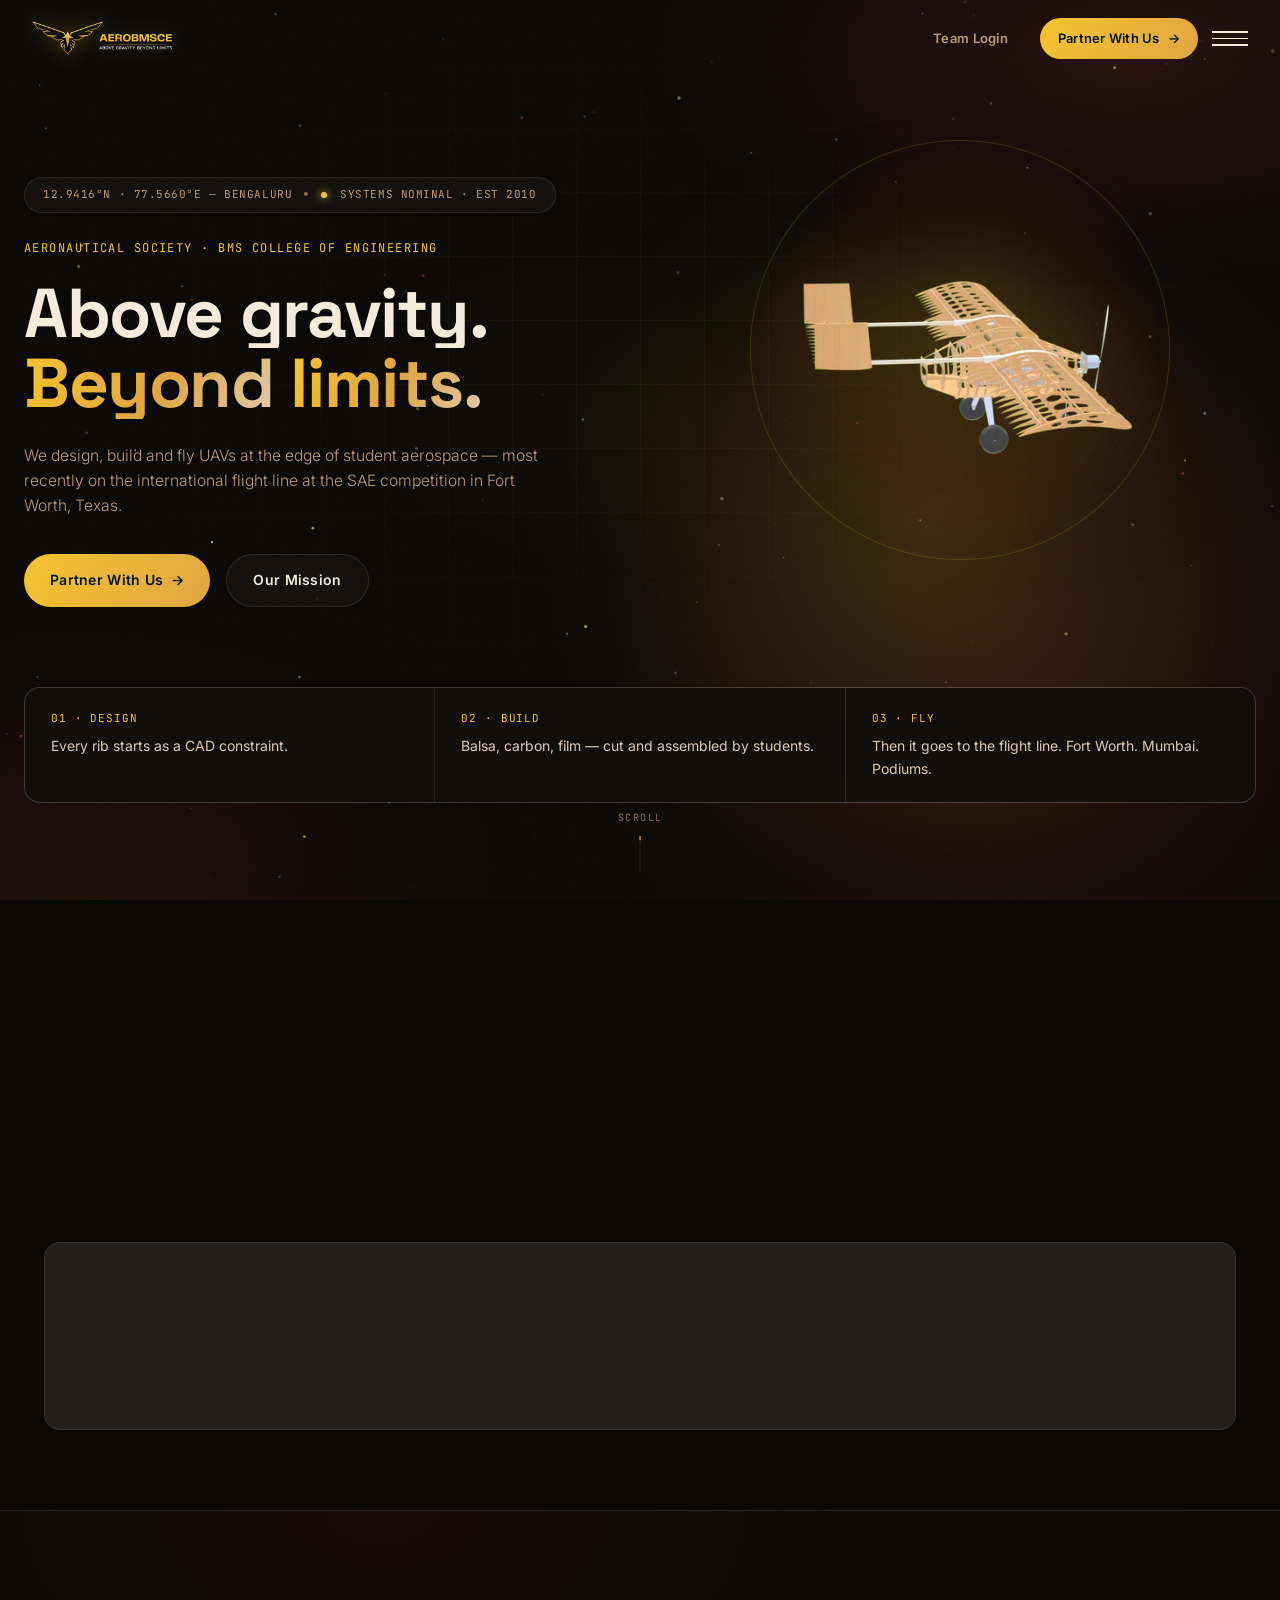
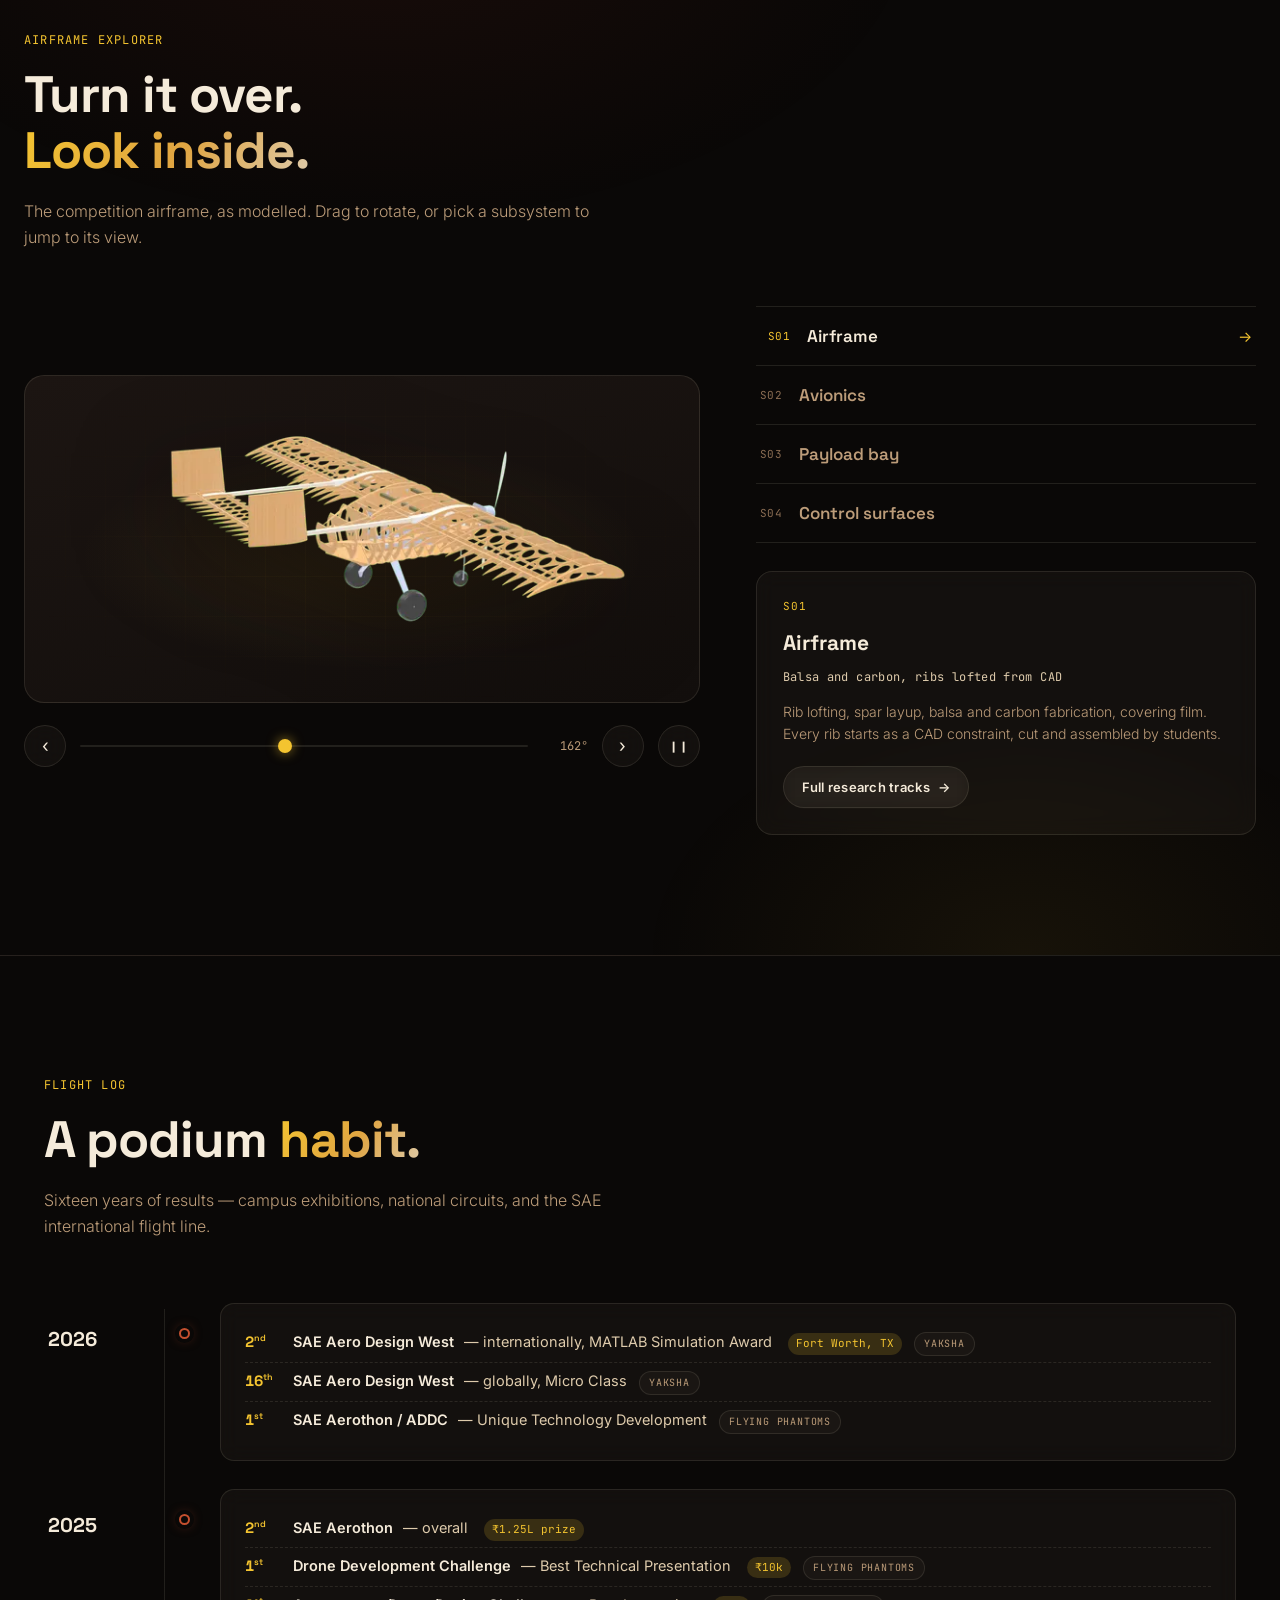
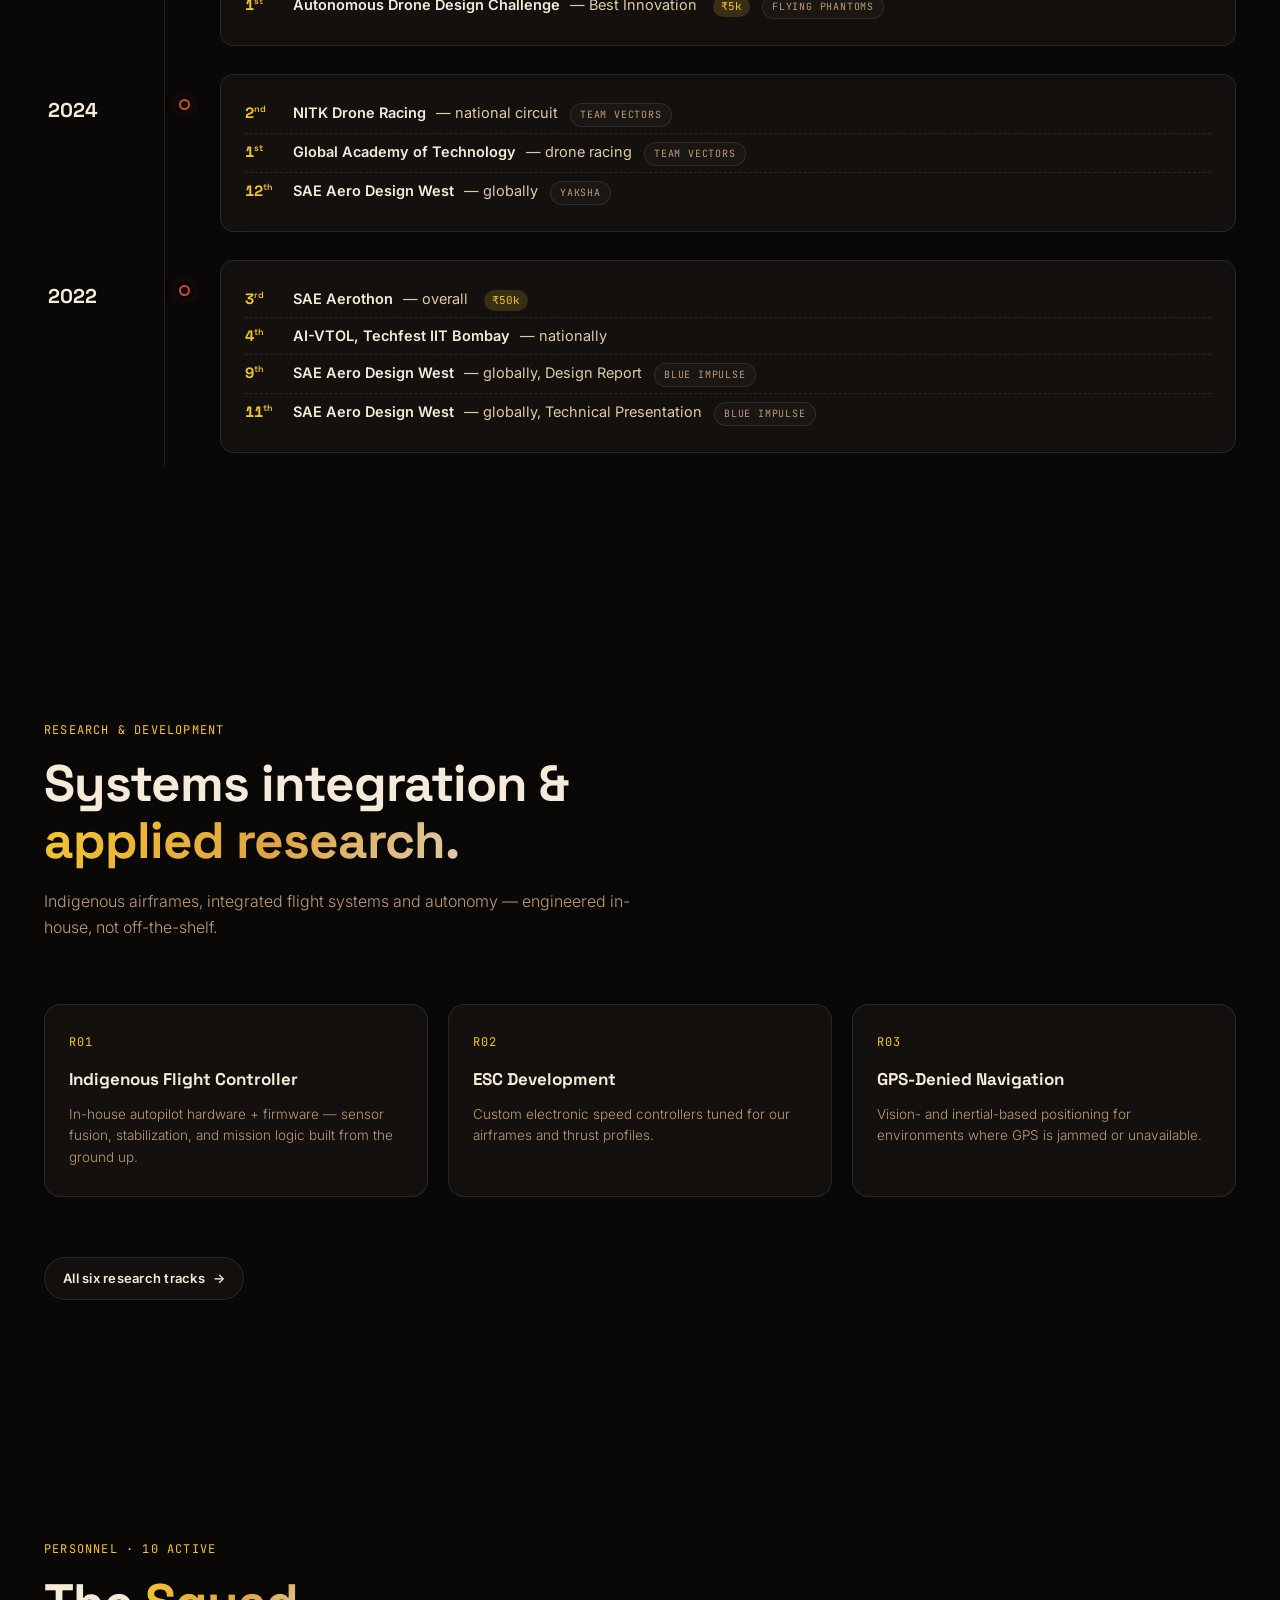
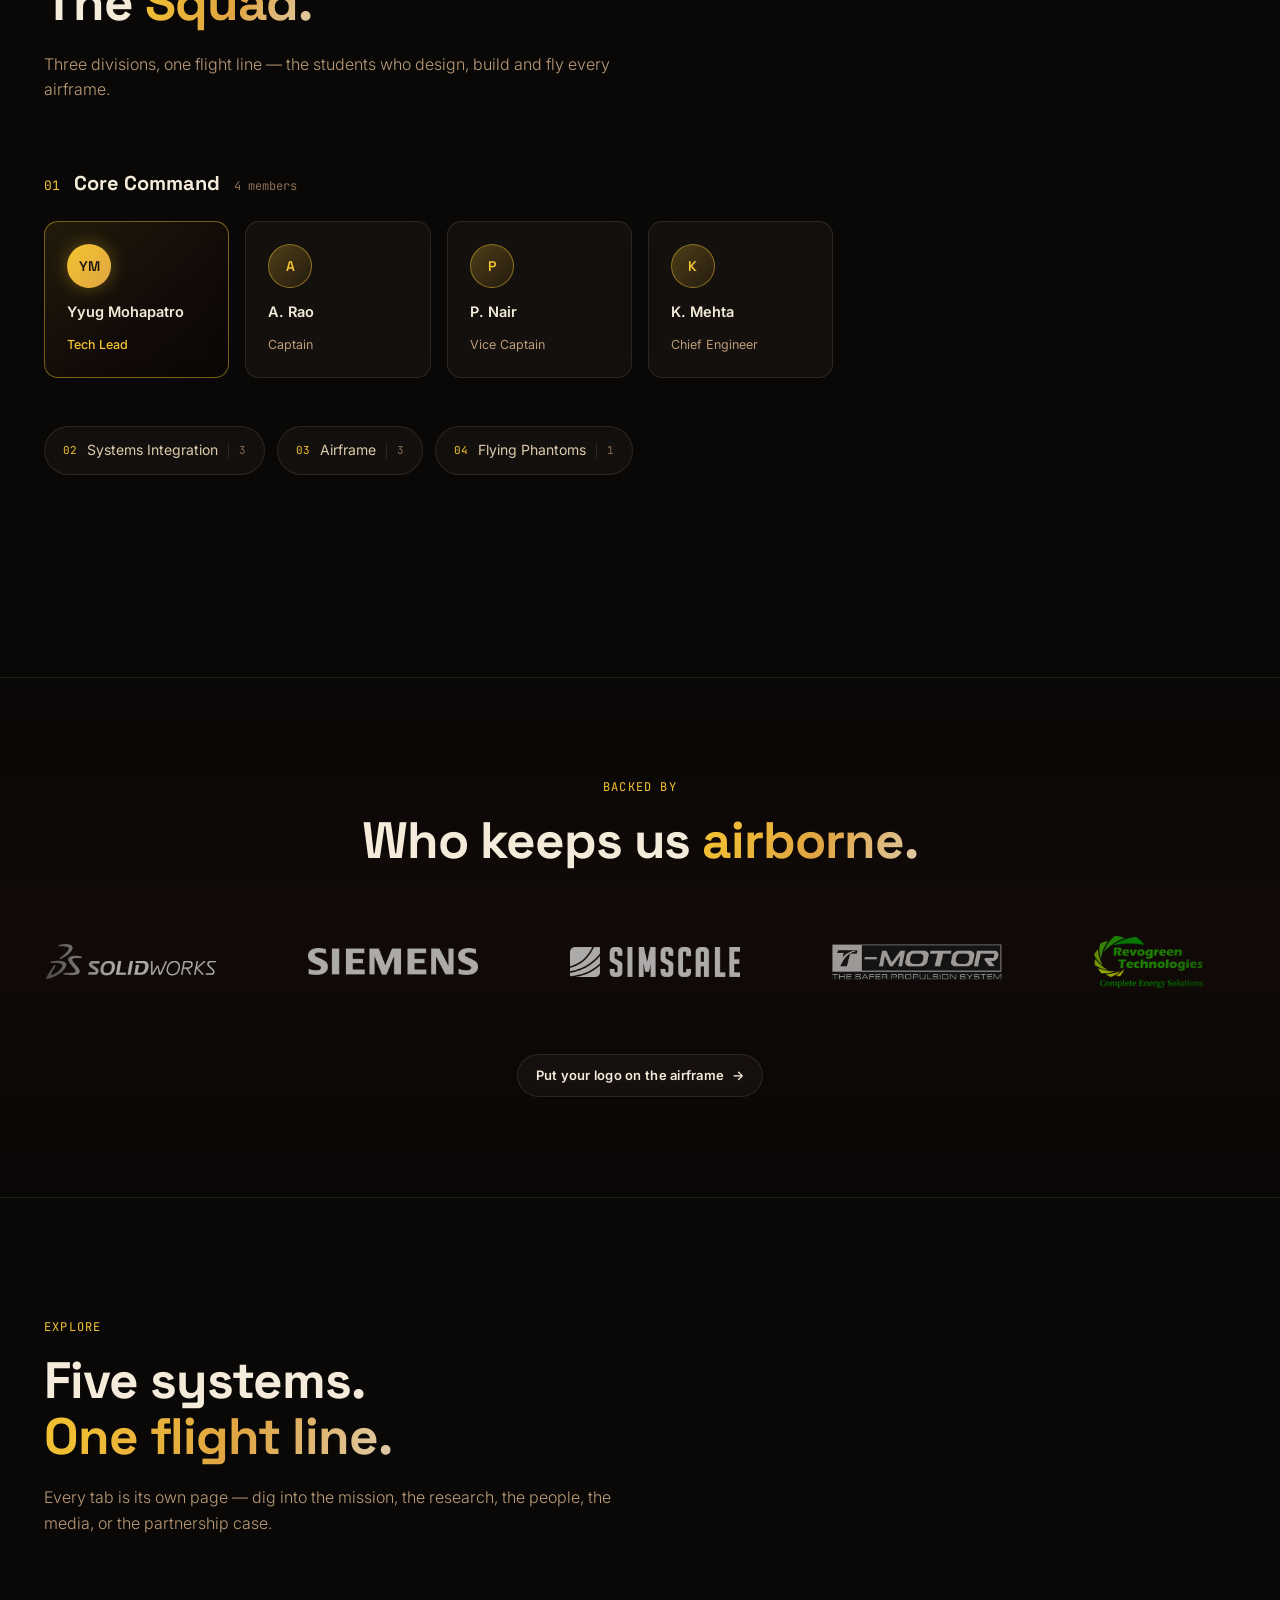
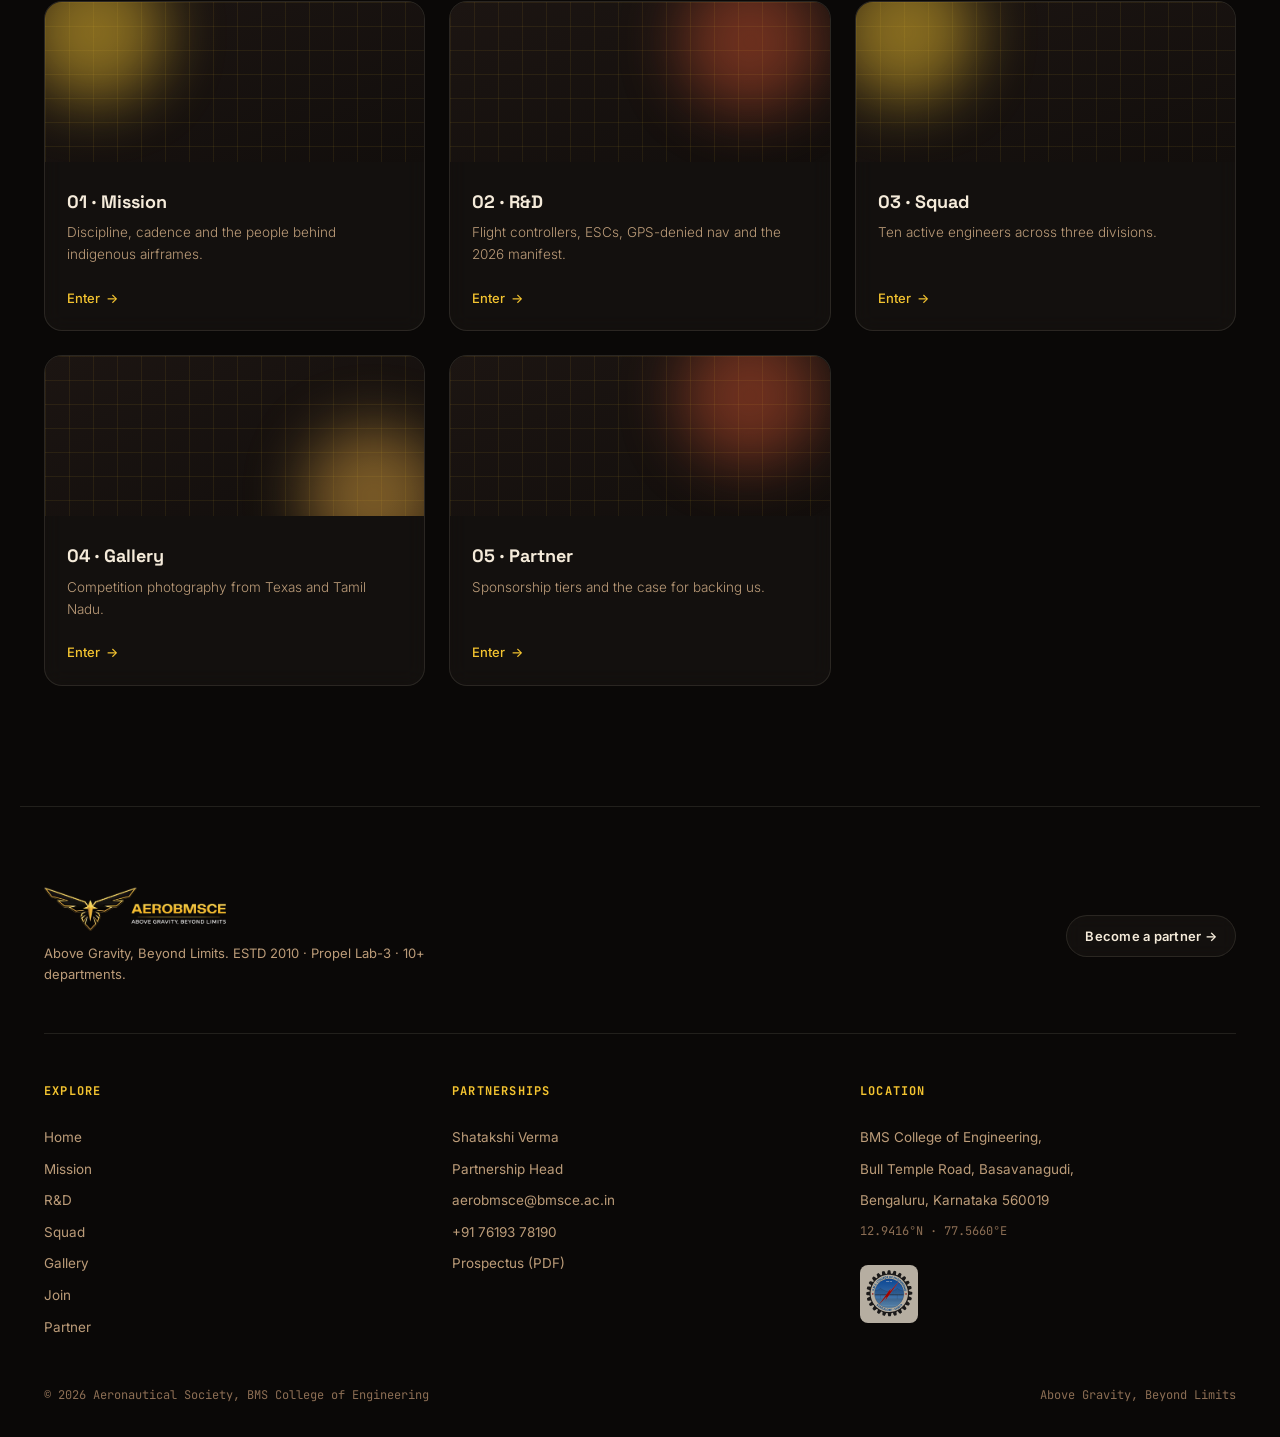
==== index.html @ 53760dd8 "Add session preloader Bracketed logo mark, weighted progress bar and a phase readout, in the site pa" ====
<!DOCTYPE html>
<html lang="en">
<head>
<meta charset="UTF-8">
<meta name="viewport" content="width=device-width, initial-scale=1.0">
<title>AeroBMSCE — Above Gravity, Beyond Limits</title>
<meta name="description" content="AeroBMSCE — the aerospace &amp; UAV club of BMS College of Engineering. Sixteen years of fixed-wing, VTOL, hybrid and quadrotor flight.">
<link rel="canonical" href="https://aero-bmsce-new.vercel.app/">
<meta property="og:type" content="website">
<meta property="og:site_name" content="AeroBMSCE">
<meta property="og:title" content="AeroBMSCE — Above Gravity, Beyond Limits">
<meta property="og:description" content="AeroBMSCE — the aerospace &amp; UAV club of BMS College of Engineering. Sixteen years of fixed-wing, VTOL, hybrid and quadrotor flight.">
<meta property="og:url" content="https://aero-bmsce-new.vercel.app/">
<meta property="og:image" content="https://aero-bmsce-new.vercel.app/assets/media/usa-03-in-flight.webp">
<meta name="twitter:card" content="summary_large_image">
<meta name="twitter:title" content="AeroBMSCE — Above Gravity, Beyond Limits">
<meta name="twitter:description" content="AeroBMSCE — the aerospace &amp; UAV club of BMS College of Engineering. Sixteen years of fixed-wing, VTOL, hybrid and quadrotor flight.">
<meta name="twitter:image" content="https://aero-bmsce-new.vercel.app/assets/media/usa-03-in-flight.webp">
<meta name="theme-color" content="#0A0807">
<link rel="preconnect" href="https://fonts.googleapis.com">
<link rel="preconnect" href="https://fonts.gstatic.com" crossorigin>
<link href="https://fonts.googleapis.com/css2?family=Space+Grotesk:wght@400;500;600;700&family=Inter:wght@300;400;500;600&family=JetBrains+Mono:wght@400;500&display=swap" rel="stylesheet">
<link rel="icon" type="image/png" sizes="64x64" href="assets/logos/favicon.png">
<link rel="apple-touch-icon" href="assets/logos/apple-touch-icon.png">
<link rel="preload" as="image" href="assets/plane/frame_00.webp">
<link rel="stylesheet" href="style.css">
<script src="preloader-boot.js"></script>
<script type="application/ld+json">
{"@context":"https://schema.org","@type":"SportsTeam","name":"AeroBMSCE",
"alternateName":"Aeronautical Society, BMS College of Engineering",
"url":"https://aero-bmsce-new.vercel.app","logo":"https://aero-bmsce-new.vercel.app/assets/logos/aerobmsce-mark.png",
"foundingDate":"2010","slogan":"Above Gravity, Beyond Limits",
"parentOrganization":{"@type":"CollegeOrUniversity","name":"BMS College of Engineering"},
"address":{"@type":"PostalAddress","streetAddress":"Bull Temple Road, Basavanagudi",
"addressLocality":"Bengaluru","addressRegion":"Karnataka","postalCode":"560019","addressCountry":"IN"},
"email":"aerobmsce@bmsce.ac.in","telephone":"+91-7619378190"}
</script>
</head>
<body>

<!-- ============ PRELOADER ============
     First visit of the session only. Clears itself via CSS even if the
     script never runs, so it can never trap the page. -->
<div class="preloader no-js" role="status" aria-live="polite" aria-label="Loading">
  <div class="pre-frame">
    <img class="pre-mark" src="assets/logos/aerobmsce-mark.webp"
         alt="" width="96" height="96" fetchpriority="high">
  </div>
  <div class="pre-bar"><span class="pre-fill"></span></div>
  <p class="pre-status">Initializing <b>systems</b></p>
  <span class="pre-pct">000%</span>
</div>

<a class="skip-link" href="#top">Skip to content</a>
<div class="scroll-progress" id="scrollProgress" aria-hidden="true"></div>

<!-- ambient canvas starfield -->
<canvas id="starfield"></canvas>
<div class="grain"></div>

<!-- ============ NAV ============ -->
<header class="nav" id="nav">
  <div class="nav-inner">
    <a href="index.html" class="brand">
      <img class="brand-logo brand-logo--full" src="assets/logos/aerobmsce-wordmark.webp" alt="AeroBMSCE" width="900" height="218">
      <img class="brand-logo brand-logo--mark" src="assets/logos/aerobmsce-mark.webp" alt="AeroBMSCE" width="512" height="512">
    </a>

    <nav class="nav-links" id="navLinks">
      <a href="mission.html" data-idx="01">Mission</a>
      <a href="research.html" data-idx="02">R&amp;D</a>
      <a href="team.html" data-idx="03">Squad</a>
      <a href="gallery.html" data-idx="04">Gallery</a>
      <a href="contact.html" data-idx="05">Partner</a>
    </nav>

    <div class="nav-right">
      <a href="login.html" class="btn btn-ghost hide-mobile">Team Login</a>
      <a href="contact.html" class="btn btn-primary">Partner With Us<span class="btn-arrow">→</span></a>
      <button class="nav-toggle" id="navToggle" aria-label="Open menu" aria-expanded="false" aria-controls="mobileOverlay">
        <span></span><span></span><span></span>
      </button>
    </div>
  </div>
</header>

<!-- mobile overlay -->
<div class="mobile-overlay" id="mobileOverlay" role="dialog" aria-modal="true" aria-label="Site menu">
  <nav>
    <a href="mission.html">01 · Mission</a>
    <a href="research.html">02 · R&amp;D</a>
    <a href="team.html">03 · Squad</a>
    <a href="gallery.html">04 · Gallery</a>
    <a href="contact.html">05 · Partner</a>
  </nav>
</div>

<main id="top">

<!-- ============ HERO ============ -->
<section class="hero" id="hero">
  <div class="hero-grid"></div>
  <div class="hero-glow"></div>

  <div class="hero-split">
    <div class="hero-content">
      <div class="telemetry-bar reveal">
        <span class="telemetry-item">12.9416°N · 77.5660°E — BENGALURU</span>
        <span class="dot-sep">●</span>
        <span class="telemetry-item"><span class="pulse-dot"></span> SYSTEMS NOMINAL · EST 2010</span>
      </div>
      <p class="eyebrow reveal">Aeronautical Society · BMS College of Engineering</p>
      <h1 class="hero-title">
        <span class="reveal-line"><span class="reveal-word">Above</span> <span class="reveal-word">gravity.</span></span>
        <span class="reveal-line"><span class="reveal-word grad-text">Beyond</span> <span class="reveal-word grad-text">limits.</span></span>
      </h1>
      <p class="hero-sub reveal">
        We design, build and fly UAVs at the edge of student aerospace — most recently on the
        international flight line at the SAE competition in Fort Worth, Texas.
      </p>
      <div class="hero-ctas reveal">
        <a href="contact.html" class="btn btn-primary btn-lg">Partner With Us <span class="btn-arrow">→</span></a>
        <a href="mission.html" class="btn btn-outline btn-lg">Our Mission</a>
      </div>
    </div>

    <div class="hero-model-wrap">
      <div class="hero-model-stage">
        <span class="hero-model-ring" aria-hidden="true"></span>
        <div class="hero-model" id="heroModel">
          <img id="planeFrame" src="assets/plane/frame_00.webp" alt="Rotating CAD render of the AeroBMSCE competition airframe" draggable="false" width="640" height="264">
        </div>
        <span class="hero-model-hint">Drag your cursor to steer the spin</span>
      </div>
    </div>
  </div>

  <div class="hero-steps reveal">
    <div class="step">
      <span class="step-idx">01 · DESIGN</span>
      <span class="step-copy">Every rib starts as a CAD constraint.</span>
    </div>
    <div class="step">
      <span class="step-idx">02 · BUILD</span>
      <span class="step-copy">Balsa, carbon, film — cut and assembled by students.</span>
    </div>
    <div class="step">
      <span class="step-idx">03 · FLY</span>
      <span class="step-copy">Then it goes to the flight line. Fort Worth. Mumbai. Podiums.</span>
    </div>
  </div>

  <div class="scroll-cue">
    <span>SCROLL</span>
    <div class="scroll-line"><div class="scroll-dot"></div></div>
  </div>
</section>

<!-- ============ COUNTDOWN + STATS ============ -->
<section class="stats-band">
  <div class="countdown-strip reveal">
    <span class="countdown-label">T-MINUS · NEXT FLIGHT LINE</span>
    <div class="countdown" id="countdown">
      <div class="cd-block"><span class="cd-num" id="cd-d">00</span><span class="cd-unit">DAYS</span></div>
      <span class="cd-colon">:</span>
      <div class="cd-block"><span class="cd-num" id="cd-h">00</span><span class="cd-unit">HRS</span></div>
      <span class="cd-colon">:</span>
      <div class="cd-block"><span class="cd-num" id="cd-m">00</span><span class="cd-unit">MIN</span></div>
      <span class="cd-colon">:</span>
      <div class="cd-block"><span class="cd-num" id="cd-s">00</span><span class="cd-unit">SEC</span></div>
    </div>
  </div>

  <div class="stats-grid">
    <div class="stat-card reveal">
      <span class="stat-idx">01</span>
      <span class="stat-num" data-count="16" data-suffix="+">0</span>
      <span class="stat-label">Years of flight</span>
    </div>
    <div class="stat-card reveal">
      <span class="stat-idx">02</span>
      <span class="stat-num" data-count="75" data-suffix="+">0</span>
      <span class="stat-label">Projects built</span>
    </div>
    <div class="stat-card reveal">
      <span class="stat-idx">03</span>
      <span class="stat-num" data-count="20" data-suffix="+">0</span>
      <span class="stat-label">Podium finishes</span>
    </div>
    <div class="stat-card reveal">
      <span class="stat-idx">04</span>
      <span class="stat-num-text">Intl</span>
      <span class="stat-label">Flight history</span>
    </div>
  </div>
</section>

<!-- ============ AIRFRAME EXPLORER ============ -->
<section class="explorer" id="explorer">
  <div class="explorer-head reveal">
    <span class="section-tag">Airframe explorer</span>
    <h2 class="section-title">Turn it over.<br><span class="grad-text">Look inside.</span></h2>
    <p class="section-desc">The competition airframe, as modelled. Drag to rotate, or pick a subsystem to jump to its view.</p>
  </div>

  <div class="explorer-body">
    <div class="explorer-stage">
      <div class="explorer-viewer" id="explorerViewer" role="img"
           aria-label="Interactive 360-degree view of the AeroBMSCE competition airframe">
        <img id="explorerFrame" src="assets/plane/frame_00.webp" alt="" draggable="false" width="640" height="264">
      </div>

      <div class="explorer-controls">
        <button class="explorer-btn" id="explorerPrev" aria-label="Rotate left">&#8249;</button>
        <div class="explorer-scrub">
          <input type="range" id="explorerRange" min="0" max="59" value="0" step="1"
                 aria-label="Rotate the airframe">
          <span class="explorer-readout"><span id="explorerDeg">0</span>°</span>
        </div>
        <button class="explorer-btn" id="explorerNext" aria-label="Rotate right">&#8250;</button>
        <button class="explorer-btn explorer-btn--play" id="explorerPlay"
                aria-label="Pause rotation" aria-pressed="true">&#10073;&#10073;</button>
      </div>
    </div>

    <div class="explorer-panel">
      <div class="subsystem-list" role="tablist" aria-label="Airframe subsystems">
        <button class="subsystem is-active" role="tab" aria-selected="true" data-frame="0"
                data-title="Airframe" data-id="S01"
                data-spec="Balsa and carbon, ribs lofted from CAD"
                data-body="Rib lofting, spar layup, balsa and carbon fabrication, covering film. Every rib starts as a CAD constraint, cut and assembled by students.">
          <span class="subsystem-id">S01</span>
          <span class="subsystem-name">Airframe</span>
          <span class="subsystem-arrow">&#8594;</span>
        </button>

        <button class="subsystem" role="tab" aria-selected="false" data-frame="15"
                data-title="Avionics" data-id="S02"
                data-spec="In-house autopilot, sensor fusion, telemetry"
                data-body="Indigenous flight controller hardware and firmware — sensor fusion, stabilization and mission logic built from the ground up, with custom ESCs tuned to our thrust profiles.">
          <span class="subsystem-id">S02</span>
          <span class="subsystem-name">Avionics</span>
          <span class="subsystem-arrow">&#8594;</span>
        </button>

        <button class="subsystem" role="tab" aria-selected="false" data-frame="30"
                data-title="Payload bay" data-id="S03"
                data-spec="Real-time telemetry, reconnaissance profile"
                data-body="Long-endurance platforms with real-time payload telemetry. The bay is sized around the mission, not the other way round.">
          <span class="subsystem-id">S03</span>
          <span class="subsystem-name">Payload bay</span>
          <span class="subsystem-arrow">&#8594;</span>
        </button>

        <button class="subsystem" role="tab" aria-selected="false" data-frame="45"
                data-title="Control surfaces" data-id="S04"
                data-spec="Morphing wingtips, deployable micro-fins"
                data-body="Adaptive wingtip geometry to cut induced drag and extend range across flight regimes, plus stowable control surfaces for compact, payload-launched aircraft.">
          <span class="subsystem-id">S04</span>
          <span class="subsystem-name">Control surfaces</span>
          <span class="subsystem-arrow">&#8594;</span>
        </button>
      </div>

      <div class="subsystem-detail" id="subsystemDetail" role="tabpanel" aria-live="polite">
        <span class="detail-id">S01</span>
        <h3 class="detail-title">Airframe</h3>
        <p class="detail-spec">Balsa and carbon, ribs lofted from CAD</p>
        <p class="detail-body">Rib lofting, spar layup, balsa and carbon fabrication, covering film. Every rib starts as a CAD constraint, cut and assembled by students.</p>
        <a href="research.html" class="btn btn-outline">Full research tracks <span class="btn-arrow">→</span></a>
      </div>
    </div>
  </div>
</section>

<!-- ============ FLIGHT LOG PREVIEW ============ -->
<section class="section" id="flightlog">
  <div class="section-head reveal">
    <span class="section-tag">Flight Log</span>
    <h2 class="section-title">A podium <span class="grad-text">habit.</span></h2>
    <p class="section-desc">Sixteen years of results — campus exhibitions, national circuits, and the SAE international flight line.</p>
  </div>

  <div class="timeline">
    <div class="timeline-line"></div>

    <div class="timeline-row reveal">
      <div class="timeline-year">2026</div>
      <div class="timeline-node"></div>
      <div class="timeline-card">
        <ul>
          <li><span class="rank">2<sup>nd</sup></span> <strong>SAE Aero Design West</strong> — internationally, MATLAB Simulation Award <span class="tag">Fort Worth, TX</span><span class="li-teams"><span class="li-team">Yaksha</span></span></li>
          <li><span class="rank">16<sup>th</sup></span> <strong>SAE Aero Design West</strong> — globally, Micro Class<span class="li-teams"><span class="li-team">Yaksha</span></span></li>
          <li><span class="rank">1<sup>st</sup></span> <strong>SAE Aerothon / ADDC</strong> — Unique Technology Development<span class="li-teams"><span class="li-team">Flying Phantoms</span></span></li>
        </ul>
      </div>
    </div>

    <div class="timeline-row reveal">
      <div class="timeline-year">2025</div>
      <div class="timeline-node"></div>
      <div class="timeline-card">
        <ul>
          <li><span class="rank">2<sup>nd</sup></span> <strong>SAE Aerothon</strong> — overall <span class="tag">₹1.25L prize</span></li>
          <li><span class="rank">1<sup>st</sup></span> <strong>Drone Development Challenge</strong> — Best Technical Presentation <span class="tag">₹10k</span><span class="li-teams"><span class="li-team">Flying Phantoms</span></span></li>
          <li><span class="rank">1<sup>st</sup></span> <strong>Autonomous Drone Design Challenge</strong> — Best Innovation <span class="tag">₹5k</span><span class="li-teams"><span class="li-team">Flying Phantoms</span></span></li>
        </ul>
      </div>
    </div>

    <div class="timeline-row reveal">
      <div class="timeline-year">2024</div>
      <div class="timeline-node"></div>
      <div class="timeline-card">
        <ul>
          <li><span class="rank">2<sup>nd</sup></span> <strong>NITK Drone Racing</strong> — national circuit<span class="li-teams"><span class="li-team">Team Vectors</span></span></li>
          <li><span class="rank">1<sup>st</sup></span> <strong>Global Academy of Technology</strong> — drone racing<span class="li-teams"><span class="li-team">Team Vectors</span></span></li>
          <li><span class="rank">12<sup>th</sup></span> <strong>SAE Aero Design West</strong> — globally<span class="li-teams"><span class="li-team">Yaksha</span></span></li>
        </ul>
      </div>
    </div>

    <div class="timeline-row reveal">
      <div class="timeline-year">2022</div>
      <div class="timeline-node"></div>
      <div class="timeline-card">
        <ul>
          <li><span class="rank">3<sup>rd</sup></span> <strong>SAE Aerothon</strong> — overall <span class="tag">₹50k</span></li>
          <li><span class="rank">4<sup>th</sup></span> <strong>AI-VTOL, Techfest IIT Bombay</strong> — nationally</li>
          <li><span class="rank">9<sup>th</sup></span> <strong>SAE Aero Design West</strong> — globally, Design Report<span class="li-teams"><span class="li-team">Blue Impulse</span></span></li>
          <li><span class="rank">11<sup>th</sup></span> <strong>SAE Aero Design West</strong> — globally, Technical Presentation<span class="li-teams"><span class="li-team">Blue Impulse</span></span></li>
        </ul>
      </div>
    </div>
  </div>

</section>

<!-- ============ R&D PREVIEW ============ -->
<section class="section" id="rnd">
  <div class="section-head reveal">
    <span class="section-tag">Research &amp; Development</span>
    <h2 class="section-title">Systems integration &amp;<br><span class="grad-text">applied research.</span></h2>
    <p class="section-desc">Indigenous airframes, integrated flight systems and autonomy — engineered in-house, not off-the-shelf.</p>
  </div>

  <div class="rnd-grid">
    <div class="rnd-card reveal">
      <span class="rnd-id">R01</span>
      <h3>Indigenous Flight Controller</h3>
      <p>In-house autopilot hardware + firmware — sensor fusion, stabilization, and mission logic built from the ground up.</p>
    </div>
    <div class="rnd-card reveal">
      <span class="rnd-id">R02</span>
      <h3>ESC Development</h3>
      <p>Custom electronic speed controllers tuned for our airframes and thrust profiles.</p>
    </div>
    <div class="rnd-card reveal">
      <span class="rnd-id">R03</span>
      <h3>GPS-Denied Navigation</h3>
      <p>Vision- and inertial-based positioning for environments where GPS is jammed or unavailable.</p>
    </div>
  </div>

  <div class="section-more reveal">
    <a href="research.html" class="btn btn-outline">All six research tracks <span class="btn-arrow">→</span></a>
  </div>
</section>

<!-- ============ SQUAD PREVIEW ============ -->
<section class="section" id="team">
  <div class="section-head reveal">
    <span class="section-tag">Personnel · 10 active</span>
    <h2 class="section-title">The <span class="grad-text">Squad.</span></h2>
    <p class="section-desc">Three divisions, one flight line — the students who design, build and fly every airframe.</p>
  </div>

  <div class="team-block reveal">
    <div class="team-block-head">
      <span class="team-block-idx">01</span>
      <h3>Core Command</h3>
      <span class="team-count">4 members</span>
    </div>
    <div class="team-grid">
      <div class="team-card team-card--lead"><span class="avatar">YM</span><span class="t-name">Yyug Mohapatro</span><span class="t-role">Tech Lead</span></div>
      <div class="team-card"><span class="avatar">A</span><span class="t-name">A. Rao</span><span class="t-role">Captain</span></div>
      <div class="team-card"><span class="avatar">P</span><span class="t-name">P. Nair</span><span class="t-role">Vice Captain</span></div>
      <div class="team-card"><span class="avatar">K</span><span class="t-name">K. Mehta</span><span class="t-role">Chief Engineer</span></div>
    </div>
  </div>

  <div class="division-strip reveal">
    <a href="team.html" class="division-pill"><span class="division-idx">02</span> Systems Integration <span class="division-count">3</span></a>
    <a href="team.html" class="division-pill"><span class="division-idx">03</span> Airframe <span class="division-count">3</span></a>
    <a href="team.html" class="division-pill"><span class="division-idx">04</span> Flying Phantoms <span class="division-count">1</span></a>
  </div>

  <div class="section-more reveal">
    <a href="team.html" class="btn btn-outline">Meet every division <span class="btn-arrow">→</span></a>
  </div>
</section>

<!-- ============ SPONSOR MARQUEE ============ -->
<section class="sponsor-band" id="sponsors">
  <div class="sponsor-band-head reveal">
    <span class="section-tag">Backed by</span>
    <h2 class="section-title">Who keeps us <span class="grad-text">airborne.</span></h2>
  </div>

  <div class="marquee" aria-label="Our sponsors">
    <div class="marquee-track">
      <div class="marquee-set">
        <span class="marquee-item"><img src="assets/logos/sponsor-solidworks.webp" alt="SolidWorks" loading="lazy"></span>
        <span class="marquee-item"><img src="assets/logos/sponsor-siemens.webp" alt="Siemens" loading="lazy"></span>
        <span class="marquee-item"><img src="assets/logos/sponsor-simscale.webp" alt="SimScale" loading="lazy"></span>
        <span class="marquee-item"><img src="assets/logos/sponsor-tmotor.webp" alt="T-Motor" loading="lazy"></span>
        <span class="marquee-item"><img src="assets/logos/sponsor-revogreen.webp" alt="Revogreen Technologies" loading="lazy"></span>
        <span class="marquee-item"><img src="assets/logos/sponsor-uav-marketplace.webp" alt="UAV Marketplace" loading="lazy"></span>
        <span class="marquee-item"><img src="assets/logos/sponsor-quadkart.webp" alt="Quadkart" loading="lazy"></span>
        <span class="marquee-item"><img src="assets/logos/sponsor-drkstore.webp" alt="drkstore.in" loading="lazy"></span>
        <span class="marquee-item"><img src="assets/logos/sponsor-onlyscrews.webp" alt="OnlyScrews" loading="lazy"></span>
      </div>
      <div class="marquee-set" aria-hidden="true">
        <span class="marquee-item"><img src="assets/logos/sponsor-solidworks.webp" alt="" loading="lazy"></span>
        <span class="marquee-item"><img src="assets/logos/sponsor-siemens.webp" alt="" loading="lazy"></span>
        <span class="marquee-item"><img src="assets/logos/sponsor-simscale.webp" alt="" loading="lazy"></span>
        <span class="marquee-item"><img src="assets/logos/sponsor-tmotor.webp" alt="" loading="lazy"></span>
        <span class="marquee-item"><img src="assets/logos/sponsor-revogreen.webp" alt="" loading="lazy"></span>
        <span class="marquee-item"><img src="assets/logos/sponsor-uav-marketplace.webp" alt="" loading="lazy"></span>
        <span class="marquee-item"><img src="assets/logos/sponsor-quadkart.webp" alt="" loading="lazy"></span>
        <span class="marquee-item"><img src="assets/logos/sponsor-drkstore.webp" alt="" loading="lazy"></span>
        <span class="marquee-item"><img src="assets/logos/sponsor-onlyscrews.webp" alt="" loading="lazy"></span>
      </div>
    </div>
  </div>

  <div class="sponsor-band-foot reveal">
    <a href="contact.html" class="btn btn-outline">Put your logo on the airframe <span class="btn-arrow">→</span></a>
  </div>
</section>

<!-- ============ SITE MAP TEASER ============ -->
<section class="section" id="sitemap">
  <div class="section-head reveal">
    <span class="section-tag">Explore</span>
    <h2 class="section-title">Five systems.<br><span class="grad-text">One flight line.</span></h2>
    <p class="section-desc">Every tab is its own page — dig into the mission, the research, the people, the media, or the partnership case.</p>
  </div>

  <div class="explore-grid explore-grid--six">
    <a href="mission.html" class="explore-card reveal">
      <div class="explore-visual explore-visual--media"></div>
      <h3>01 · Mission</h3>
      <p>Discipline, cadence and the people behind indigenous airframes.</p>
      <span class="explore-link">Enter <span class="btn-arrow">→</span></span>
    </a>
    <a href="research.html" class="explore-card reveal">
      <div class="explore-visual explore-visual--partner"></div>
      <h3>02 · R&amp;D</h3>
      <p>Flight controllers, ESCs, GPS-denied nav and the 2026 manifest.</p>
      <span class="explore-link">Enter <span class="btn-arrow">→</span></span>
    </a>
    <a href="team.html" class="explore-card reveal">
      <div class="explore-visual explore-visual--media"></div>
      <h3>03 · Squad</h3>
      <p>Ten active engineers across three divisions.</p>
      <span class="explore-link">Enter <span class="btn-arrow">→</span></span>
    </a>
    <a href="gallery.html" class="explore-card reveal">
      <div class="explore-visual explore-visual--join"></div>
      <h3>04 · Gallery</h3>
      <p>Competition photography from Texas and Tamil Nadu.</p>
      <span class="explore-link">Enter <span class="btn-arrow">→</span></span>
    </a>
    <a href="contact.html" class="explore-card reveal">
      <div class="explore-visual explore-visual--partner"></div>
      <h3>05 · Partner</h3>
      <p>Sponsorship tiers and the case for backing us.</p>
      <span class="explore-link">Enter <span class="btn-arrow">→</span></span>
    </a>
  </div>
</section>

</main>

<!-- ============ FOOTER ============ -->
<footer class="footer">
  <div class="footer-top">
    <div class="footer-brand">
      <img class="footer-logo" src="assets/logos/aerobmsce-wordmark.webp" alt="AeroBMSCE" width="900" height="218" loading="lazy">
      <p>Above Gravity, Beyond Limits. ESTD 2010 · Propel Lab-3 · 10+ departments.</p>
    </div>
    <a href="contact.html" class="btn btn-outline">Become a partner →</a>
  </div>

  <div class="footer-grid">
    <div>
      <h4>Explore</h4>
      <a href="index.html">Home</a>
      <a href="mission.html">Mission</a>
      <a href="research.html">R&amp;D</a>
      <a href="team.html">Squad</a>
      <a href="gallery.html">Gallery</a>
      <a href="join.html">Join</a>
      <a href="contact.html">Partner</a>
    </div>
    <div>
      <h4>Partnerships</h4>
      <span>Shatakshi Verma</span>
      <span>Partnership Head</span>
      <a href="mailto:aerobmsce@bmsce.ac.in">aerobmsce@bmsce.ac.in</a>
      <a href="tel:+917619378190">+91 76193 78190</a>
      <a href="assets/docs/AeroBMSCE-Partnership-Prospectus.pdf" download>Prospectus (PDF)</a>
    </div>
    <div>
      <h4>Location</h4>
      <span>BMS College of Engineering,</span>
      <span>Bull Temple Road, Basavanagudi,</span>
      <span>Bengaluru, Karnataka 560019</span>
      <span class="mono">12.9416°N · 77.5660°E</span>
      <img class="footer-inst" src="assets/logos/bmsce.svg" alt="BMS College of Engineering" loading="lazy" width="300" height="300">
    </div>
  </div>

  <div class="footer-bottom">
    <span>© 2026 Aeronautical Society, BMS College of Engineering</span>
    <span>Above Gravity, Beyond Limits</span>
  </div>
</footer>

<script src="script.js"></script>
<script src="preloader.js"></script>
</body>
</html>
---- style.css ----
/* ===========================================================
   AeroBMSCE — Cosmic redesign
   Colour dynamics: near-black background touched with brick-red
   ember accents, beige elements, gold/yellow cosmetics. Type
   inspired by Skyroot's aerospace aesthetic; content voice kept
   authentic to mission control.
=========================================================== */

:root{
  --bg-0: #0A0807;
  --bg-1: #120E0C;
  --bg-2: #1C1512;
  --cyan: #F4C430;
  --cyan-soft: #E0A542;
  --cyan-dim: rgba(244, 196, 48, 0.16);
  --brick: #9A3323;
  --brick-soft: #C4502F;
  --brick-dim: rgba(154, 51, 35, 0.22);
  --white: #F5EBDA;
  --silver: #DECBAC;
  --slate: #BC9C79;
  --slate-dim: #8C6E54;
  --border: rgba(235, 222, 198, 0.11);
  --border-hover: rgba(244, 196, 48, 0.45);
  --border-hover-brick: rgba(196, 80, 47, 0.5);
  --glass: rgba(235, 222, 198, 0.04);
  --glass-hover: rgba(235, 222, 198, 0.08);
  --font-head: 'Space Grotesk', 'Inter', sans-serif;
  --font-body: 'Inter', sans-serif;
  --font-mono: 'JetBrains Mono', monospace;
  --max: 1240px;
  --ease: cubic-bezier(0.16, 1, 0.3, 1);
}

*{ margin:0; padding:0; box-sizing:border-box; }

html{ scroll-behavior:smooth; background:var(--bg-0); }

body{
  background:var(--bg-0);
  color:var(--white);
  font-family:var(--font-body);
  font-weight:400;
  line-height:1.6;
  overflow-x:hidden;
  position:relative;
}

::selection{ background:var(--cyan-dim); color:var(--white); }

/* ---------- accessibility ---------- */
.skip-link{
  position:absolute; top:-100px; left:16px; z-index:200;
  background:var(--cyan); color:#1C1512;
  padding:12px 20px; border-radius:0 0 10px 10px;
  font-size:13px; font-weight:600;
  transition:top 0.25s var(--ease);
}
.skip-link:focus{ top:0; }

:focus-visible{
  outline:2px solid var(--cyan);
  outline-offset:3px;
  border-radius:4px;
}
.btn:focus-visible{ outline-offset:4px; }

/* ---------- reading progress ---------- */
.scroll-progress{
  position:fixed; top:0; left:0; z-index:150;
  height:2px; width:0%;
  background:linear-gradient(90deg, var(--brick-soft), var(--cyan));
  box-shadow:0 0 10px rgba(244,196,48,0.5);
  transition:width 0.1s linear;
  pointer-events:none;
}

a{ color:inherit; text-decoration:none; }
ul{ list-style:none; }
button{ font-family:inherit; cursor:pointer; border:none; background:none; color:inherit; }
input, textarea{ font-family:inherit; }

/* ---------- background layers ---------- */
/* ember wash: brick-red touches breathing through the black, site-wide */
body::before{
  content:'';
  position:fixed; inset:0; z-index:0; pointer-events:none;
  background:
    radial-gradient(ellipse 62% 42% at 88% 6%, rgba(154,51,35,0.20), transparent 62%),
    radial-gradient(ellipse 58% 46% at 6% 96%, rgba(154,51,35,0.14), transparent 60%),
    radial-gradient(ellipse 40% 30% at 50% 45%, rgba(244,196,48,0.03), transparent 70%);
}

#starfield{
  position:fixed; inset:0; width:100%; height:100%;
  z-index:0; pointer-events:none;
}

.grain{
  position:fixed; inset:0; z-index:1; pointer-events:none;
  opacity:0.03;
  background-image:url("data:image/svg+xml,%3Csvg xmlns='http://www.w3.org/2000/svg' width='120' height='120'%3E%3Cfilter id='n'%3E%3CfeTurbulence type='fractalNoise' baseFrequency='0.9' numOctaves='2' stitchTiles='stitch'/%3E%3C/filter%3E%3Crect width='100%25' height='100%25' filter='url(%23n)'/%3E%3C/svg%3E");
}

main, header, footer{ position:relative; z-index:2; }

.grad-text{
  background:linear-gradient(120deg, var(--cyan) 0%, var(--cyan-soft) 55%, var(--silver) 100%);
  -webkit-background-clip:text;
  background-clip:text;
  color:transparent;
}

/* ---------- reveal-on-scroll ---------- */
.reveal{
  opacity:0;
  transform:translateY(28px);
  transition:opacity 0.9s var(--ease), transform 0.9s var(--ease);
}
.reveal.in-view{ opacity:1; transform:translateY(0); }

.reveal-word{
  display:inline-block;
  opacity:0;
  transform:translateY(100%) rotate(2deg);
  transition:opacity 0.8s var(--ease), transform 0.8s var(--ease);
}
.reveal-line{ display:block; overflow:hidden; }
.hero-title.in-view .reveal-word{ opacity:1; transform:translateY(0) rotate(0); }

/* ===================== NAV ===================== */
.nav{
  position:fixed; top:0; left:0; right:0; z-index:100;
  padding:18px 32px;
  transition:padding 0.4s var(--ease), background 0.4s var(--ease), border-color 0.4s var(--ease);
  border-bottom:1px solid transparent;
}
.nav.scrolled{
  padding:12px 32px;
  background:rgba(10, 8, 7, 0.72);
  backdrop-filter:blur(16px) saturate(140%);
  -webkit-backdrop-filter:blur(16px) saturate(140%);
  border-bottom:1px solid var(--border);
}
.nav-inner{
  max-width:var(--max); margin:0 auto;
  display:flex; align-items:center; justify-content:space-between;
  gap:24px;
}
.brand{ display:flex; align-items:center; gap:10px; }
.brand-logo{
  height:34px; width:auto; display:block;
  transition:filter 0.3s, transform 0.3s var(--ease);
  filter:drop-shadow(0 0 10px rgba(244,196,48,0.25));
}
.brand:hover .brand-logo{
  filter:drop-shadow(0 0 16px rgba(244,196,48,0.5));
  transform:translateY(-1px);
}
.nav.scrolled .brand-logo{ height:30px; }
.brand-mark{ width:30px; height:30px; display:block; filter:drop-shadow(0 0 8px rgba(244,196,48,0.5)); }
.brand-mark svg{ width:100%; height:100%; }
.brand-text{
  font-family:var(--font-head); font-weight:700; font-size:16px;
  letter-spacing:0.06em; color:var(--white);
}
.brand-thin{ font-weight:400; color:var(--slate); }

/* Pagani-style: the inline nav is retired in favour of a full-screen
   overlay at every breakpoint, so the header stays quiet. */
.nav-links{ display:none; }
.nav-links a{
  font-size:13px; font-weight:500; letter-spacing:0.03em;
  color:var(--slate); position:relative; padding:4px 0;
  transition:color 0.3s;
}
.nav-links a::before{
  content:attr(data-idx); font-family:var(--font-mono); font-size:10px;
  color:var(--cyan); margin-right:6px; opacity:0.7;
}
.nav-links a::after{
  content:''; position:absolute; left:0; bottom:-2px; width:0; height:1px;
  background:var(--cyan); transition:width 0.3s var(--ease);
}
.nav-links a:hover{ color:var(--white); }
.nav-links a:hover::after{ width:100%; }
.nav-links a.active{ color:var(--white); }
.nav-links a.active::after{ width:100%; }
.nav-links a.active::before{ opacity:1; }

.mobile-overlay a.active{ color:var(--cyan); }

.nav-right{ display:flex; align-items:center; gap:14px; }

.btn{
  display:inline-flex; align-items:center; gap:8px;
  font-size:13px; font-weight:600; letter-spacing:0.02em;
  padding:10px 18px; border-radius:999px;
  transition:all 0.3s var(--ease);
  white-space:nowrap;
}
.btn-ghost{ color:var(--slate); }
.btn-ghost:hover{ color:var(--white); }
.btn-primary{
  background:linear-gradient(120deg, var(--cyan), var(--cyan-soft));
  color:#03131c;
  box-shadow:0 0 0 0 rgba(244,196,48,0.5);
}
.btn-primary:hover{
  box-shadow:0 0 24px 2px rgba(244,196,48,0.45);
  transform:translateY(-1px);
}
.btn-outline{
  border:1px solid var(--border);
  color:var(--white);
  background:var(--glass);
  backdrop-filter:blur(8px);
}
.btn-outline:hover{ border-color:var(--border-hover); background:var(--glass-hover); }
.btn-lg{ padding:14px 26px; font-size:14px; }
.btn-block{ width:100%; justify-content:center; }
.btn-arrow{ transition:transform 0.3s var(--ease); display:inline-block; }
.btn:hover .btn-arrow{ transform:translateX(3px); }

.nav-toggle{
  display:flex; flex-direction:column; justify-content:center; gap:5px;
  width:36px; height:36px; z-index:95; position:relative;
}
.nav-toggle span{
  display:block; width:100%; height:1.5px; background:var(--white);
  transition:all 0.3s var(--ease);
}
.nav-toggle.open span:nth-child(1){ transform:translateY(6.5px) rotate(45deg); }
.nav-toggle.open span:nth-child(2){ opacity:0; }
.nav-toggle.open span:nth-child(3){ transform:translateY(-6.5px) rotate(-45deg); }

.mobile-overlay{
  position:fixed; inset:0; z-index:90;
  background:rgba(8, 6, 5, 0.95);
  backdrop-filter:blur(20px);
  display:flex; align-items:center; justify-content:center;
  opacity:0; pointer-events:none;
  transition:opacity 0.4s var(--ease);
}
.mobile-overlay.open{ opacity:1; pointer-events:all; }
.mobile-overlay nav{
  display:flex; flex-direction:column; gap:2px;
  width:100%; max-width:var(--max); padding:0 32px;
}
.mobile-overlay a{
  position:relative; display:block;
  font-family:var(--font-head); font-weight:700;
  font-size:clamp(2rem, 6vw, 4.4rem); line-height:1.12;
  letter-spacing:-0.02em; color:var(--silver);
  padding:6px 0;
  opacity:0; transform:translateY(24px);
  transition:color 0.35s var(--ease), opacity 0.5s var(--ease), transform 0.5s var(--ease);
}
.mobile-overlay.open a{ opacity:1; transform:translateY(0); }
.mobile-overlay.open a:nth-child(1){ transition-delay:0.06s; }
.mobile-overlay.open a:nth-child(2){ transition-delay:0.12s; }
.mobile-overlay.open a:nth-child(3){ transition-delay:0.18s; }
.mobile-overlay.open a:nth-child(4){ transition-delay:0.24s; }
.mobile-overlay.open a:nth-child(5){ transition-delay:0.30s; }
.mobile-overlay a:hover{ color:var(--white); }
.mobile-overlay a::after{
  content:''; position:absolute; left:0; bottom:2px; height:1px; width:0;
  background:var(--cyan); transition:width 0.45s var(--ease);
}
.mobile-overlay a:hover::after{ width:100%; }
.mobile-overlay a.active{ color:var(--cyan); }

.hide-mobile{ display:inline-flex; }
@media (max-width: 720px){ .hide-mobile{ display:none; } }

/* ===================== HERO ===================== */
.hero{
  position:relative;
  min-height:100vh;
  display:flex; flex-direction:column; align-items:center; justify-content:center;
  padding:140px 24px 60px;
  overflow:hidden;
}

.hero-grid{
  position:absolute; inset:0;
  background-image:
    linear-gradient(rgba(244,196,48,0.05) 1px, transparent 1px),
    linear-gradient(90deg, rgba(244,196,48,0.05) 1px, transparent 1px);
  background-size:64px 64px;
  mask-image:radial-gradient(ellipse 60% 50% at 50% 40%, black, transparent 80%);
  -webkit-mask-image:radial-gradient(ellipse 60% 50% at 50% 40%, black, transparent 80%);
}

.hero-glow{
  position:absolute; top:8%; left:72%; translate:-50% 0;
  width:900px; height:900px; max-width:140vw;
  background:
    radial-gradient(circle at 50% 50%, rgba(244,196,48,0.18) 0%, rgba(212,146,44,0.08) 32%, transparent 62%),
    radial-gradient(circle at 62% 68%, rgba(154,51,35,0.16) 0%, transparent 55%);
  filter:blur(20px);
  pointer-events:none;
}

/* ---------- split hero: copy left, rotating model right ---------- */
.hero-split{
  position:relative; z-index:2;
  max-width:var(--max); width:100%; margin:0 auto;
  display:grid; grid-template-columns:1fr 1fr;
  align-items:center; gap:48px;
}

/* ---------- rotating CAD model (real render, image sequence) ---------- */
.hero-model-wrap{
  display:flex; align-items:center; justify-content:center;
  animation:heroFloat 8s ease-in-out infinite;
}
.hero-model-stage{
  position:relative;
  width:100%; max-width:560px;
  display:flex; flex-direction:column; align-items:center; gap:18px;
}
.hero-model-ring{
  position:absolute; top:50%; left:50%; translate:-50% -60%;
  width:min(420px, 84%); aspect-ratio:1; border-radius:50%;
  border:1px solid rgba(244,196,48,0.16);
  background:radial-gradient(circle, rgba(244,196,48,0.10) 0%, rgba(154,51,35,0.07) 45%, transparent 70%);
  pointer-events:none;
}
.hero-model{
  position:relative; width:100%;
  transition:transform 0.3s cubic-bezier(0.16,1,0.3,1);
  filter:drop-shadow(0 30px 55px rgba(12,4,2,0.6)) drop-shadow(0 0 46px rgba(244,196,48,0.2));
  cursor:ew-resize;
}
.hero-model img{ width:100%; height:auto; display:block; }
.hero-model-hint{
  position:relative;
  font-family:var(--font-mono); font-size:10px; letter-spacing:0.12em;
  text-transform:uppercase; color:var(--slate-dim);
  opacity:0; transition:opacity 0.4s var(--ease);
}
.hero-model-stage:hover .hero-model-hint{ opacity:1; }

@keyframes heroFloat{
  0%, 100%{ transform:translateY(0); }
  50%{ transform:translateY(-14px); }
}

@media (prefers-reduced-motion: reduce){
  .hero-model-wrap{ animation:none; }
}

.telemetry-bar{
  display:inline-flex; align-items:center; gap:12px;
  font-family:var(--font-mono); font-size:11px; letter-spacing:0.05em;
  color:var(--slate); margin-bottom:26px;
  padding:8px 18px; border:1px solid var(--border); border-radius:999px;
  background:var(--glass); backdrop-filter:blur(10px);
}
.dot-sep{ color:var(--slate-dim); font-size:6px; }
.pulse-dot{
  display:inline-block; width:6px; height:6px; border-radius:50%;
  background:var(--cyan); margin-right:6px; box-shadow:0 0 8px var(--cyan);
  animation:pulse 2s ease-in-out infinite;
}
@keyframes pulse{ 0%,100%{ opacity:1; } 50%{ opacity:0.35; } }

.hero-content{ text-align:left; z-index:2; }

.eyebrow{
  font-family:var(--font-mono); font-size:12px; letter-spacing:0.12em;
  color:var(--cyan); text-transform:uppercase; margin-bottom:20px;
}

.hero-title{
  font-family:var(--font-head); font-weight:700;
  font-size:clamp(2.4rem, 5.4vw, 4.6rem); line-height:1.02;
  letter-spacing:-0.02em; margin-bottom:24px;
}

.hero-sub{
  font-size:clamp(0.98rem, 1.2vw, 1.1rem); color:var(--slate);
  max-width:520px; margin:0 0 36px; font-weight:300;
}

.hero-ctas{ display:flex; gap:16px; justify-content:flex-start; flex-wrap:wrap; }

.hero-steps{
  display:grid; grid-template-columns:repeat(3, 1fr); gap:1px;
  max-width:var(--max); width:100%; margin-top:80px;
  background:var(--border); border:1px solid var(--border); border-radius:16px;
  overflow:hidden;
}
.step{
  background:var(--bg-1); padding:22px 26px;
  display:flex; flex-direction:column; gap:8px;
  transition:background 0.3s;
}
.step:hover{ background:var(--bg-2); }
.step-idx{
  font-family:var(--font-mono); font-size:11px; color:var(--cyan); letter-spacing:0.08em;
}
.step-copy{ font-size:14px; color:var(--silver); }

.scroll-cue{
  position:absolute; bottom:28px; left:50%; translate:-50% 0;
  display:flex; flex-direction:column; align-items:center; gap:10px;
  font-family:var(--font-mono); font-size:10px; letter-spacing:0.15em;
  color:var(--slate-dim);
}
.scroll-line{ width:1px; height:36px; background:var(--border); position:relative; overflow:hidden; }
.scroll-dot{
  position:absolute; top:0; left:-1.5px; width:4px; height:4px; border-radius:50%;
  background:var(--cyan); box-shadow:0 0 6px var(--cyan);
  animation:scrollDown 2s ease-in-out infinite;
}
@keyframes scrollDown{
  0%{ transform:translateY(0); opacity:0; }
  20%{ opacity:1; }
  100%{ transform:translateY(36px); opacity:0; }
}

/* ===================== STATS / COUNTDOWN ===================== */
.stats-band{
  max-width:var(--max); margin:0 auto; padding:80px 24px;
}

.countdown-strip{
  display:flex; flex-direction:column; align-items:center; gap:18px;
  padding:36px 24px; margin-bottom:56px;
  border:1px solid var(--border); border-radius:20px;
  background:var(--glass); backdrop-filter:blur(10px);
  text-align:center;
}
.countdown-label{
  font-family:var(--font-mono); font-size:11px; letter-spacing:0.15em;
  color:var(--slate);
}
.countdown{ display:flex; align-items:baseline; gap:10px; }
.cd-block{ display:flex; flex-direction:column; align-items:center; gap:4px; min-width:56px; }
.cd-num{
  font-family:var(--font-head); font-weight:700; font-size:clamp(1.8rem,5vw,3rem);
  color:var(--white); font-variant-numeric:tabular-nums;
}
.cd-unit{ font-family:var(--font-mono); font-size:10px; color:var(--slate-dim); letter-spacing:0.1em; }
.cd-colon{ font-size:clamp(1.4rem,4vw,2.2rem); color:var(--cyan); font-weight:300; align-self:flex-start; }

.stats-grid{
  display:grid; grid-template-columns:repeat(4, 1fr); gap:1px;
  background:var(--border); border:1px solid var(--border); border-radius:16px; overflow:hidden;
}
.stat-card{
  background:var(--bg-1); padding:32px 24px;
  display:flex; flex-direction:column; gap:6px;
  transition:background 0.3s;
}
.stat-card:hover{ background:var(--bg-2); }
.stat-idx{ font-family:var(--font-mono); font-size:11px; color:var(--slate-dim); }
.stat-num, .stat-num-text{
  font-family:var(--font-head); font-weight:700;
  font-size:clamp(2rem,4vw,2.8rem);
  background:linear-gradient(120deg, var(--white), var(--cyan-soft));
  -webkit-background-clip:text; background-clip:text; color:transparent;
}
.stat-label{ font-size:13px; color:var(--slate); }

/* ===================== PAGE HEADER (subpages) ===================== */
.page-header{
  position:relative;
  padding:168px 24px 64px;
  overflow:hidden;
  text-align:center;
}
.page-header::before{
  content:'';
  position:absolute; inset:0;
  background-image:
    linear-gradient(rgba(244,196,48,0.05) 1px, transparent 1px),
    linear-gradient(90deg, rgba(244,196,48,0.05) 1px, transparent 1px);
  background-size:64px 64px;
  mask-image:radial-gradient(ellipse 60% 80% at 50% 20%, black, transparent 80%);
  -webkit-mask-image:radial-gradient(ellipse 60% 80% at 50% 20%, black, transparent 80%);
}
.page-header-inner{ position:relative; max-width:720px; margin:0 auto; }
.page-header .section-desc{ margin:0 auto; }

/* ===================== SECTION SHARED ===================== */
.section{
  max-width:var(--max); margin:0 auto;
  padding:120px 24px;
}
.section--top-tight{ padding-top:16px; }
.section-head{ max-width:720px; margin-bottom:64px; }
.section-tag{
  font-family:var(--font-mono); font-size:12px; letter-spacing:0.1em;
  color:var(--cyan); text-transform:uppercase; display:block; margin-bottom:16px;
}
.section-title{
  font-family:var(--font-head); font-weight:700;
  font-size:clamp(2rem, 4.5vw, 3.2rem); line-height:1.1; letter-spacing:-0.02em;
  margin-bottom:20px;
}
.section-desc{ color:var(--slate); font-size:16px; max-width:600px; font-weight:300; }

/* ---------- pillars ---------- */
.pillar-grid{ display:grid; grid-template-columns:repeat(3, 1fr); gap:24px; }
.pillar-card{
  padding:36px 28px; border-radius:18px;
  border:1px solid var(--border); background:var(--glass);
  backdrop-filter:blur(10px);
  transition:transform 0.4s var(--ease), border-color 0.4s, background 0.4s, box-shadow 0.4s;
}
.pillar-card:hover{
  transform:translateY(-6px);
  border-color:var(--border-hover);
  background:var(--glass-hover);
  box-shadow:0 20px 60px -20px rgba(244,196,48,0.25);
}
.pillar-icon{
  width:46px; height:46px; border-radius:12px;
  display:flex; align-items:center; justify-content:center;
  background:var(--cyan-dim); color:var(--cyan); margin-bottom:20px;
}
.pillar-icon svg{ width:22px; height:22px; }
.pillar-card h3{ font-family:var(--font-head); font-size:19px; margin-bottom:10px; }
.pillar-card p{ color:var(--slate); font-size:14px; font-weight:300; }

/* ---------- timeline ---------- */
.timeline{ position:relative; padding-left:4px; }
.timeline-line{
  position:absolute; left:120px; top:6px; bottom:6px; width:1px;
  background:linear-gradient(var(--border), var(--border));
}
.timeline-row{
  display:grid; grid-template-columns:100px 24px 1fr; gap:0 24px;
  align-items:start; margin-bottom:8px; position:relative;
}
.timeline-year{
  font-family:var(--font-head); font-weight:700; font-size:20px;
  color:var(--white); padding-top:20px;
}
.timeline-node{
  width:11px; height:11px; border-radius:50%;
  background:var(--bg-0); border:2px solid var(--brick-soft);
  margin-top:25px; justify-self:center;
  box-shadow:0 0 0 4px var(--bg-0), 0 0 12px rgba(196,80,47,0.55);
}
.timeline-card{
  padding:20px 24px; margin-bottom:20px;
  border:1px solid var(--border); border-radius:14px;
  background:var(--glass); backdrop-filter:blur(10px);
  transition:border-color 0.3s, background 0.3s;
}
.timeline-card:hover{ border-color:var(--border-hover); background:var(--glass-hover); }
.timeline-card li{
  font-size:14.5px; color:var(--silver); padding:6px 0;
  border-bottom:1px dashed var(--border);
}
.timeline-card li:last-child{ border-bottom:none; }
.timeline-card strong{ color:var(--white); font-weight:600; }
.tag{
  font-family:var(--font-mono); font-size:11px; color:var(--cyan);
  background:var(--cyan-dim); padding:2px 8px; border-radius:999px; margin-left:6px;
}

/* ---------- R&D grid ---------- */
.rnd-grid{ display:grid; grid-template-columns:repeat(3, 1fr); gap:20px; margin-bottom:60px; }
.rnd-card{
  position:relative; padding:28px 24px; border-radius:16px;
  border:1px solid var(--border); background:var(--glass); backdrop-filter:blur(10px);
  overflow:hidden;
  transition:transform 0.4s var(--ease), border-color 0.4s, box-shadow 0.4s;
}
.rnd-card::before{
  content:''; position:absolute; top:-40%; right:-40%; width:80%; height:80%;
  background:radial-gradient(circle, rgba(244,196,48,0.12), transparent 70%);
  opacity:0; transition:opacity 0.4s;
}
.rnd-card:hover{
  transform:translateY(-4px) scale(1.01);
  border-color:var(--border-hover);
  box-shadow:0 20px 50px -20px rgba(244,196,48,0.3);
}
.rnd-card:hover::before{ opacity:1; }
.rnd-id{
  font-family:var(--font-mono); font-size:12px; color:var(--cyan);
  display:block; margin-bottom:14px; letter-spacing:0.08em;
}
.rnd-card h3{ font-family:var(--font-head); font-size:17px; margin-bottom:10px; position:relative; }
.rnd-card p{ color:var(--slate); font-size:13.5px; font-weight:300; position:relative; }

.manifest{
  padding:32px; border-radius:18px; border:1px solid var(--border);
  background:linear-gradient(135deg, rgba(244,196,48,0.07), rgba(154,51,35,0.05) 60%, rgba(235,222,198,0.02));
}
.manifest-label{
  font-family:var(--font-mono); font-size:12px; color:var(--cyan);
  letter-spacing:0.08em; display:block; margin-bottom:18px;
}
.manifest-chips{ display:flex; flex-wrap:wrap; gap:10px; }
.chip{
  font-size:13px; padding:9px 16px; border-radius:999px;
  border:1px solid var(--border); color:var(--silver);
  background:var(--bg-1); transition:border-color 0.3s, color 0.3s;
}
.chip:hover{ border-color:var(--border-hover); color:var(--white); }

/* ---------- team ---------- */
.team-block{ margin-bottom:48px; }
.team-block-head{ display:flex; align-items:baseline; gap:14px; margin-bottom:22px; }
.team-block-idx{ font-family:var(--font-mono); color:var(--cyan); font-size:13px; }
.team-block-head h3{ font-family:var(--font-head); font-size:20px; }
.team-count{ font-size:12px; color:var(--slate-dim); font-family:var(--font-mono); }
.team-grid{ display:grid; grid-template-columns:repeat(auto-fill, minmax(180px, 1fr)); gap:16px; }
.team-card{
  display:flex; flex-direction:column; align-items:flex-start; gap:12px;
  padding:22px; border-radius:14px;
  border:1px solid var(--border); background:var(--glass); backdrop-filter:blur(10px);
  transition:transform 0.3s var(--ease), border-color 0.3s, box-shadow 0.3s;
}
.team-card:hover{
  transform:translateY(-4px);
  border-color:var(--border-hover);
  box-shadow:0 16px 40px -20px rgba(244,196,48,0.3);
}
.avatar{
  width:44px; height:44px; border-radius:50%;
  display:flex; align-items:center; justify-content:center;
  font-family:var(--font-head); font-weight:600; font-size:14px;
  background:linear-gradient(135deg, rgba(244,196,48,0.25), rgba(212,146,44,0.1));
  border:1px solid var(--border-hover); color:var(--cyan);
}
.t-name{ font-weight:600; font-size:14.5px; color:var(--white); }
.t-role{ font-size:12.5px; color:var(--slate); }

/* lead card — gold-lit, sits first in Core Command */
.team-card--lead{
  border-color:var(--border-hover);
  background:linear-gradient(140deg, rgba(244,196,48,0.10), rgba(154,51,35,0.06) 60%, transparent);
}
.team-card--lead .avatar{
  background:linear-gradient(135deg, var(--cyan), var(--cyan-soft));
  color:#1C1512; border-color:transparent;
  box-shadow:0 0 18px rgba(244,196,48,0.35);
}
.team-card--lead .t-role{ color:var(--cyan); font-weight:500; }

/* ---------- explore / gallery ---------- */
.explore-grid{ display:grid; grid-template-columns:repeat(3, 1fr); gap:24px; }
.explore-card{
  display:flex; flex-direction:column; gap:6px;
  border:1px solid var(--border); border-radius:18px; overflow:hidden;
  background:var(--glass); backdrop-filter:blur(10px);
  transition:transform 0.4s var(--ease), border-color 0.4s, box-shadow 0.4s;
}
.explore-card:hover{
  transform:translateY(-6px);
  border-color:var(--border-hover);
  box-shadow:0 24px 60px -20px rgba(244,196,48,0.3);
}
.explore-visual{
  height:160px; position:relative; overflow:hidden;
  background:linear-gradient(160deg, var(--bg-2), var(--bg-1));
}
.explore-visual::after{
  content:''; position:absolute; inset:0;
  background-image:linear-gradient(rgba(244,196,48,0.08) 1px, transparent 1px), linear-gradient(90deg, rgba(244,196,48,0.08) 1px, transparent 1px);
  background-size:24px 24px;
}
.explore-visual::before{
  content:''; position:absolute; width:140px; height:140px; border-radius:50%;
  filter:blur(30px); opacity:0.5;
}
.explore-visual--media::before{ background:var(--cyan); top:-40px; left:-20px; }
.explore-visual--join::before{ background:var(--cyan-soft); bottom:-50px; right:-20px; }
.explore-visual--partner::before{ background:var(--brick-soft); top:-30px; right:10px; }
.explore-card h3{ font-family:var(--font-head); font-size:18px; padding:20px 22px 0; }
.explore-card p{ font-size:13.5px; color:var(--slate); padding:0 22px; font-weight:300; }
.explore-link{
  display:flex; align-items:center; gap:6px; font-size:13px; color:var(--cyan);
  padding:16px 22px 22px; margin-top:auto; font-weight:500;
}
.explore-grid--six{ grid-template-columns:repeat(3, 1fr); }

/* ---------- "see the full page" link under a home preview ---------- */
.section-more{ margin-top:40px; }

/* ---------- division pills (home squad preview) ---------- */
.division-strip{ display:flex; flex-wrap:wrap; gap:12px; margin-top:8px; }
.division-pill{
  display:inline-flex; align-items:center; gap:10px;
  padding:12px 18px; border-radius:999px;
  border:1px solid var(--border); background:var(--glass);
  backdrop-filter:blur(10px);
  font-size:14px; color:var(--silver);
  transition:border-color 0.3s, color 0.3s, transform 0.3s var(--ease);
}
.division-pill:hover{
  border-color:var(--border-hover); color:var(--white); transform:translateY(-2px);
}
.division-idx{ font-family:var(--font-mono); font-size:11px; color:var(--cyan); }
.division-count{
  font-family:var(--font-mono); font-size:11px; color:var(--slate-dim);
  border-left:1px solid var(--border); padding-left:10px;
}

/* ---------- fleet / competition team cards ---------- */
.fleet-grid{ display:grid; grid-template-columns:repeat(3, 1fr); gap:22px; }
.fleet-card{
  display:flex; flex-direction:column; gap:10px;
  padding:28px 26px 26px; border-radius:18px;
  border:1px solid var(--border); background:var(--glass);
  backdrop-filter:blur(10px);
  transition:transform 0.4s var(--ease), border-color 0.4s, box-shadow 0.4s;
}
.fleet-card:hover{
  transform:translateY(-5px);
  border-color:var(--border-hover);
  box-shadow:0 22px 55px -22px rgba(244,196,48,0.28);
}
.fleet-mark{
  height:110px; margin-bottom:8px;
  display:flex; align-items:center; justify-content:flex-start;
}
.fleet-mark img{
  max-height:100%; max-width:78%; width:auto; object-fit:contain;
  filter:drop-shadow(0 6px 18px rgba(0,0,0,0.5));
}
.fleet-mark--empty{
  align-items:center; justify-content:center;
  width:96px; height:96px; border-radius:50%;
  border:1px solid var(--border-hover);
  background:linear-gradient(135deg, rgba(244,196,48,0.2), rgba(154,51,35,0.12));
  margin-bottom:22px;
}
.fleet-mark--empty span{
  font-family:var(--font-head); font-weight:700; font-size:24px; color:var(--cyan);
}
.fleet-card h3{ font-family:var(--font-head); font-size:19px; }
.fleet-card p{ font-size:13.5px; color:var(--slate); font-weight:300; }
.fleet-meta{
  font-family:var(--font-mono); font-size:11px; color:var(--slate-dim);
  letter-spacing:0.06em; text-transform:uppercase; margin-top:6px;
}

/* ---------- sponsors ---------- */
.sponsors{ margin-top:110px; }

.sponsor-band{
  padding:100px 0;
  border-top:1px solid var(--border);
  border-bottom:1px solid var(--border);
  background:linear-gradient(180deg, transparent, rgba(154,51,35,0.05), transparent);
}
.sponsor-band-head{
  max-width:var(--max); margin:0 auto 44px; padding:0 24px; text-align:center;
}
.sponsor-band-foot{
  max-width:var(--max); margin:44px auto 0; padding:0 24px; text-align:center;
}

/* infinite left-to-right logo marquee */
.marquee{
  position:relative; overflow:hidden; width:100%;
  mask-image:linear-gradient(90deg, transparent, black 9%, black 91%, transparent);
  -webkit-mask-image:linear-gradient(90deg, transparent, black 9%, black 91%, transparent);
}
.marquee-track{
  display:flex; width:max-content;
  animation:marqueeRight 42s linear infinite;
}
.marquee:hover .marquee-track{ animation-play-state:paused; }
.marquee-set{ display:flex; align-items:center; flex:0 0 auto; }
.marquee-item{
  display:flex; align-items:center; justify-content:center;
  padding:0 46px; height:96px;
}
.marquee-item img{
  max-height:52px; max-width:170px; width:auto; object-fit:contain;
  opacity:0.66;
  transition:opacity 0.35s var(--ease), transform 0.35s var(--ease);
}
.marquee-item:hover img{ opacity:1; transform:scale(1.06); }

/* track holds two identical sets, so -50% is exactly one set */
@keyframes marqueeRight{
  from{ transform:translateX(-50%); }
  to{ transform:translateX(0); }
}
@media (prefers-reduced-motion: reduce){
  .marquee-track{ animation:none; transform:translateX(-50%); }
}

/* ---------- cross-page CTA band ---------- */
.cta-band{
  display:flex; align-items:center; justify-content:space-between; flex-wrap:wrap; gap:24px;
  margin-top:64px; padding:32px 36px; border-radius:20px;
  border:1px solid var(--border);
  background:linear-gradient(120deg, rgba(244,196,48,0.08), rgba(154,51,35,0.06) 55%, rgba(235,222,198,0.02));
}
.cta-band h3{ font-family:var(--font-head); font-size:19px; margin-bottom:6px; }
.cta-band p{ font-size:13.5px; color:var(--slate); font-weight:300; }

/* ---------- breadcrumb ---------- */
.breadcrumb{
  display:flex; align-items:center; gap:8px; margin-bottom:36px;
  font-family:var(--font-mono); font-size:11px; letter-spacing:0.06em;
  text-transform:uppercase;
}
.breadcrumb a{ color:var(--slate); transition:color 0.3s; }
.breadcrumb a:hover{ color:var(--cyan); }
.breadcrumb span{ color:var(--slate-dim); }
.breadcrumb .current{ color:var(--white); }

/* ===================== AIRFRAME EXPLORER ===================== */
.explorer{
  position:relative;
  padding:120px 24px;
  border-top:1px solid var(--border);
  border-bottom:1px solid var(--border);
  background:
    radial-gradient(ellipse 70% 50% at 30% 0%, rgba(154,51,35,0.10), transparent 60%),
    radial-gradient(ellipse 50% 40% at 80% 100%, rgba(244,196,48,0.06), transparent 60%);
}
.explorer-head{ max-width:var(--max); margin:0 auto 56px; }
.explorer-body{
  max-width:var(--max); margin:0 auto;
  display:grid; grid-template-columns:1.35fr 1fr; gap:56px; align-items:center;
}

/* stage */
.explorer-stage{ position:relative; }
.explorer-viewer{
  position:relative;
  border:1px solid var(--border); border-radius:20px;
  background:
    radial-gradient(ellipse 60% 50% at 50% 55%, rgba(244,196,48,0.09), transparent 70%),
    linear-gradient(160deg, var(--bg-2), var(--bg-1));
  padding:36px 28px;
  cursor:grab; overflow:hidden;
  touch-action:pan-y;
}
.explorer-viewer:active{ cursor:grabbing; }
.explorer-viewer::before{
  content:''; position:absolute; inset:0;
  background-image:
    linear-gradient(rgba(244,196,48,0.045) 1px, transparent 1px),
    linear-gradient(90deg, rgba(244,196,48,0.045) 1px, transparent 1px);
  background-size:40px 40px;
  mask-image:radial-gradient(ellipse 70% 70% at 50% 50%, black, transparent 78%);
  -webkit-mask-image:radial-gradient(ellipse 70% 70% at 50% 50%, black, transparent 78%);
  pointer-events:none;
}
.explorer-viewer img{
  position:relative; width:100%; height:auto; display:block;
  filter:drop-shadow(0 26px 46px rgba(10,4,2,0.6));
  pointer-events:none; user-select:none;
}

/* controls */
.explorer-controls{
  display:flex; align-items:center; gap:14px; margin-top:22px;
}
.explorer-btn{
  flex:0 0 auto;
  width:42px; height:42px; border-radius:50%;
  display:flex; align-items:center; justify-content:center;
  border:1px solid var(--border); background:var(--glass);
  backdrop-filter:blur(10px);
  color:var(--white); font-size:18px; line-height:1;
  transition:border-color 0.3s, background 0.3s, color 0.3s;
}
.explorer-btn:hover{ border-color:var(--border-hover); background:var(--glass-hover); color:var(--cyan); }
.explorer-btn--play{ font-size:11px; letter-spacing:1px; margin-left:auto; }

.explorer-scrub{ flex:1; display:flex; align-items:center; gap:14px; }
.explorer-scrub input[type="range"]{
  flex:1; appearance:none; -webkit-appearance:none;
  height:2px; border-radius:2px; background:var(--border); cursor:pointer;
}
.explorer-scrub input[type="range"]::-webkit-slider-thumb{
  -webkit-appearance:none; width:14px; height:14px; border-radius:50%;
  background:var(--cyan); box-shadow:0 0 12px rgba(244,196,48,0.6); cursor:grab;
}
.explorer-scrub input[type="range"]::-moz-range-thumb{
  width:14px; height:14px; border:none; border-radius:50%;
  background:var(--cyan); box-shadow:0 0 12px rgba(244,196,48,0.6); cursor:grab;
}
.explorer-readout{
  font-family:var(--font-mono); font-size:12px; color:var(--slate);
  min-width:46px; text-align:right; font-variant-numeric:tabular-nums;
}

/* subsystem list */
.explorer-panel{ display:flex; flex-direction:column; gap:28px; }
.subsystem-list{
  display:flex; flex-direction:column;
  border-top:1px solid var(--border);
}
.subsystem{
  display:flex; align-items:center; gap:16px;
  width:100%; text-align:left;
  padding:18px 4px; border-bottom:1px solid var(--border);
  color:var(--slate);
  transition:color 0.3s, padding-left 0.35s var(--ease);
}
.subsystem:hover{ color:var(--white); padding-left:12px; }
.subsystem.is-active{ color:var(--white); padding-left:12px; }
.subsystem-id{
  font-family:var(--font-mono); font-size:11px; color:var(--slate-dim);
  letter-spacing:0.08em; transition:color 0.3s;
}
.subsystem.is-active .subsystem-id{ color:var(--cyan); }
.subsystem-name{
  flex:1; font-family:var(--font-head); font-size:17px; font-weight:600;
}
.subsystem-arrow{
  font-size:15px; opacity:0; transform:translateX(-6px);
  transition:opacity 0.3s, transform 0.3s var(--ease); color:var(--cyan);
}
.subsystem:hover .subsystem-arrow,
.subsystem.is-active .subsystem-arrow{ opacity:1; transform:translateX(0); }

/* detail card */
.subsystem-detail{
  padding:26px; border-radius:16px;
  border:1px solid var(--border); background:var(--glass);
  backdrop-filter:blur(10px);
}
.detail-id{
  font-family:var(--font-mono); font-size:11px; color:var(--cyan);
  letter-spacing:0.1em; display:block; margin-bottom:10px;
}
.detail-title{ font-family:var(--font-head); font-size:21px; margin-bottom:8px; }
.detail-spec{
  font-family:var(--font-mono); font-size:12px; color:var(--silver);
  letter-spacing:0.03em; margin-bottom:14px;
}
.detail-body{ font-size:14px; color:var(--slate); font-weight:300; margin-bottom:20px; }
.subsystem-detail.is-swapping{ opacity:0.35; transition:opacity 0.15s; }

@media (max-width: 980px){
  .explorer-body{ grid-template-columns:1fr; gap:40px; }
  .explorer{ padding:90px 18px; }
}

/* ---------- lightbox ---------- */
.media-tile{ cursor:zoom-in; }
.lightbox{
  position:fixed; inset:0; z-index:200;
  display:flex; align-items:center; justify-content:center;
  padding:40px 24px;
  background:rgba(6,4,3,0.94);
  backdrop-filter:blur(14px);
  opacity:0; visibility:hidden;
  transition:opacity 0.3s var(--ease), visibility 0.3s;
}
.lightbox.open{ opacity:1; visibility:visible; }
.lightbox img{
  max-width:100%; max-height:78vh; width:auto; height:auto;
  border-radius:12px; display:block;
  box-shadow:0 30px 90px rgba(0,0,0,0.7);
}
.lightbox-figure{
  display:flex; flex-direction:column; align-items:center; gap:16px;
  max-width:1100px;
}
.lightbox-caption{
  display:flex; align-items:center; gap:12px; flex-wrap:wrap; justify-content:center;
  font-size:14px; color:var(--silver); text-align:center;
}
.lightbox-caption .lb-id{
  font-family:var(--font-mono); font-size:11px; color:var(--cyan); letter-spacing:0.08em;
}
.lightbox-caption .lb-meta{ font-size:12.5px; color:var(--slate); }
.lightbox-close,
.lightbox-nav{
  position:absolute; z-index:2;
  width:46px; height:46px; border-radius:50%;
  display:flex; align-items:center; justify-content:center;
  border:1px solid var(--border); background:var(--glass);
  backdrop-filter:blur(10px);
  color:var(--white); font-size:20px; line-height:1;
  transition:border-color 0.3s, background 0.3s, transform 0.3s var(--ease);
}
.lightbox-close:hover,
.lightbox-nav:hover{ border-color:var(--border-hover); background:var(--glass-hover); }
.lightbox-close{ top:24px; right:24px; }
.lightbox-prev{ left:24px; top:50%; transform:translateY(-50%); }
.lightbox-next{ right:24px; top:50%; transform:translateY(-50%); }
.lightbox-prev:hover{ transform:translateY(-50%) translateX(-2px); }
.lightbox-next:hover{ transform:translateY(-50%) translateX(2px); }
.lightbox-count{
  position:absolute; bottom:24px; left:50%; transform:translateX(-50%);
  font-family:var(--font-mono); font-size:11px; color:var(--slate-dim);
  letter-spacing:0.1em;
}
@media (max-width: 600px){
  .lightbox{ padding:20px 12px; }
  .lightbox-prev{ left:8px; }
  .lightbox-next{ right:8px; }
  .lightbox-close{ top:12px; right:12px; }
}

/* ---------- album heading ---------- */
.album-head{
  display:flex; align-items:flex-end; justify-content:space-between;
  flex-wrap:wrap; gap:14px;
  margin:72px 0 28px; padding-bottom:18px;
  border-bottom:1px solid var(--border);
}
.album-head:first-of-type{ margin-top:0; }
.album-tag{
  font-family:var(--font-mono); font-size:11px; letter-spacing:0.1em;
  color:var(--cyan); text-transform:uppercase; display:block; margin-bottom:8px;
}
.album-title{
  font-family:var(--font-head); font-weight:700; font-size:clamp(1.5rem, 3vw, 2.1rem);
  letter-spacing:-0.01em; line-height:1.1;
}
.album-meta{
  font-family:var(--font-mono); font-size:12px; color:var(--slate);
  letter-spacing:0.04em;
}

/* ---------- media grid ---------- */
.media-grid{
  display:grid; grid-template-columns:repeat(2, 1fr); gap:20px;
}
.media-tile{
  margin:0; border-radius:16px; overflow:hidden;
  border:1px solid var(--border); background:var(--glass);
  backdrop-filter:blur(10px);
  transition:transform 0.4s var(--ease), border-color 0.4s, box-shadow 0.4s;
}
.media-tile--wide{ grid-column:span 2; }
.media-tile:hover{
  transform:translateY(-4px);
  border-color:var(--border-hover);
  box-shadow:0 22px 55px -22px rgba(244,196,48,0.3);
}
.media-tile img{
  width:100%; height:auto; display:block;
  background:linear-gradient(160deg, var(--bg-2), var(--bg-1));
}
.media-tile figcaption{
  display:flex; flex-direction:column; gap:4px;
  padding:16px 20px 20px;
  border-top:1px solid var(--border);
}
.media-cap-id{ font-family:var(--font-mono); font-size:11px; color:var(--cyan); letter-spacing:0.08em; }
.media-cap-title{ font-size:14.5px; color:var(--white); font-weight:500; }
.media-cap-meta{ font-size:12.5px; color:var(--slate); }

.media-note{
  margin-top:32px; padding:24px 28px; border-radius:16px;
  border:1px dashed var(--border);
  background:rgba(154,51,35,0.06);
}
.media-note-tag{
  font-family:var(--font-mono); font-size:11px; color:var(--cyan);
  letter-spacing:0.1em; text-transform:uppercase; display:block; margin-bottom:10px;
}
.media-note p{ font-size:13.5px; color:var(--slate); font-weight:300; }
.media-note code{
  font-family:var(--font-mono); font-size:12.5px; color:var(--silver);
  background:rgba(235,222,198,0.07); padding:2px 6px; border-radius:4px;
}

/* ---------- process steps ---------- */
.process-grid{ display:grid; grid-template-columns:repeat(4, 1fr); gap:20px; }
.process-step{
  padding:26px 22px; border-radius:16px;
  border:1px solid var(--border); background:var(--glass);
  backdrop-filter:blur(10px);
  transition:transform 0.4s var(--ease), border-color 0.4s;
}
.process-step:hover{ transform:translateY(-4px); border-color:var(--border-hover); }
.process-num{
  font-family:var(--font-head); font-weight:700; font-size:28px;
  color:transparent; -webkit-text-stroke:1px var(--cyan);
  display:block; margin-bottom:14px;
}
.process-step h3{ font-family:var(--font-head); font-size:17px; margin-bottom:8px; }
.process-step p{ font-size:13.5px; color:var(--slate); font-weight:300; }

/* ---------- role tags ---------- */
.role-tags{ display:flex; flex-wrap:wrap; gap:6px; margin-top:16px; }
.chip--sm{ font-size:11.5px; padding:5px 11px; }

/* ---------- join form layout ---------- */
.join-form-wrap{
  display:grid; grid-template-columns:1fr 1fr; gap:60px;
  align-items:start; margin-top:96px;
}

/* ---------- contact ---------- */
.section-contact{ padding-bottom:100px; }
.contact-wrap{
  display:grid; grid-template-columns:1fr 1fr; gap:60px;
  align-items:start;
}
.contact-info{ margin-top:36px; display:flex; flex-direction:column; gap:28px; }
.contact-row{ display:flex; flex-direction:column; gap:6px; }
.contact-label{
  font-family:var(--font-mono); font-size:11px; color:var(--cyan);
  letter-spacing:0.1em; text-transform:uppercase; margin-bottom:4px;
}
.contact-value{ font-size:14.5px; color:var(--silver); }
.contact-value.link{ color:var(--white); transition:color 0.3s; }
.contact-value.link:hover{ color:var(--cyan); }
.contact-value.mono{ font-family:var(--font-mono); font-size:13px; color:var(--slate); }

.contact-form{
  padding:36px; border-radius:20px;
  border:1px solid var(--border); background:var(--glass); backdrop-filter:blur(14px);
  display:flex; flex-direction:column; gap:18px;
  position:relative;
}
.form-field{ display:flex; flex-direction:column; gap:8px; }
.form-field label{ font-size:12px; color:var(--slate); letter-spacing:0.03em; }
.form-field input, .form-field textarea, .form-field select{
  padding:12px 14px; border-radius:10px;
  border:1px solid var(--border); background:rgba(255,255,255,0.02);
  color:var(--white); font-size:14px; resize:vertical;
  transition:border-color 0.3s, background 0.3s;
}
.form-field select{
  appearance:none; -webkit-appearance:none; cursor:pointer;
  background-image:url("data:image/svg+xml,%3Csvg xmlns='http://www.w3.org/2000/svg' viewBox='0 0 12 8' fill='none'%3E%3Cpath d='M1 1.5 6 6.5 11 1.5' stroke='%23BC9C79' stroke-width='1.5' stroke-linecap='round'/%3E%3C/svg%3E");
  background-repeat:no-repeat; background-position:right 14px center; background-size:11px;
  padding-right:36px;
}
.form-field select option{ background:var(--bg-1); color:var(--white); }
.form-field input:focus, .form-field textarea:focus, .form-field select:focus{
  outline:none; border-color:var(--border-hover); background:rgba(244,196,48,0.03);
}
.form-field input::placeholder, .form-field textarea::placeholder{ color:var(--slate-dim); }
.form-row{ display:grid; grid-template-columns:1fr 1fr; gap:14px; }

.form-status{
  display:none; text-align:center; font-size:13px; color:var(--slate); margin-top:4px;
}
.form-status.show{ display:block; }
.form-status.is-ok{ color:var(--cyan); }
.form-status.is-error{ color:var(--brick-soft); }
button[type="submit"]:disabled{ opacity:0.6; cursor:progress; }

/* ===================== FOOTER ===================== */
.footer{
  max-width:var(--max); margin:0 auto; padding:80px 24px 32px;
  border-top:1px solid var(--border);
}
.footer-top{
  display:flex; align-items:center; justify-content:space-between; flex-wrap:wrap; gap:24px;
  padding-bottom:48px; margin-bottom:48px; border-bottom:1px solid var(--border);
}
.footer-brand{ display:flex; flex-direction:column; align-items:flex-start; gap:12px; }
.footer-logo{ height:44px; width:auto; display:block; }
.footer-brand p{ font-size:13px; color:var(--slate); max-width:420px; }
.footer-grid{
  display:grid; grid-template-columns:repeat(3, 1fr); gap:32px; margin-bottom:48px;
}
.footer-grid h4{
  font-family:var(--font-mono); font-size:12px; color:var(--cyan);
  letter-spacing:0.1em; text-transform:uppercase; margin-bottom:16px;
}
.footer-grid > div{ display:flex; flex-direction:column; gap:10px; }
.footer-grid a, .footer-grid span{ font-size:13.5px; color:var(--slate); transition:color 0.3s; }
.footer-grid a:hover{ color:var(--white); }
.footer-grid .mono{ font-family:var(--font-mono); font-size:12px; color:var(--slate-dim); }
.footer-inst{
  width:58px; height:auto; margin-top:14px;
  border-radius:8px; background:rgba(245,235,218,0.92); padding:5px;
  opacity:0.8; transition:opacity 0.3s;
}
.footer-inst:hover{ opacity:1; }
.footer-bottom{
  display:flex; justify-content:space-between; flex-wrap:wrap; gap:12px;
  font-size:12px; color:var(--slate-dim); font-family:var(--font-mono);
}

/* ===================== RESPONSIVE ===================== */
@media (max-width: 980px){
  .nav-links{ display:none; }
  .nav-toggle{ display:flex; }
  .hide-mobile{ display:none; }
  .hero-steps{ grid-template-columns:1fr; }
  .hero-split{ grid-template-columns:1fr; gap:20px; text-align:center; }
  .hero-content{ text-align:center; }
  .hero-content .hero-sub{ margin-left:auto; margin-right:auto; }
  .hero-ctas{ justify-content:center; }
  .hero-model-wrap{ order:-1; }
  .hero-model-stage{ max-width:440px; }
  .hero-model-hint{ display:none; }
  .hero-glow{ left:50%; }
  .pillar-grid{ grid-template-columns:1fr; }
  .rnd-grid{ grid-template-columns:repeat(2, 1fr); }
  .stats-grid{ grid-template-columns:repeat(2, 1fr); }
  .team-grid{ grid-template-columns:repeat(2, 1fr); }
  .explore-grid{ grid-template-columns:1fr; }
  .explore-grid--six{ grid-template-columns:repeat(2, 1fr); }
  .contact-wrap{ grid-template-columns:1fr; gap:40px; }
  .timeline-line{ left:10px; }
  .timeline-row{ grid-template-columns:20px 1fr; }
  .timeline-year{ grid-column:1 / -1; padding-top:0; }
  .timeline-node{ margin-top:8px; }
  .cta-band{ padding:26px; }
  .process-grid{ grid-template-columns:repeat(2, 1fr); }
  .fleet-grid{ grid-template-columns:1fr; }
  .marquee-item{ padding:0 34px; }
  .brand-logo{ height:28px; }
  .join-form-wrap{ grid-template-columns:1fr; gap:40px; margin-top:64px; }
}

@media (max-width: 600px){
  .nav{ padding:14px 18px; }
  .section{ padding:80px 18px; }
  .stats-band{ padding:60px 18px; }
  .rnd-grid{ grid-template-columns:1fr; }
  .team-grid{ grid-template-columns:1fr; }
  .explore-grid--six{ grid-template-columns:1fr; }
  .countdown{ gap:6px; }
  .cd-block{ min-width:44px; }
  .footer-grid{ grid-template-columns:1fr; gap:28px; }
  .footer-top{ flex-direction:column; align-items:flex-start; }
  .page-header{ padding:140px 18px 48px; }
  .cta-band{ flex-direction:column; align-items:flex-start; }
  .media-grid{ grid-template-columns:1fr; }
  .media-tile--wide{ grid-column:span 1; }
  .process-grid{ grid-template-columns:1fr; }
  .form-row{ grid-template-columns:1fr; }
  .marquee-item{ padding:0 26px; height:80px; }
  .marquee-item img{ max-height:40px; max-width:130px; }
  .sponsor-band{ padding:70px 0; }
  .brand-logo{ height:26px; }
  .sponsors{ margin-top:72px; }
  .hero{ padding:120px 18px 50px; }
  .hero-model-stage{ max-width:330px; }
  .telemetry-bar{ font-size:10px; gap:8px; padding:7px 14px; }
}

@media (prefers-reduced-motion: reduce){
  *{ animation:none !important; transition:none !important; }
}

/* ===========================================================
   TEAM LOGIN
   Split shell: brand statement left, authentication right,
   altimeter rail pinned to the far edge.
=========================================================== */
.auth-body{ overflow:hidden; }
.auth-shell{
  position:relative; z-index:2;
  display:grid; grid-template-columns:1fr 1fr;
  min-height:100vh; min-height:100dvh;
}

/* ---------- left: brand panel ---------- */
.auth-brand-panel{
  position:relative;
  display:flex; flex-direction:column; justify-content:space-between;
  padding:44px 56px;
  border-right:1px solid var(--border);
  background:
    radial-gradient(ellipse 90% 70% at 10% 0%, rgba(154,51,35,0.28), transparent 62%),
    radial-gradient(ellipse 60% 50% at 90% 100%, rgba(154,51,35,0.10), transparent 60%),
    var(--bg-0);
  overflow:hidden;
}
.auth-panel-grid{
  position:absolute; inset:0;
  background-image:
    linear-gradient(rgba(235,222,198,0.05) 1px, transparent 1px),
    linear-gradient(90deg, rgba(235,222,198,0.05) 1px, transparent 1px);
  background-size:78px 78px;
  mask-image:linear-gradient(180deg, black, transparent 78%);
  -webkit-mask-image:linear-gradient(180deg, black, transparent 78%);
}
.auth-panel-top{
  position:relative; display:flex; align-items:center; gap:28px;
}
.auth-brand-link img{ height:32px; width:auto; display:block; }
.auth-panel-tag{
  font-family:var(--font-mono); font-size:10.5px; letter-spacing:0.18em;
  text-transform:uppercase; color:var(--slate);
}
.auth-panel-body{ position:relative; max-width:560px; }
.auth-eyebrow{
  display:block; margin-bottom:18px;
  font-family:var(--font-mono); font-size:11px; letter-spacing:0.24em;
  text-transform:uppercase; color:var(--cyan);
}
.auth-statement{
  font-family:var(--font-head); font-weight:700;
  font-size:clamp(2.4rem, 4.4vw, 4.2rem); line-height:1.04;
  letter-spacing:-0.025em; color:var(--white); margin-bottom:24px;
}
.auth-panel-copy{
  font-size:15.5px; line-height:1.7; font-weight:300;
  color:var(--slate); max-width:420px;
}
.auth-panel-foot{ position:relative; }
.auth-panel-foot .mono{
  font-family:var(--font-mono); font-size:11px; letter-spacing:0.1em;
  color:var(--slate-dim);
}

/* ---------- right: form panel ---------- */
.auth-form-panel{
  display:flex; align-items:center; justify-content:center;
  padding:44px 56px; background:#050403;
}
.auth-card{ width:100%; max-width:420px; }
.auth-card-brand{ display:none; }
.auth-title{
  font-family:var(--font-head); font-weight:700;
  font-size:clamp(2.1rem, 3.4vw, 3rem); line-height:1.05;
  letter-spacing:-0.02em; color:var(--white); margin-bottom:10px;
}
.auth-sub{ font-size:14.5px; color:var(--slate); margin-bottom:34px; font-weight:300; }

.auth-field{ display:flex; flex-direction:column; gap:9px; margin-bottom:20px; }
.auth-field label{
  font-family:var(--font-mono); font-size:10.5px; letter-spacing:0.16em;
  text-transform:uppercase; color:var(--silver);
}
.auth-field input{
  width:100%; padding:15px 16px; border-radius:10px;
  border:1px solid var(--border); background:rgba(235,222,198,0.035);
  color:var(--white); font-size:14.5px;
  transition:border-color 0.3s, background 0.3s, box-shadow 0.3s;
}
.auth-field input::placeholder{ color:var(--slate-dim); }
.auth-field input:focus{
  outline:none; border-color:var(--border-hover);
  background:rgba(244,196,48,0.04);
  box-shadow:0 0 0 3px rgba(244,196,48,0.10);
}
.auth-input-wrap{ position:relative; }
.auth-input-wrap input{ padding-right:70px; }
.auth-reveal{
  position:absolute; top:50%; right:12px; transform:translateY(-50%);
  font-family:var(--font-mono); font-size:10.5px; letter-spacing:0.1em;
  text-transform:uppercase; color:var(--slate);
  padding:6px 8px; border-radius:6px; transition:color 0.3s, background 0.3s;
}
.auth-reveal:hover{ color:var(--cyan); background:rgba(244,196,48,0.08); }

.auth-row{
  display:flex; align-items:center; justify-content:space-between;
  gap:16px; margin:22px 0 26px;
}
.auth-check{
  display:flex; align-items:center; gap:9px;
  font-size:13px; color:var(--slate); cursor:pointer;
}
.auth-check input{
  width:15px; height:15px; accent-color:var(--cyan); cursor:pointer;
}
.auth-link{
  font-size:13px; color:var(--slate); transition:color 0.3s;
  border-bottom:1px solid transparent;
}
.auth-link:hover{ color:var(--cyan); border-bottom-color:var(--border-hover); }

.auth-submit{ letter-spacing:0.1em; text-transform:uppercase; font-size:13px; }
.auth-submit:disabled{ opacity:0.65; cursor:progress; }

.auth-status{
  display:none; margin-top:16px; text-align:center;
  font-size:13px; color:var(--slate);
}
.auth-status.show{ display:block; }
.auth-status.is-ok{ color:var(--cyan); }
.auth-status.is-warn{ color:var(--cyan-soft); }
.auth-status.is-error{ color:var(--brick-soft); }

.auth-notice{
  margin-top:30px; padding:16px 18px; border-radius:10px;
  border:1px solid var(--border); background:rgba(235,222,198,0.03);
}
.auth-notice .mono{
  font-family:var(--font-mono); font-size:11.5px; line-height:1.7;
  color:var(--slate); letter-spacing:0.02em;
}
.auth-back{
  display:inline-block; margin-top:26px;
  font-size:12.5px; color:var(--slate-dim); transition:color 0.3s;
}
.auth-back:hover{ color:var(--silver); }

/* ---------- altimeter rail ---------- */
.auth-rail{
  position:absolute; top:0; right:0; bottom:0; width:78px;
  display:flex; flex-direction:column; align-items:center; justify-content:center;
  gap:20px; padding:40px 0; pointer-events:none;
}
.rail-label,
.rail-caption{
  font-family:var(--font-mono); font-size:10px; letter-spacing:0.2em;
  color:var(--slate-dim); text-transform:uppercase;
}
.rail-track{
  position:relative; width:2px; flex:0 0 46vh; max-height:420px;
  border-radius:2px; background:rgba(235,222,198,0.12);
  display:flex; align-items:flex-end; overflow:hidden;
}
.rail-fill{
  width:100%; height:0%;
  background:linear-gradient(180deg, var(--cyan), var(--brick-soft));
  box-shadow:0 0 12px rgba(244,196,48,0.5);
  transition:height 0.5s var(--ease);
}
.rail-readout{ display:flex; flex-direction:column; align-items:center; gap:2px; }
.rail-value{
  font-family:var(--font-mono); font-weight:500; font-size:13px; color:var(--cyan);
  font-variant-numeric:tabular-nums;
}
.rail-unit{ font-family:var(--font-mono); font-size:11px; color:var(--cyan); }

/* ---------- responsive ---------- */
@media (max-width: 980px){
  .auth-body{ overflow:auto; }
  .auth-shell{ grid-template-columns:1fr; }
  .auth-brand-panel{ display:none; }
  .auth-form-panel{ min-height:100vh; min-height:100dvh; padding:40px 24px; }
  .auth-card-brand{
    display:block; margin-bottom:30px;
  }
  .auth-card-brand img{ height:30px; width:auto; }
  .auth-rail{ display:none; }
}
@media (max-width: 600px){
  .auth-form-panel{ padding:32px 20px; }
  .auth-row{ flex-direction:column; align-items:flex-start; gap:12px; }
}

/* ===========================================================
   GALLERY — images only
   No page header, no album titles, no CTA. Captions ride over
   the image on hover so at rest it reads as a pure wall.
=========================================================== */
.gallery-only{ padding-top:120px; }

.gallery-only .media-grid{ gap:14px; }

.gallery-only .media-tile{
  position:relative;
  border-radius:14px;
  overflow:hidden;
}
.gallery-only .media-tile img{
  transition:transform 0.7s var(--ease), filter 0.5s var(--ease);
}
.gallery-only .media-tile:hover img{
  transform:scale(1.035);
  filter:brightness(0.7);
}

/* caption becomes an overlay rather than a bar under the photo */
.gallery-only .media-tile figcaption{
  position:absolute; inset:auto 0 0 0;
  border-top:none;
  padding:20px 22px;
  background:linear-gradient(180deg, transparent, rgba(6,4,3,0.9));
  opacity:0; transform:translateY(10px);
  transition:opacity 0.4s var(--ease), transform 0.4s var(--ease);
}
.gallery-only .media-tile:hover figcaption,
.gallery-only .media-tile:focus-visible figcaption{
  opacity:1; transform:translateY(0);
}

@media (max-width: 980px){
  .gallery-only{ padding-top:100px; }
}
@media (max-width: 600px){
  .gallery-only{ padding-top:90px; }
  /* touch has no hover — keep captions visible so photos stay identified */
  .gallery-only .media-tile figcaption{ opacity:1; transform:none; }
}

/* ===========================================================
   PARTNERSHIP PROSPECTUS
=========================================================== */
.prospectus{ margin-top:110px; }

/* credibility strip */
.cred-strip{
  display:grid; grid-template-columns:repeat(5, 1fr); gap:1px;
  background:var(--border); border:1px solid var(--border);
  border-radius:16px; overflow:hidden; margin-bottom:96px;
}
.cred-item{
  background:var(--bg-1); padding:26px 20px;
  display:flex; flex-direction:column; gap:6px; align-items:flex-start;
  transition:background 0.3s;
}
.cred-item:hover{ background:var(--bg-2); }
.cred-num{
  font-family:var(--font-head); font-weight:700;
  font-size:clamp(1.6rem, 2.6vw, 2.2rem);
  background:linear-gradient(120deg, var(--white), var(--cyan-soft));
  -webkit-background-clip:text; background-clip:text; color:transparent;
}
.cred-label{ font-size:12.5px; color:var(--slate); }

/* collaboration tiers */
.tier-grid{ display:grid; grid-template-columns:repeat(2, 1fr); gap:22px; }
.tier-card{
  display:flex; flex-direction:column;
  padding:32px 30px; border-radius:18px;
  border:1px solid var(--border); background:var(--glass);
  backdrop-filter:blur(10px);
  transition:transform 0.4s var(--ease), border-color 0.4s, box-shadow 0.4s;
}
.tier-card:hover{
  transform:translateY(-5px);
  border-color:var(--border-hover);
  box-shadow:0 24px 60px -24px rgba(244,196,48,0.28);
}
.tier-card--platinum{
  border-color:var(--border-hover);
  background:linear-gradient(150deg, rgba(244,196,48,0.10), rgba(154,51,35,0.06) 55%, rgba(235,222,198,0.02));
}
.tier-head{
  padding-bottom:18px; margin-bottom:20px;
  border-bottom:1px solid var(--border);
}
.tier-rank{
  display:block; font-family:var(--font-head); font-weight:700;
  font-size:22px; letter-spacing:-0.01em; color:var(--white); margin-bottom:6px;
}
.tier-card--platinum .tier-rank{ color:var(--cyan); }
.tier-sub{
  font-family:var(--font-mono); font-size:11px; letter-spacing:0.1em;
  text-transform:uppercase; color:var(--slate);
}
.tier-list{ display:flex; flex-direction:column; gap:11px; }
.tier-list li{
  position:relative; padding-left:20px;
  font-size:13.8px; line-height:1.55; color:var(--silver); font-weight:300;
}
.tier-list li::before{
  content:''; position:absolute; left:0; top:8px;
  width:6px; height:6px; border-radius:50%;
  background:var(--cyan); opacity:0.75;
}

/* partner outcomes */
.outcome-grid{ display:grid; grid-template-columns:repeat(3, 1fr); gap:20px; }
.outcome{
  display:flex; flex-direction:column; gap:12px;
  padding:26px 24px; border-radius:14px;
  border:1px solid var(--border); background:var(--glass);
  transition:border-color 0.35s, transform 0.35s var(--ease);
}
.outcome:hover{ border-color:var(--border-hover); transform:translateY(-3px); }
.outcome-id{
  font-family:var(--font-mono); font-size:11px; color:var(--cyan); letter-spacing:0.1em;
}
.outcome p{ font-size:14px; line-height:1.6; color:var(--silver); font-weight:300; }

/* prospectus download */
.prospectus-download{
  display:flex; align-items:center; gap:22px; flex-wrap:wrap;
  margin-top:60px; padding:26px 30px; border-radius:18px;
  border:1px solid var(--border);
  background:linear-gradient(120deg, rgba(244,196,48,0.08), rgba(154,51,35,0.06) 55%, rgba(235,222,198,0.02));
  transition:border-color 0.35s, transform 0.35s var(--ease), box-shadow 0.35s;
}
.prospectus-download:hover{
  border-color:var(--border-hover); transform:translateY(-3px);
  box-shadow:0 24px 55px -26px rgba(244,196,48,0.35);
}
.pd-icon{
  flex:0 0 auto; width:48px; height:48px; border-radius:12px;
  display:flex; align-items:center; justify-content:center;
  background:var(--cyan-dim); color:var(--cyan);
}
.pd-icon svg{ width:24px; height:24px; }
.pd-text{ flex:1; min-width:220px; display:flex; flex-direction:column; gap:5px; }
.pd-title{ font-family:var(--font-head); font-weight:600; font-size:17px; color:var(--white); }
.pd-meta{ font-size:13px; color:var(--slate); font-weight:300; }
.pd-action{
  flex:0 0 auto; display:inline-flex; align-items:center; gap:8px;
  font-size:13px; font-weight:600; letter-spacing:0.02em;
  padding:12px 22px; border-radius:999px;
  background:linear-gradient(120deg, var(--cyan), var(--cyan-soft)); color:#1C1512;
}
.prospectus-download:hover .btn-arrow{ transform:translateY(2px); }

@media (max-width: 980px){
  .cred-strip{ grid-template-columns:repeat(3, 1fr); }
  .tier-grid{ grid-template-columns:1fr; }
  .outcome-grid{ grid-template-columns:repeat(2, 1fr); }
  .prospectus{ margin-top:80px; }
}
@media (max-width: 600px){
  .cred-strip{ grid-template-columns:repeat(2, 1fr); }
  .outcome-grid{ grid-template-columns:1fr; }
  .prospectus-download{ padding:22px; }
  .pd-action{ width:100%; justify-content:center; }
}

/* ===========================================================
   ALUMNI NETWORK
=========================================================== */
.network-band{
  display:grid; grid-template-columns:1fr 1.1fr; gap:48px; align-items:center;
  padding:40px 42px; border-radius:20px;
  border:1px solid var(--border);
  background:linear-gradient(125deg, rgba(244,196,48,0.08), rgba(154,51,35,0.06) 55%, rgba(235,222,198,0.02));
}
.network-stats{ display:flex; flex-direction:column; gap:24px; }
.net-stat{ display:flex; flex-direction:column; gap:4px; }
.net-num{
  font-family:var(--font-head); font-weight:700; font-size:clamp(1.9rem,3vw,2.6rem);
  background:linear-gradient(120deg, var(--white), var(--cyan-soft));
  -webkit-background-clip:text; background-clip:text; color:transparent;
}
.net-label{ font-size:13px; color:var(--slate); }
.network-cta h3{ font-family:var(--font-head); font-size:21px; margin-bottom:10px; }
.network-cta p{ font-size:14px; color:var(--slate); font-weight:300; margin-bottom:22px; max-width:420px; }

/* alumni cards — used once real profiles are added */
.alum-grid{ display:grid; grid-template-columns:repeat(auto-fill, minmax(170px, 1fr)); gap:18px; margin-bottom:44px; }
.alum-card{
  display:flex; flex-direction:column; gap:8px;
  padding:18px; border-radius:16px;
  border:1px solid var(--border); background:var(--glass);
  transition:transform 0.35s var(--ease), border-color 0.35s, box-shadow 0.35s;
}
.alum-card:hover{
  transform:translateY(-4px); border-color:var(--border-hover);
  box-shadow:0 18px 44px -22px rgba(244,196,48,0.3);
}
.alum-photo{
  display:block; width:100%; aspect-ratio:1; border-radius:12px;
  overflow:hidden; background:linear-gradient(140deg, var(--bg-2), var(--bg-1));
  margin-bottom:4px;
}
.alum-photo img{ width:100%; height:100%; object-fit:cover; display:block; }
.alum-name{ font-weight:600; font-size:14.5px; color:var(--white); }
.alum-role{ font-size:12.5px; color:var(--slate); }
.alum-era{ font-family:var(--font-mono); font-size:10.5px; color:var(--slate-dim); letter-spacing:0.06em; }

/* ===========================================================
   MODAL
=========================================================== */
.modal{
  position:fixed; inset:0; z-index:200;
  display:flex; align-items:center; justify-content:center;
  padding:32px 20px;
  background:rgba(6,4,3,0.9); backdrop-filter:blur(12px);
  opacity:0; transition:opacity 0.3s var(--ease);
  overflow-y:auto;
}
.modal.open{ opacity:1; }
.modal[hidden]{ display:none; }
.modal-panel{
  position:relative; width:100%; max-width:600px;
  padding:40px; border-radius:20px;
  border:1px solid var(--border); background:var(--bg-1);
  transform:translateY(16px) scale(0.98);
  transition:transform 0.35s var(--ease);
  margin:auto;
}
.modal.open .modal-panel{ transform:translateY(0) scale(1); }
.modal-close{
  position:absolute; top:18px; right:18px;
  width:38px; height:38px; border-radius:50%;
  display:flex; align-items:center; justify-content:center;
  border:1px solid var(--border); background:var(--glass);
  color:var(--white); font-size:20px; line-height:1;
  transition:border-color 0.3s, background 0.3s, color 0.3s;
}
.modal-close:hover{ border-color:var(--border-hover); color:var(--cyan); }
.modal-title{
  font-family:var(--font-head); font-weight:700;
  font-size:clamp(1.6rem, 3vw, 2.1rem); margin-bottom:8px;
}
.modal-sub{ font-size:14px; color:var(--slate); font-weight:300; margin-bottom:28px; }
.modal-panel .form-field{ margin-bottom:16px; }
.modal-panel .form-field label{
  font-family:var(--font-mono); font-size:10.5px; letter-spacing:0.14em;
  text-transform:uppercase; color:var(--silver);
}
.modal-panel button[type="submit"]{ margin-top:10px; }

@media (max-width: 860px){
  .network-band{ grid-template-columns:1fr; gap:32px; padding:32px 26px; }
  .network-stats{ flex-direction:row; flex-wrap:wrap; gap:28px; }
}
@media (max-width: 600px){
  .modal-panel{ padding:30px 22px; }
  .modal{ padding:16px 12px; }
}

/* ===========================================================
   FLIGHT DECK — team dashboard
=========================================================== */
.dash-body{ background:#050403; min-height:100vh; }

/* gate shown until the session is confirmed */
.dash-gate{
  position:fixed; inset:0; z-index:100;
  display:flex; align-items:center; justify-content:center;
  background:#050403;
}
.dash-gate[hidden]{ display:none; }
.dash-gate-inner{ text-align:center; }
.dash-gate-inner p{
  font-family:var(--font-mono); font-size:12px; color:var(--slate);
  line-height:1.8; margin-top:18px;
}
.dash-spinner{
  display:inline-block; width:30px; height:30px; border-radius:50%;
  border:2px solid var(--border); border-top-color:var(--cyan);
  animation:dashSpin 0.8s linear infinite;
}
@keyframes dashSpin{ to{ transform:rotate(360deg); } }

.dash-shell[hidden]{ display:none; }

/* ---------- top bar ---------- */
.dash-bar{
  position:sticky; top:0; z-index:50;
  display:flex; align-items:center; gap:20px;
  padding:14px 32px;
  background:rgba(10,8,7,0.86);
  backdrop-filter:blur(16px) saturate(140%);
  -webkit-backdrop-filter:blur(16px) saturate(140%);
  border-bottom:1px solid var(--border);
}
.dash-brand img{ height:26px; width:auto; display:block; }
.dash-tag{
  font-family:var(--font-mono); font-size:10.5px; letter-spacing:0.18em;
  text-transform:uppercase; color:var(--slate);
  padding:5px 12px; border:1px solid var(--border); border-radius:999px;
}
.dash-user{ margin-left:auto; display:flex; align-items:center; gap:16px; }
.dash-whoami{ display:flex; flex-direction:column; align-items:flex-end; gap:2px; }
.dash-name{ font-size:13.5px; font-weight:600; color:var(--white); }
.dash-role{
  font-family:var(--font-mono); font-size:9.5px; letter-spacing:0.14em;
  text-transform:uppercase; color:var(--slate-dim);
}
.dash-role.is-admin{ color:var(--cyan); }
.dash-role.is-lead{ color:var(--cyan-soft); }

/* ---------- layout ---------- */
.dash-main{ max-width:1180px; margin:0 auto; padding:44px 32px 80px; }
.dash-head{ margin-bottom:36px; }
.dash-title{
  font-family:var(--font-head); font-weight:700;
  font-size:clamp(1.9rem, 3.4vw, 2.7rem); line-height:1.06;
  letter-spacing:-0.02em; margin:10px 0 8px;
}
.dash-sub{ font-size:14.5px; color:var(--slate); font-weight:300; }

.dash-stats{
  display:grid; grid-template-columns:repeat(4, 1fr); gap:1px;
  background:var(--border); border:1px solid var(--border);
  border-radius:16px; overflow:hidden; margin-bottom:36px;
}
.dash-stat{
  background:var(--bg-1); padding:22px 20px;
  display:flex; flex-direction:column; gap:5px;
}
.ds-num{
  font-family:var(--font-head); font-weight:700; font-size:clamp(1.5rem,2.6vw,2rem);
  background:linear-gradient(120deg, var(--white), var(--cyan-soft));
  -webkit-background-clip:text; background-clip:text; color:transparent;
  font-variant-numeric:tabular-nums;
}
.dash-stat--alert .ds-num{
  background:linear-gradient(120deg, var(--brick-soft), var(--cyan-soft));
  -webkit-background-clip:text; background-clip:text;
}
.ds-label{ font-size:12.5px; color:var(--slate); }

.dash-cols{ display:grid; grid-template-columns:380px 1fr; gap:24px; align-items:start; }

.dash-panel{
  padding:28px; border-radius:18px;
  border:1px solid var(--border); background:var(--glass);
  backdrop-filter:blur(10px);
}
.dash-panel-title{
  font-family:var(--font-head); font-size:17px; font-weight:600;
  margin-bottom:20px; display:flex; align-items:center; gap:10px;
}
.dash-panel .form-field{ margin-bottom:16px; position:relative; }
.dash-panel .form-field label{
  font-family:var(--font-mono); font-size:10px; letter-spacing:0.14em;
  text-transform:uppercase; color:var(--silver);
}
.opt{ color:var(--slate-dim); letter-spacing:0.04em; text-transform:none; }
.field-count{
  position:absolute; right:2px; bottom:-16px;
  font-family:var(--font-mono); font-size:10px; color:var(--slate-dim);
}

/* ---------- feed ---------- */
.feed-head{
  display:flex; align-items:center; justify-content:space-between;
  flex-wrap:wrap; gap:12px; margin-bottom:20px;
}
.feed-head .dash-panel-title{ margin-bottom:0; }
.feed-filters{ display:flex; gap:6px; }
.feed-filter{
  font-family:var(--font-mono); font-size:10.5px; letter-spacing:0.1em;
  text-transform:uppercase; color:var(--slate);
  padding:7px 13px; border-radius:999px; border:1px solid var(--border);
  transition:color 0.3s, border-color 0.3s, background 0.3s;
}
.feed-filter:hover{ color:var(--white); border-color:var(--border-hover); }
.feed-filter.is-active{ color:var(--cyan); border-color:var(--border-hover); background:var(--cyan-dim); }

.feed{ display:flex; flex-direction:column; gap:2px; }
.feed-empty{
  font-family:var(--font-mono); font-size:12px; color:var(--slate-dim);
  padding:28px 0; text-align:center;
}

.upd{
  display:flex; gap:14px; padding:18px 4px;
  border-bottom:1px solid var(--border);
}
.upd:last-child{ border-bottom:none; }
.upd.is-resolved{ opacity:0.55; }
.upd-avatar{
  flex:0 0 auto; width:34px; height:34px; border-radius:50%;
  display:flex; align-items:center; justify-content:center;
  font-family:var(--font-head); font-size:11px; font-weight:600;
  background:rgba(235,222,198,0.06); color:var(--silver);
  border:1px solid var(--border);
}
.upd-body{ flex:1; min-width:0; }
.upd-meta{
  display:flex; align-items:center; gap:8px; flex-wrap:wrap;
  font-family:var(--font-mono); font-size:10px; letter-spacing:0.08em;
  text-transform:uppercase; color:var(--slate-dim); margin-bottom:7px;
}
.upd-kind{
  padding:3px 8px; border-radius:999px;
  border:1px solid var(--border); color:var(--slate);
}
.upd--win .upd-kind{ color:var(--cyan); border-color:var(--border-hover); background:var(--cyan-dim); }
.upd--blocker .upd-kind{ color:var(--brick-soft); border-color:var(--border-hover-brick); background:rgba(154,51,35,0.14); }
.upd-stream{ color:var(--silver); }
.upd-dot{ opacity:0.5; }
.upd-flag{ color:var(--cyan); }
.upd-title{ font-family:var(--font-head); font-size:15.5px; font-weight:600; line-height:1.4; }
.upd-detail{ font-size:13.5px; color:var(--slate); font-weight:300; margin-top:6px; line-height:1.6; }
.upd-proof{
  display:inline-block; margin-top:9px;
  font-size:12.5px; color:var(--cyan); transition:opacity 0.3s;
}
.upd-proof:hover{ opacity:0.75; }
.upd-action{
  margin-top:10px; margin-right:10px;
  font-family:var(--font-mono); font-size:10px; letter-spacing:0.1em;
  text-transform:uppercase; color:var(--slate);
  padding:5px 11px; border-radius:999px; border:1px solid var(--border);
  transition:color 0.3s, border-color 0.3s;
}
.upd-action:hover{ color:var(--cyan); border-color:var(--border-hover); }
.upd-action--danger:hover{ color:var(--brick-soft); border-color:var(--border-hover-brick); }

/* ---------- admin queue ---------- */
.dash-admin{ margin-top:24px; }
.admin-count{
  font-family:var(--font-mono); font-size:11px; color:var(--cyan);
  background:var(--cyan-dim); padding:3px 9px; border-radius:999px;
}
.admin-note{ font-size:10.5px; color:var(--slate-dim); letter-spacing:0.06em; }
.admin-queue{ display:flex; flex-direction:column; }
.queue-row{
  display:flex; align-items:center; justify-content:space-between;
  gap:20px; flex-wrap:wrap;
  padding:18px 4px; border-bottom:1px solid var(--border);
}
.queue-row:last-child{ border-bottom:none; }
.queue-who{ display:flex; flex-direction:column; gap:4px; min-width:240px; }
.queue-name{ font-weight:600; font-size:14.5px; color:var(--white); }
.queue-detail{ font-size:13px; color:var(--silver); }
.queue-meta{ font-size:11px; color:var(--slate-dim); letter-spacing:0.04em; }
.queue-link{ font-size:12px; color:var(--cyan); margin-top:2px; }
.queue-actions{ display:flex; align-items:center; gap:10px; }
.queue-actions .btn{ padding:8px 18px; font-size:12px; }

/* ---------- responsive ---------- */
@media (max-width: 980px){
  .dash-cols{ grid-template-columns:1fr; }
  .dash-stats{ grid-template-columns:repeat(2, 1fr); }
  .dash-main{ padding:32px 20px 60px; }
  .dash-bar{ padding:12px 20px; gap:14px; }
  .dash-tag{ display:none; }
}
@media (max-width: 600px){
  .dash-stats{ grid-template-columns:1fr 1fr; }
  .dash-panel{ padding:22px 18px; }
  .queue-row{ flex-direction:column; align-items:flex-start; }
  .dash-whoami{ display:none; }
}

/* ---------- brand mark vs wordmark ---------- */
.brand-logo--mark{ display:none; height:30px; }
@media (max-width: 560px){
  .brand-logo--full{ display:none; }
  .brand-logo--mark{ display:block; height:28px; }
}

/* ---------- podium rank badge ----------
   Rank leads each result line, so the achievement is the first thing
   read rather than being buried after the competition name. */
.timeline-card li{
  display:flex; align-items:baseline; gap:10px; flex-wrap:wrap;
}
.rank{
  flex:0 0 auto;
  min-width:38px;
  font-family:var(--font-head); font-weight:700; font-size:15px;
  letter-spacing:-0.01em;
  color:var(--cyan);
  font-variant-numeric:tabular-nums;
}
/* podium places carry more weight than a placing deep in the field */
.timeline-card li:has(.rank:not(:empty)) strong{ font-weight:600; }

/* ---------- R&D cards with imagery ----------
   The photo carries the card, so padding moves inside and the id badge
   sits over the image rather than stacking above the heading. */
.rnd-card--visual{
  padding:0; overflow:hidden;
  display:flex; flex-direction:column;
}
.rnd-media{
  position:relative;
  aspect-ratio:16 / 10;
  overflow:hidden;
  background:linear-gradient(160deg, var(--bg-2), var(--bg-1));
}
.rnd-media img{
  width:100%; height:100%; object-fit:cover; display:block;
  filter:saturate(0.75) brightness(0.78);
  transition:transform 0.7s var(--ease), filter 0.5s var(--ease);
}
.rnd-card--visual:hover .rnd-media img{
  transform:scale(1.04);
  filter:saturate(0.95) brightness(0.92);
}
/* keep the dark house style over full-colour photography */
.rnd-media::after{
  content:''; position:absolute; inset:0;
  background:linear-gradient(180deg, rgba(10,8,7,0.15) 0%, rgba(10,8,7,0.55) 60%, rgba(18,14,12,0.95) 100%);
  pointer-events:none;
}
.rnd-media .rnd-id{
  position:absolute; left:18px; bottom:14px; z-index:2;
  margin:0; padding:5px 11px; border-radius:999px;
  background:rgba(10,8,7,0.7); backdrop-filter:blur(8px);
  border:1px solid var(--border-hover);
}
.rnd-card--visual h3{ padding:20px 24px 0; margin-bottom:10px; }
.rnd-card--visual p{ padding:0 24px 26px; }
.rnd-card--visual::before{ display:none; }

@media (max-width: 600px){
  .rnd-media{ aspect-ratio:16 / 9; }
}

/* ===========================================================
   SQUAD CARDS
   Portrait tile with an initials fallback, so a member without a
   photograph still gets a finished-looking card rather than a hole.
=========================================================== */
.sq-grid{
  display:grid; grid-template-columns:repeat(auto-fill, minmax(210px, 1fr));
  gap:20px;
}

.sq-card{
  display:flex; flex-direction:column;
  border-radius:18px; overflow:hidden;
  border:1px solid var(--border); background:var(--glass);
  backdrop-filter:blur(10px);
  transition:transform 0.4s var(--ease), border-color 0.4s, box-shadow 0.4s;
}
.sq-card.is-expandable{ cursor:pointer; }
.sq-card:hover,
.sq-card:focus-visible{
  transform:translateY(-5px);
  border-color:var(--border-hover);
  box-shadow:0 22px 55px -24px rgba(244,196,48,0.3);
}

/* photo / initials */
.sq-photo{
  position:relative; aspect-ratio:1;
  background:
    radial-gradient(circle at 50% 35%, rgba(244,196,48,0.10), transparent 65%),
    linear-gradient(160deg, var(--bg-2), var(--bg-1));
  display:flex; align-items:center; justify-content:center;
  overflow:hidden;
}
.sq-photo img{
  width:100%; height:100%; object-fit:cover; display:block;
  filter:saturate(0.8) brightness(0.9);
  transition:transform 0.7s var(--ease), filter 0.5s var(--ease);
}
.sq-card:hover .sq-photo img{ transform:scale(1.05); filter:saturate(1) brightness(1); }
.sq-initials{
  font-family:var(--font-head); font-weight:700;
  font-size:clamp(1.8rem, 4vw, 2.4rem);
  letter-spacing:0.02em;
  color:var(--slate-dim);
  transition:color 0.4s;
}
.sq-card:hover .sq-initials{ color:var(--silver); }
.sq-initials--lg{ font-size:4rem; }

.sq-badge{
  position:absolute; top:12px; right:12px;
  font-family:var(--font-mono); font-size:9.5px; letter-spacing:0.14em;
  text-transform:uppercase;
  padding:4px 9px; border-radius:999px;
  background:linear-gradient(120deg, var(--cyan), var(--cyan-soft));
  color:#1C1512; font-weight:600;
}

/* body */
.sq-body{ padding:16px 18px 18px; display:flex; flex-direction:column; gap:5px; }
.sq-name{ font-family:var(--font-head); font-size:15px; font-weight:600; color:var(--white); }
.sq-role{ font-size:12.5px; color:var(--slate); }
.sq-card--lead .sq-role{ color:var(--cyan); font-weight:500; }

.sq-skills{ display:flex; flex-wrap:wrap; gap:5px; margin-top:6px; }
.sq-skill{
  font-size:10.5px; padding:3px 8px; border-radius:999px;
  border:1px solid var(--border); color:var(--slate);
}

.sq-links{ display:flex; gap:8px; margin-top:9px; }
.sq-link{
  width:28px; height:28px; border-radius:50%;
  display:flex; align-items:center; justify-content:center;
  border:1px solid var(--border); color:var(--slate);
  transition:color 0.3s, border-color 0.3s, transform 0.3s var(--ease);
}
.sq-link:hover{ color:var(--cyan); border-color:var(--border-hover); transform:translateY(-2px); }
.sq-link svg{ width:13px; height:13px; }

.sq-more{
  margin-top:9px; font-family:var(--font-mono); font-size:10px;
  letter-spacing:0.1em; text-transform:uppercase; color:var(--cyan);
  opacity:0; transform:translateX(-4px);
  transition:opacity 0.3s, transform 0.3s var(--ease);
}
.sq-card:hover .sq-more,
.sq-card:focus-visible .sq-more{ opacity:1; transform:translateX(0); }

/* lead treatment */
.sq-card--lead{
  border-color:var(--border-hover);
  background:linear-gradient(150deg, rgba(244,196,48,0.09), rgba(154,51,35,0.05) 60%, transparent);
}

/* ---------- detail panel ---------- */
.sq-modal-panel{ max-width:760px; padding:0; overflow:hidden; }
.sq-modal-body{ display:grid; grid-template-columns:260px 1fr; }
.sq-modal-photo{
  position:relative;
  background:
    radial-gradient(circle at 50% 35%, rgba(244,196,48,0.12), transparent 65%),
    linear-gradient(160deg, var(--bg-2), var(--bg-1));
  display:flex; align-items:center; justify-content:center;
  min-height:300px;
}
.sq-modal-photo img{ width:100%; height:100%; object-fit:cover; }
.sq-modal-text{ padding:34px 32px; }
.sq-modal-text .modal-title{ margin:8px 0 4px; }
.sq-modal-role{ font-size:14px; color:var(--cyan); margin-bottom:18px; }
.sq-modal-bio{ font-size:14.5px; line-height:1.7; color:var(--silver); font-weight:300; }
.sq-modal-h{
  font-family:var(--font-mono); font-size:10.5px; letter-spacing:0.14em;
  text-transform:uppercase; color:var(--slate); margin:22px 0 10px;
}
.sq-modal-list{ display:flex; flex-wrap:wrap; gap:7px; }
.sq-modal-list li{
  font-size:12.5px; padding:5px 11px; border-radius:999px;
  border:1px solid var(--border); color:var(--silver);
}

@media (max-width: 640px){
  .sq-grid{ grid-template-columns:repeat(2, 1fr); gap:14px; }
  .sq-body{ padding:13px 14px 15px; }
  .sq-modal-body{ grid-template-columns:1fr; }
  .sq-modal-photo{ min-height:200px; aspect-ratio:16/9; }
  .sq-modal-text{ padding:26px 22px; }
}

/* ---------- which team took the result ---------- */
.li-teams{
  display:inline-flex; flex-wrap:wrap; gap:5px;
  margin-left:2px;
}
.li-team{
  font-family:var(--font-mono); font-size:10px; letter-spacing:0.08em;
  text-transform:uppercase;
  padding:3px 9px; border-radius:999px;
  border:1px solid var(--border);
  color:var(--slate);
  background:rgba(235,222,198,0.03);
  transition:color 0.3s, border-color 0.3s;
}
.timeline-card:hover .li-team{ color:var(--silver); border-color:rgba(235,222,198,0.2); }

/* ordinal suffix — raised and smaller, the way a placing is normally set */
.rank sup{
  font-size:0.6em;
  vertical-align:super;
  line-height:0;
  margin-left:0.5px;
  font-weight:600;
}

/* ===========================================================
   PRELOADER
   Shown once per browser session on the public pages.

   Safety: the fade-out is a CSS animation with a hard 4.5s ceiling, so
   if JavaScript never runs the overlay still clears itself and the site
   is never trapped behind it. JS simply hides it sooner.
=========================================================== */
.preloader{
  position:fixed; inset:0; z-index:300;
  display:flex; flex-direction:column; align-items:center; justify-content:center;
  gap:26px;
  background:
    radial-gradient(ellipse 60% 50% at 50% 45%, rgba(154,51,35,0.16), transparent 65%),
    #060403;
  animation:preFailsafe 0.4s linear 4.5s forwards;
}
.preloader::before{
  content:''; position:absolute; inset:0;
  background-image:
    linear-gradient(rgba(235,222,198,0.028) 1px, transparent 1px),
    linear-gradient(90deg, rgba(235,222,198,0.028) 1px, transparent 1px);
  background-size:70px 70px;
  mask-image:radial-gradient(ellipse 70% 60% at 50% 50%, black, transparent 80%);
  -webkit-mask-image:radial-gradient(ellipse 70% 60% at 50% 50%, black, transparent 80%);
}
/* runs only if JS never removes the overlay */
@keyframes preFailsafe{ to{ opacity:0; visibility:hidden; pointer-events:none; } }

.preloader.is-done{
  opacity:0; visibility:hidden; pointer-events:none;
  transition:opacity 0.6s var(--ease), visibility 0.6s;
}
.preloader.is-instant{ display:none; }

/* bracketed frame around the mark */
.pre-frame{
  position:relative; padding:26px;
  display:flex; align-items:center; justify-content:center;
}
.pre-frame::before,
.pre-frame::after{
  content:''; position:absolute; width:26px; height:26px;
  border:1px solid var(--cyan); opacity:0.75;
}
.pre-frame::before{ top:0; left:0;  border-right:none; border-bottom:none; }
.pre-frame::after{  bottom:0; right:0; border-left:none;  border-top:none;  }

.pre-mark{
  width:96px; height:96px; display:block;
  filter:drop-shadow(0 0 24px rgba(244,196,48,0.35));
  animation:preBreathe 2.4s ease-in-out infinite;
}
@keyframes preBreathe{
  0%,100%{ transform:scale(1);    opacity:0.9; }
  50%    { transform:scale(1.045); opacity:1;   }
}

/* progress */
.pre-bar{
  position:relative; width:min(280px, 60vw); height:2px;
  background:rgba(235,222,198,0.12); border-radius:2px; overflow:hidden;
}
.pre-fill{
  display:block; height:100%; width:0%;
  background:linear-gradient(90deg, var(--brick-soft), var(--cyan));
  box-shadow:0 0 10px rgba(244,196,48,0.55);
  transition:width 0.35s var(--ease);
}
/* if JS never reports progress, sweep anyway so it is not a dead bar */
.preloader.no-js .pre-fill{ animation:preSweep 4s ease-out forwards; }
@keyframes preSweep{ to{ width:100%; } }

.pre-status{
  position:relative;
  font-family:var(--font-mono); font-size:11px; letter-spacing:0.22em;
  text-transform:uppercase; color:var(--slate);
}
.pre-status b{ color:var(--cyan); font-weight:500; }
.pre-pct{
  font-family:var(--font-mono); font-size:10px; letter-spacing:0.14em;
  color:var(--slate-dim); font-variant-numeric:tabular-nums;
}

@media (prefers-reduced-motion: reduce){
  .pre-mark{ animation:none; }
  .preloader{ animation:preFailsafe 0.01s linear 0.4s forwards; }
}
@media (max-width: 600px){
  .pre-mark{ width:72px; height:72px; }
}
/* second and later page views in the same session skip it entirely,
   set by an inline script in <head> so there is no flash */
html.pre-seen .preloader{ display:none; }
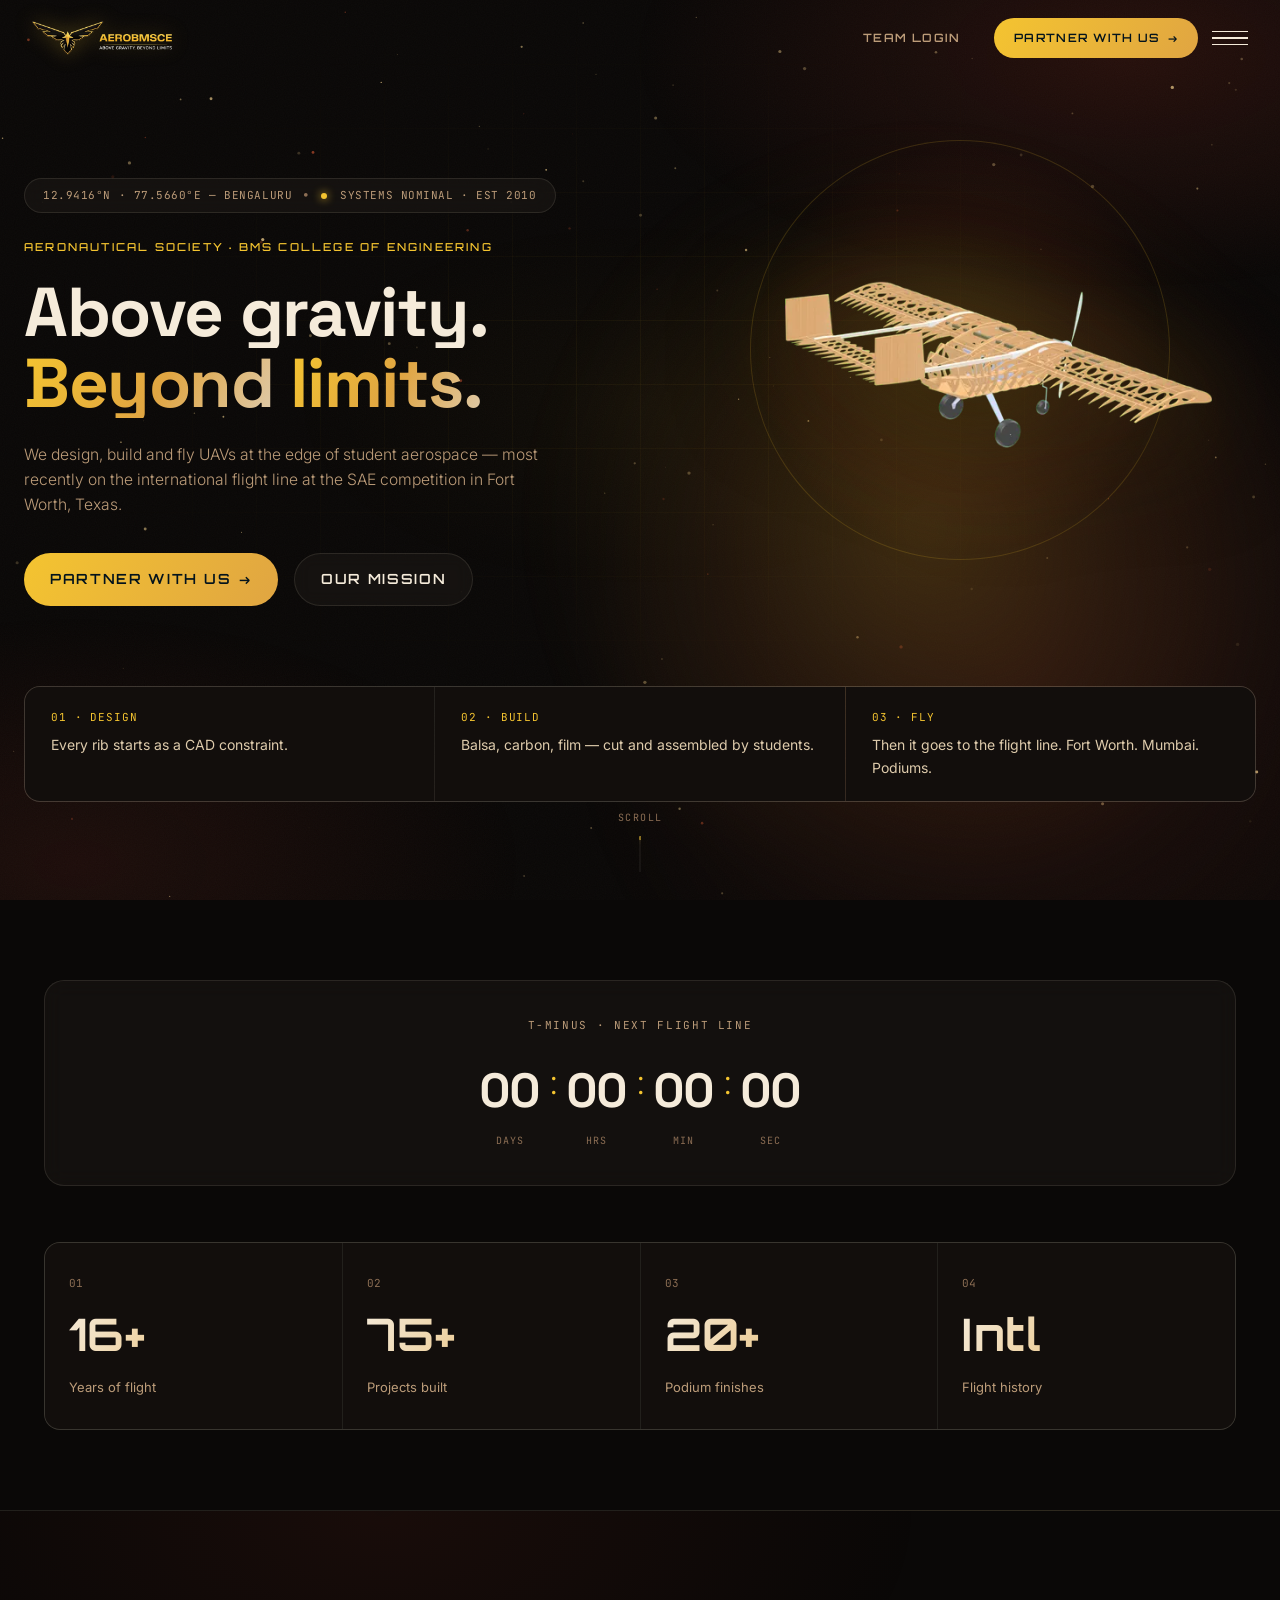
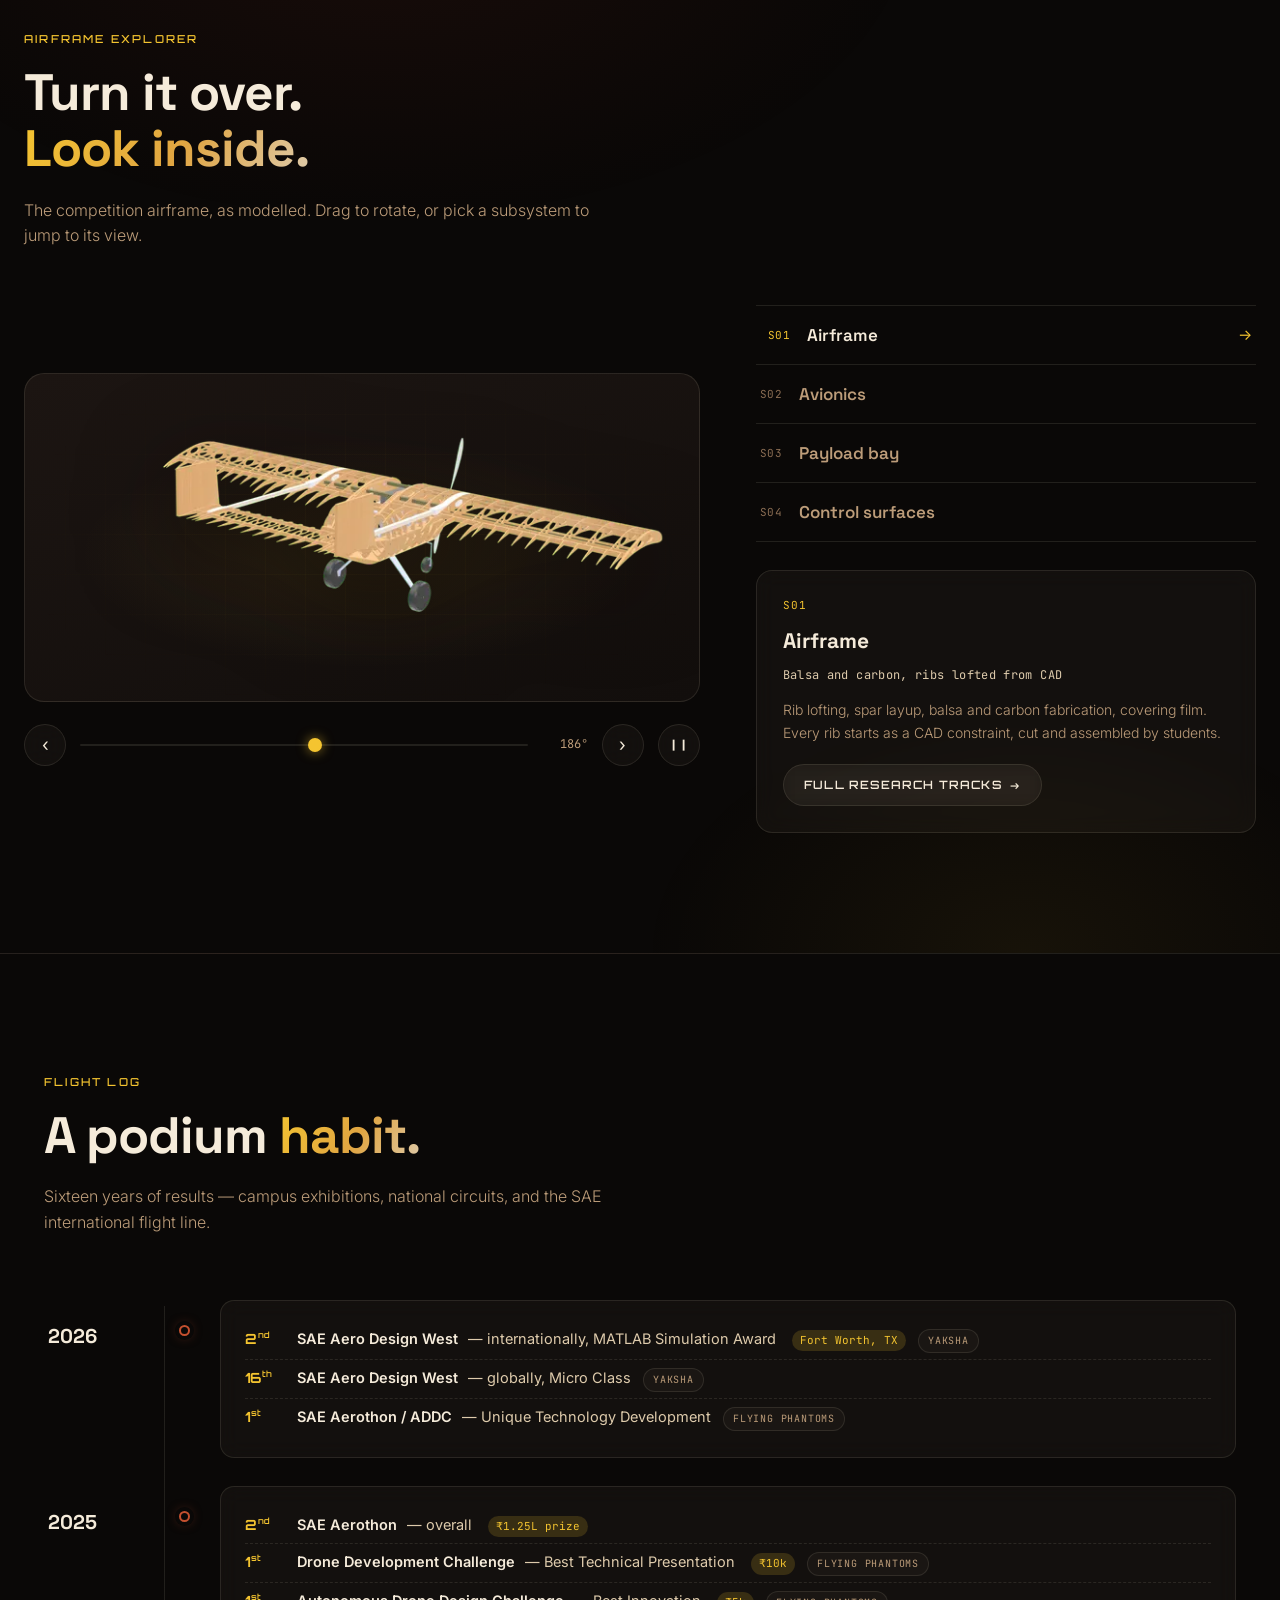
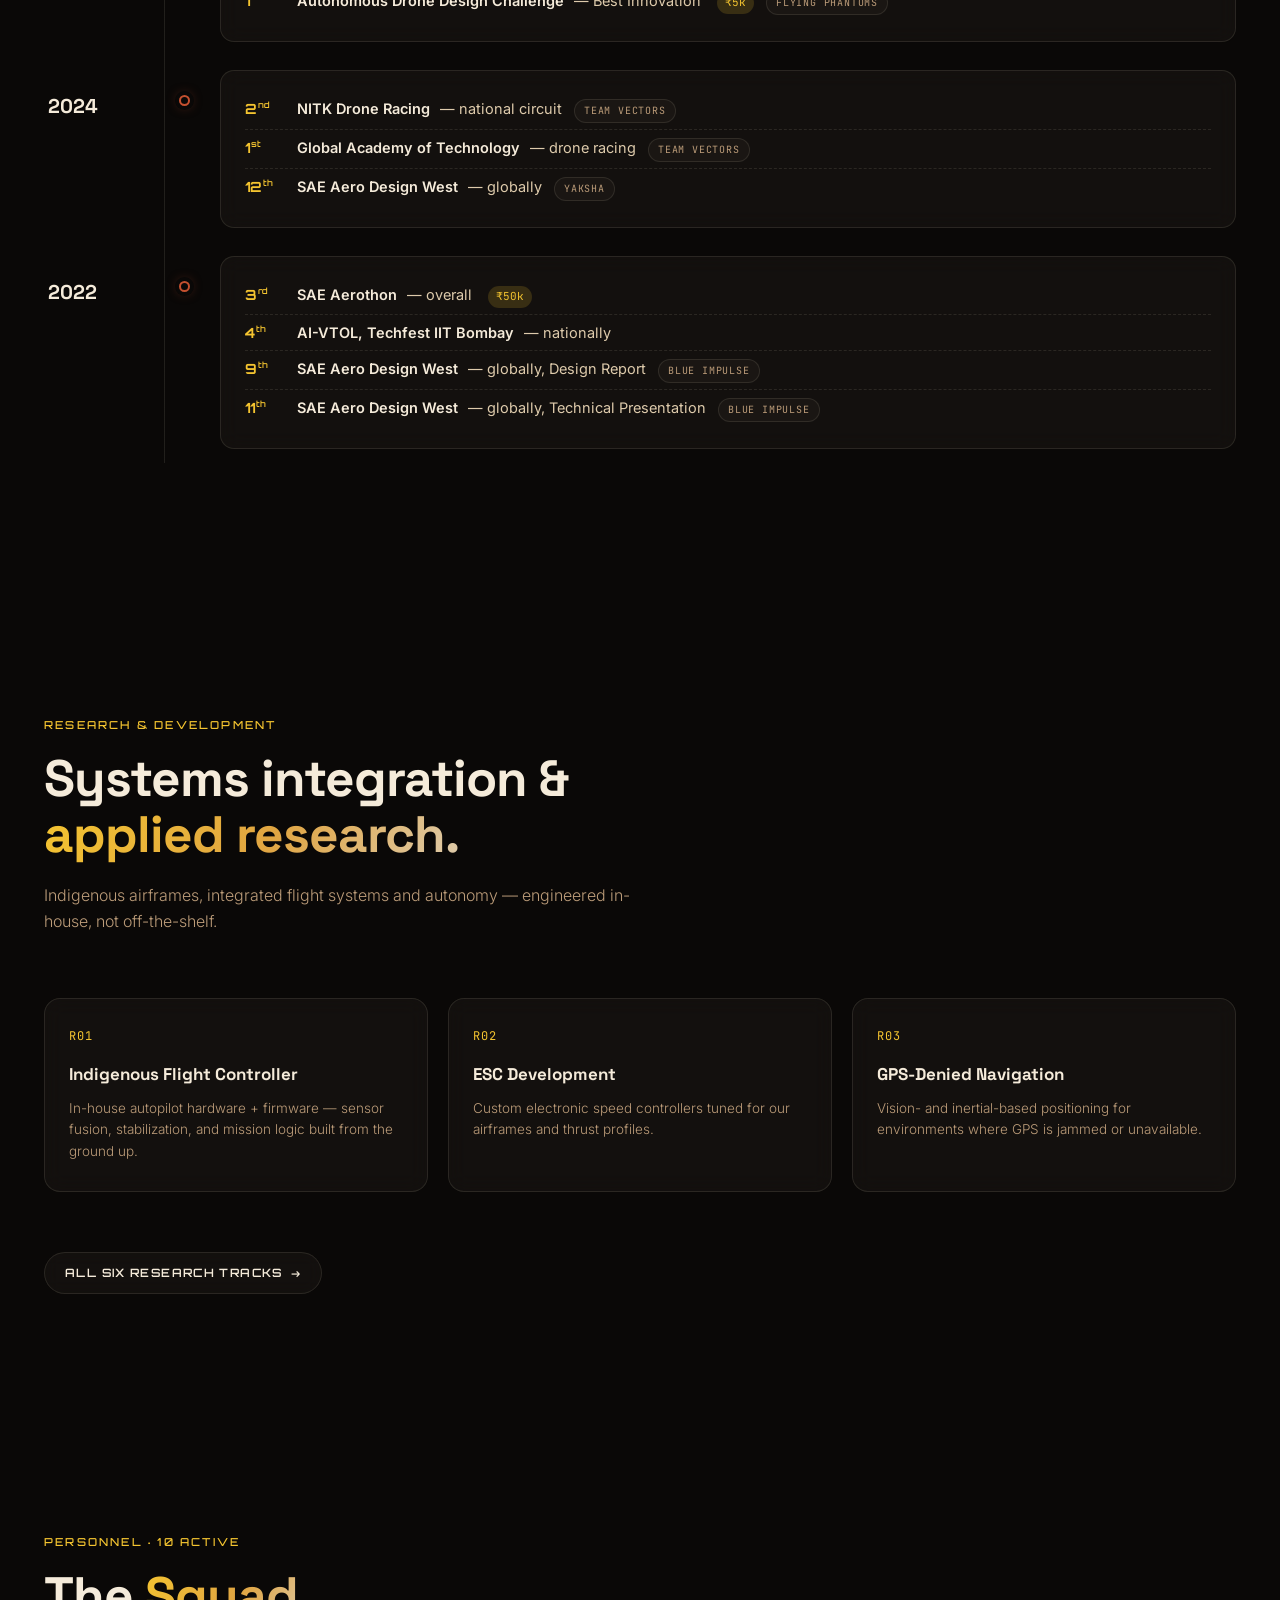
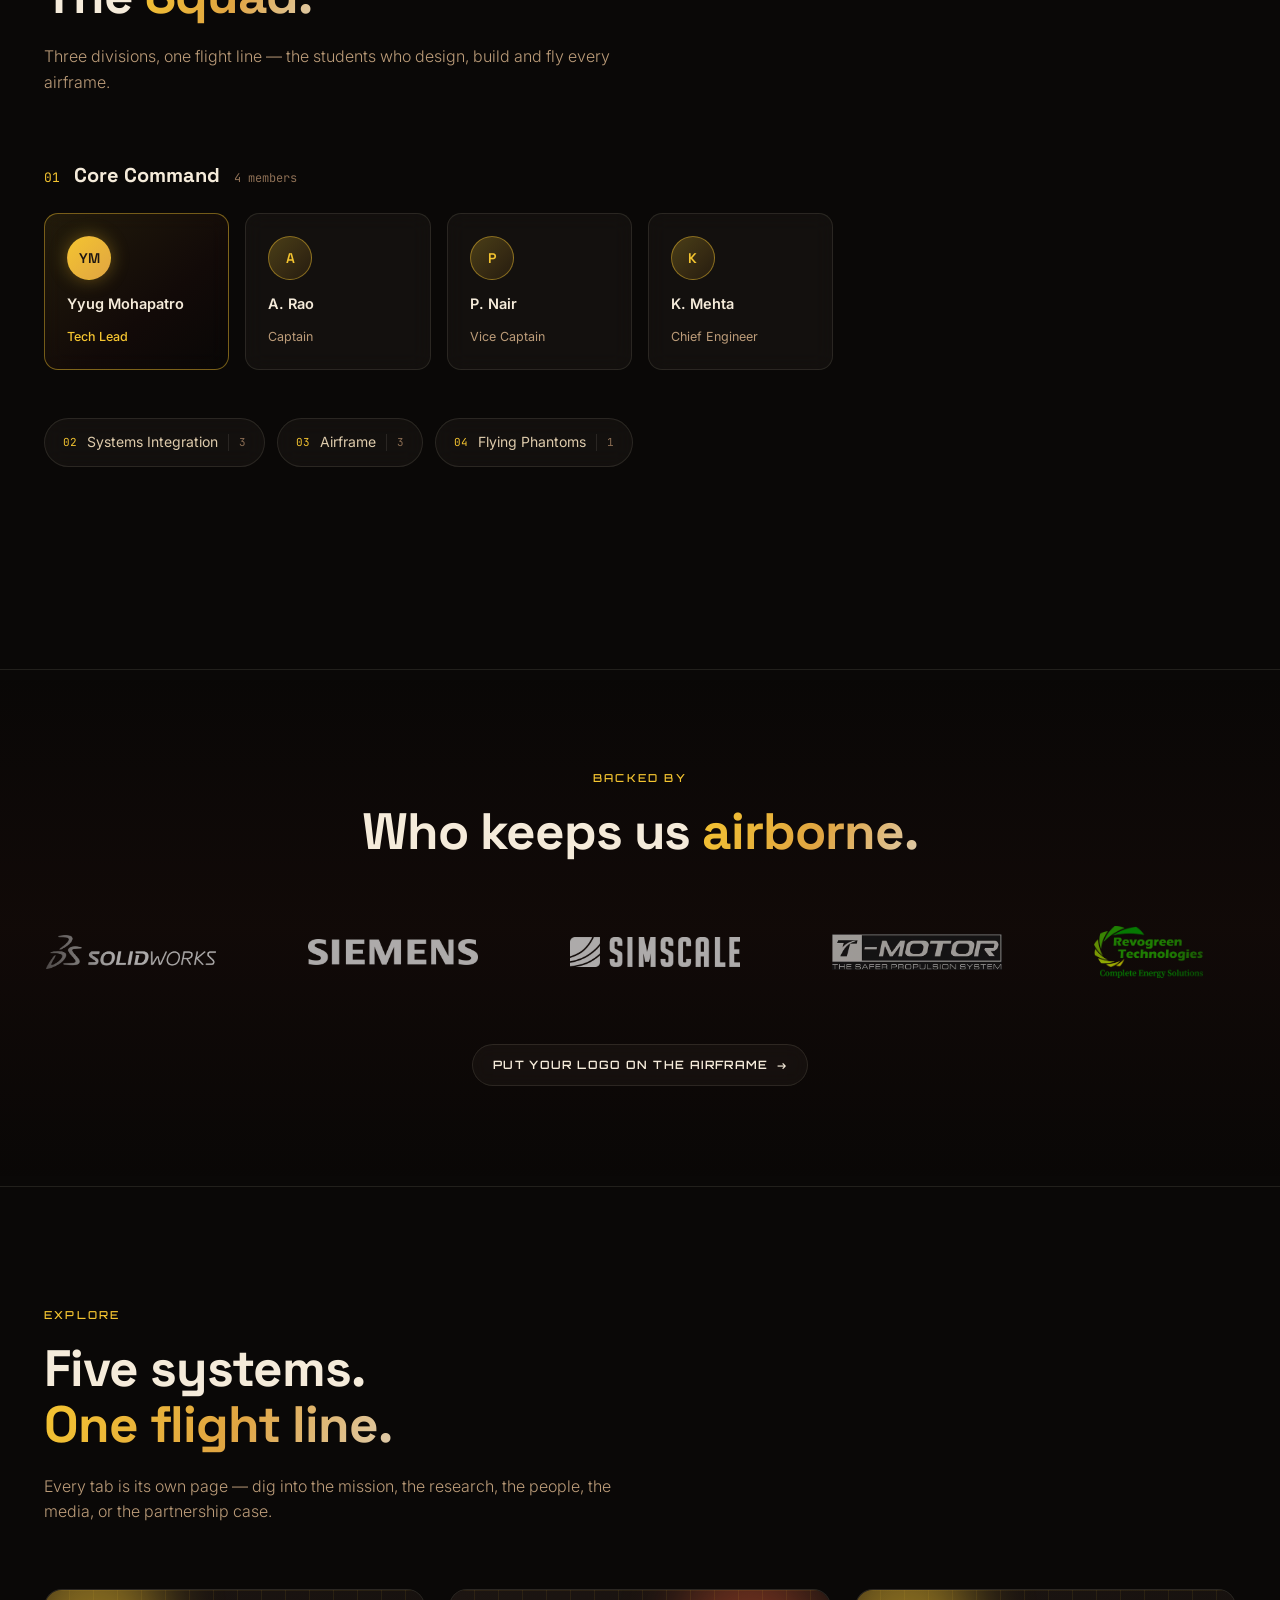
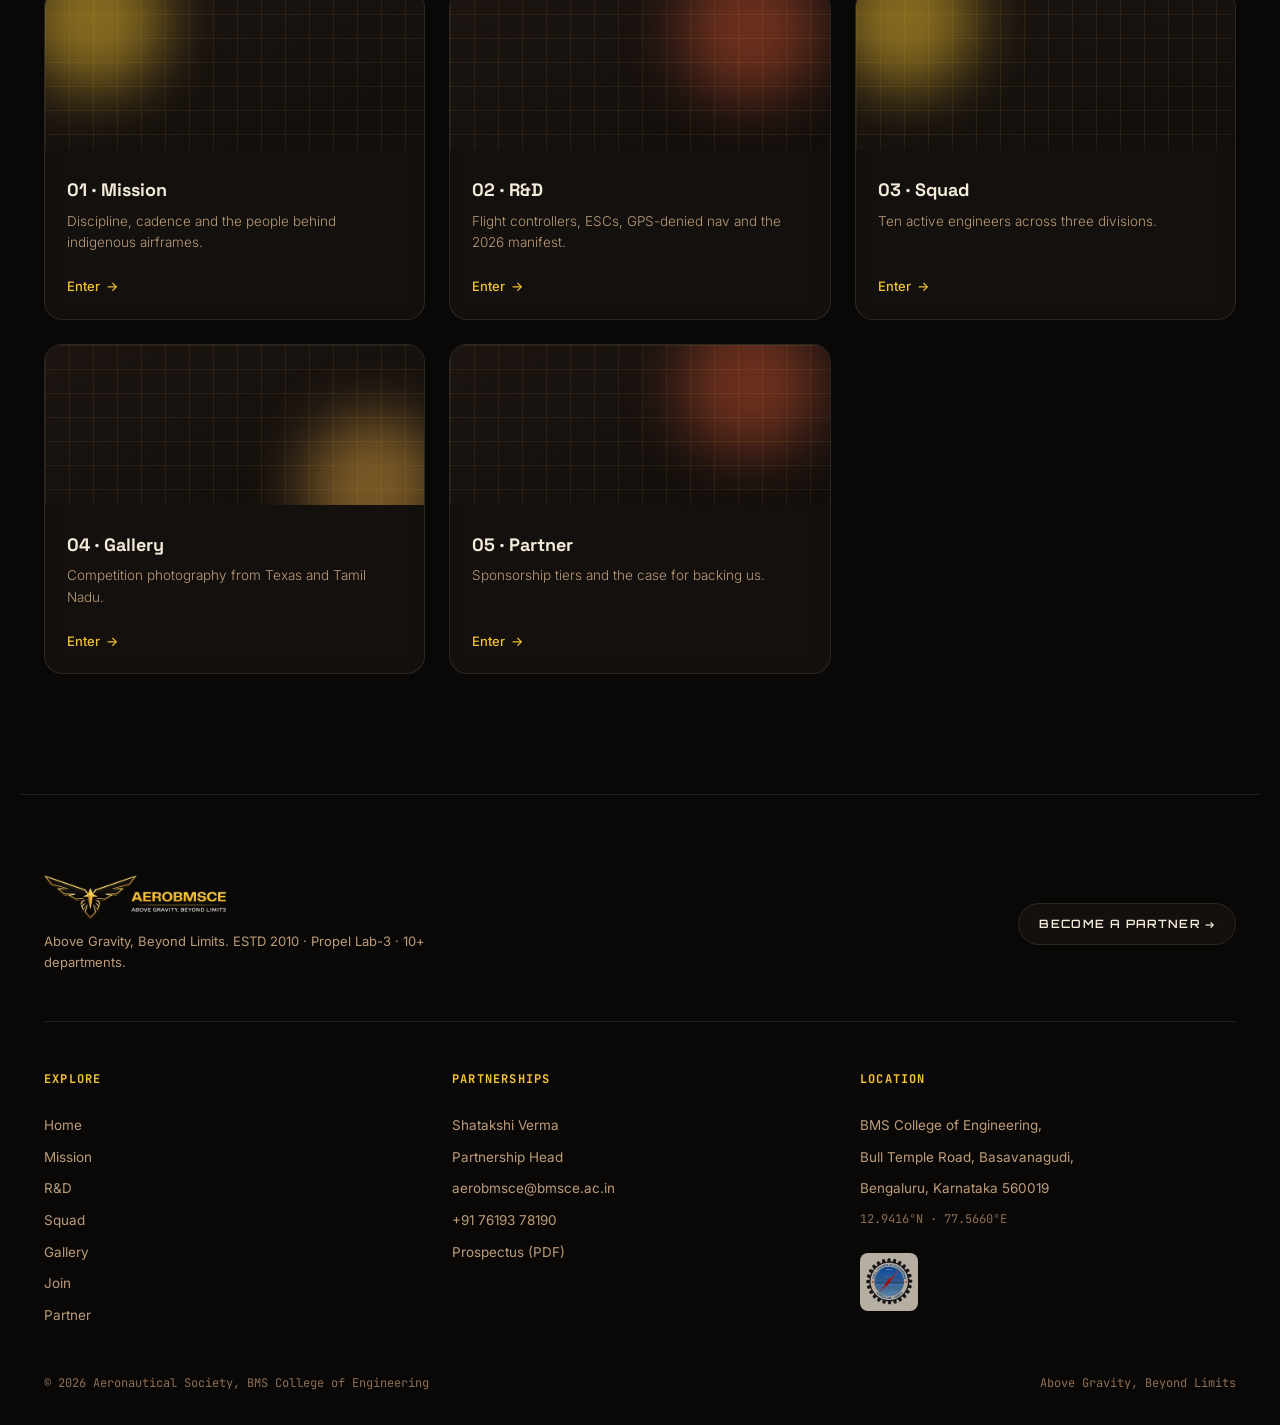
==== commit d8f61db1: "Add Orbitron as a display face, self-hosted Subset to Latin and shipped as a 12 KB variable woff2 ra" ====
--- a/index.html
+++ b/index.html
@@ -23,6 +23,7 @@
 <link rel="icon" type="image/png" sizes="64x64" href="assets/logos/favicon.png">
 <link rel="apple-touch-icon" href="assets/logos/apple-touch-icon.png">
 <link rel="preload" as="image" href="assets/plane/frame_00.webp">
+<link rel="preload" href="assets/fonts/Orbitron-var.woff2" as="font" type="font/woff2" crossorigin>
 <link rel="stylesheet" href="style.css">
 <script src="preloader-boot.js"></script>
 <script type="application/ld+json">
--- a/style.css
+++ b/style.css
@@ -5,6 +5,19 @@
    inspired by Skyroot's aerospace aesthetic; content voice kept
    authentic to mission control.
 =========================================================== */
+
+/* Orbitron — self-hosted variable face, subset to Latin (12 KB).
+   Self-hosted rather than Google-served: it is the one font that must
+   land before the preloader paints, and a third-party round trip is the
+   wrong thing to gamble that on. */
+@font-face{
+  font-family:'Orbitron';
+  src:url('assets/fonts/Orbitron-var.woff2') format('woff2-variations'),
+      url('assets/fonts/Orbitron-var.woff2') format('woff2');
+  font-weight:400 900;
+  font-style:normal;
+  font-display:swap;
+}
 
 :root{
   --bg-0: #0A0807;
@@ -25,6 +38,15 @@
   --border-hover-brick: rgba(196, 80, 47, 0.5);
   --glass: rgba(235, 222, 198, 0.04);
   --glass-hover: rgba(235, 222, 198, 0.08);
+  /* Four roles, each with a job:
+       display — Orbitron. Instrument-panel voice. UPPERCASE ONLY, short
+                 strings only. Its lowercase is weak and its digits are
+                 proportional, so it never touches body copy or a ticking
+                 number. See the note on .cd-num.
+       head    — Space Grotesk. Headlines and sentence-case titles.
+       body    — Inter. Anything a person actually reads.
+       mono    — JetBrains Mono. Tabular data, specs, telemetry. */
+  --font-display: 'Orbitron', 'Space Grotesk', sans-serif;
   --font-head: 'Space Grotesk', 'Inter', sans-serif;
   --font-body: 'Inter', sans-serif;
   --font-mono: 'JetBrains Mono', monospace;
@@ -194,8 +216,9 @@
 
 .btn{
   display:inline-flex; align-items:center; gap:8px;
-  font-size:13px; font-weight:600; letter-spacing:0.02em;
-  padding:10px 18px; border-radius:999px;
+  font-family:var(--font-display); font-weight:600;
+  font-size:11.5px; letter-spacing:0.12em; text-transform:uppercase;
+  padding:11px 20px; border-radius:999px;
   transition:all 0.3s var(--ease);
   white-space:nowrap;
 }
@@ -249,9 +272,12 @@
 }
 .mobile-overlay a{
   position:relative; display:block;
-  font-family:var(--font-head); font-weight:700;
-  font-size:clamp(2rem, 6vw, 4.4rem); line-height:1.12;
-  letter-spacing:-0.02em; color:var(--silver);
+  font-family:var(--font-display); font-weight:700;
+  text-transform:uppercase;
+  /* smaller ceiling than the Space Grotesk it replaced — Orbitron runs
+     roughly 25% wider per character, so the old 4.4rem overflowed */
+  font-size:clamp(1.6rem, 4.6vw, 3.3rem); line-height:1.18;
+  letter-spacing:0.02em; color:var(--silver);
   padding:6px 0;
   opacity:0; transform:translateY(24px);
   transition:color 0.35s var(--ease), opacity 0.5s var(--ease), transform 0.5s var(--ease);
@@ -369,7 +395,8 @@
 .hero-content{ text-align:left; z-index:2; }
 
 .eyebrow{
-  font-family:var(--font-mono); font-size:12px; letter-spacing:0.12em;
+  font-family:var(--font-display); font-weight:500;
+  font-size:11px; letter-spacing:0.2em;
   color:var(--cyan); text-transform:uppercase; margin-bottom:20px;
 }
 
@@ -439,6 +466,10 @@
 }
 .countdown{ display:flex; align-items:baseline; gap:10px; }
 .cd-block{ display:flex; flex-direction:column; align-items:center; gap:4px; min-width:56px; }
+/* Deliberately NOT Orbitron. Its digits are proportional — "1" is 391
+   units against ~830 for the rest — so a ticking clock would visibly
+   re-centre every time a 1 enters or leaves. Space Grotesk has real
+   tabular figures, which is what a clock needs. */
 .cd-num{
   font-family:var(--font-head); font-weight:700; font-size:clamp(1.8rem,5vw,3rem);
   color:var(--white); font-variant-numeric:tabular-nums;
@@ -458,7 +489,7 @@
 .stat-card:hover{ background:var(--bg-2); }
 .stat-idx{ font-family:var(--font-mono); font-size:11px; color:var(--slate-dim); }
 .stat-num, .stat-num-text{
-  font-family:var(--font-head); font-weight:700;
+  font-family:var(--font-display); font-weight:700; letter-spacing:0.01em;
   font-size:clamp(2rem,4vw,2.8rem);
   background:linear-gradient(120deg, var(--white), var(--cyan-soft));
   -webkit-background-clip:text; background-clip:text; color:transparent;
@@ -493,7 +524,8 @@
 .section--top-tight{ padding-top:16px; }
 .section-head{ max-width:720px; margin-bottom:64px; }
 .section-tag{
-  font-family:var(--font-mono); font-size:12px; letter-spacing:0.1em;
+  font-family:var(--font-display); font-weight:500;
+  font-size:11px; letter-spacing:0.2em;
   color:var(--cyan); text-transform:uppercase; display:block; margin-bottom:16px;
 }
 .section-title{
@@ -735,7 +767,7 @@
   margin-bottom:22px;
 }
 .fleet-mark--empty span{
-  font-family:var(--font-head); font-weight:700; font-size:24px; color:var(--cyan);
+  font-family:var(--font-display); font-weight:700; font-size:21px; color:var(--cyan);
 }
 .fleet-card h3{ font-family:var(--font-head); font-size:19px; }
 .fleet-card p{ font-size:13.5px; color:var(--slate); font-weight:300; }
@@ -1078,7 +1110,7 @@
 }
 .process-step:hover{ transform:translateY(-4px); border-color:var(--border-hover); }
 .process-num{
-  font-family:var(--font-head); font-weight:700; font-size:28px;
+  font-family:var(--font-display); font-weight:800; font-size:25px;
   color:transparent; -webkit-text-stroke:1px var(--cyan);
   display:block; margin-bottom:14px;
 }
@@ -1923,9 +1955,9 @@
 }
 .rank{
   flex:0 0 auto;
-  min-width:38px;
-  font-family:var(--font-head); font-weight:700; font-size:15px;
-  letter-spacing:-0.01em;
+  min-width:42px;
+  font-family:var(--font-display); font-weight:700; font-size:14px;
+  letter-spacing:0.01em;
   color:var(--cyan);
   font-variant-numeric:tabular-nums;
 }
@@ -2204,12 +2236,14 @@
 
 .pre-status{
   position:relative;
-  font-family:var(--font-mono); font-size:11px; letter-spacing:0.22em;
+  font-family:var(--font-display); font-weight:500;
+  font-size:10.5px; letter-spacing:0.28em;
   text-transform:uppercase; color:var(--slate);
 }
 .pre-status b{ color:var(--cyan); font-weight:500; }
 .pre-pct{
-  font-family:var(--font-mono); font-size:10px; letter-spacing:0.14em;
+  font-family:var(--font-display); font-weight:500;
+  font-size:10px; letter-spacing:0.14em;
   color:var(--slate-dim); font-variant-numeric:tabular-nums;
 }
 
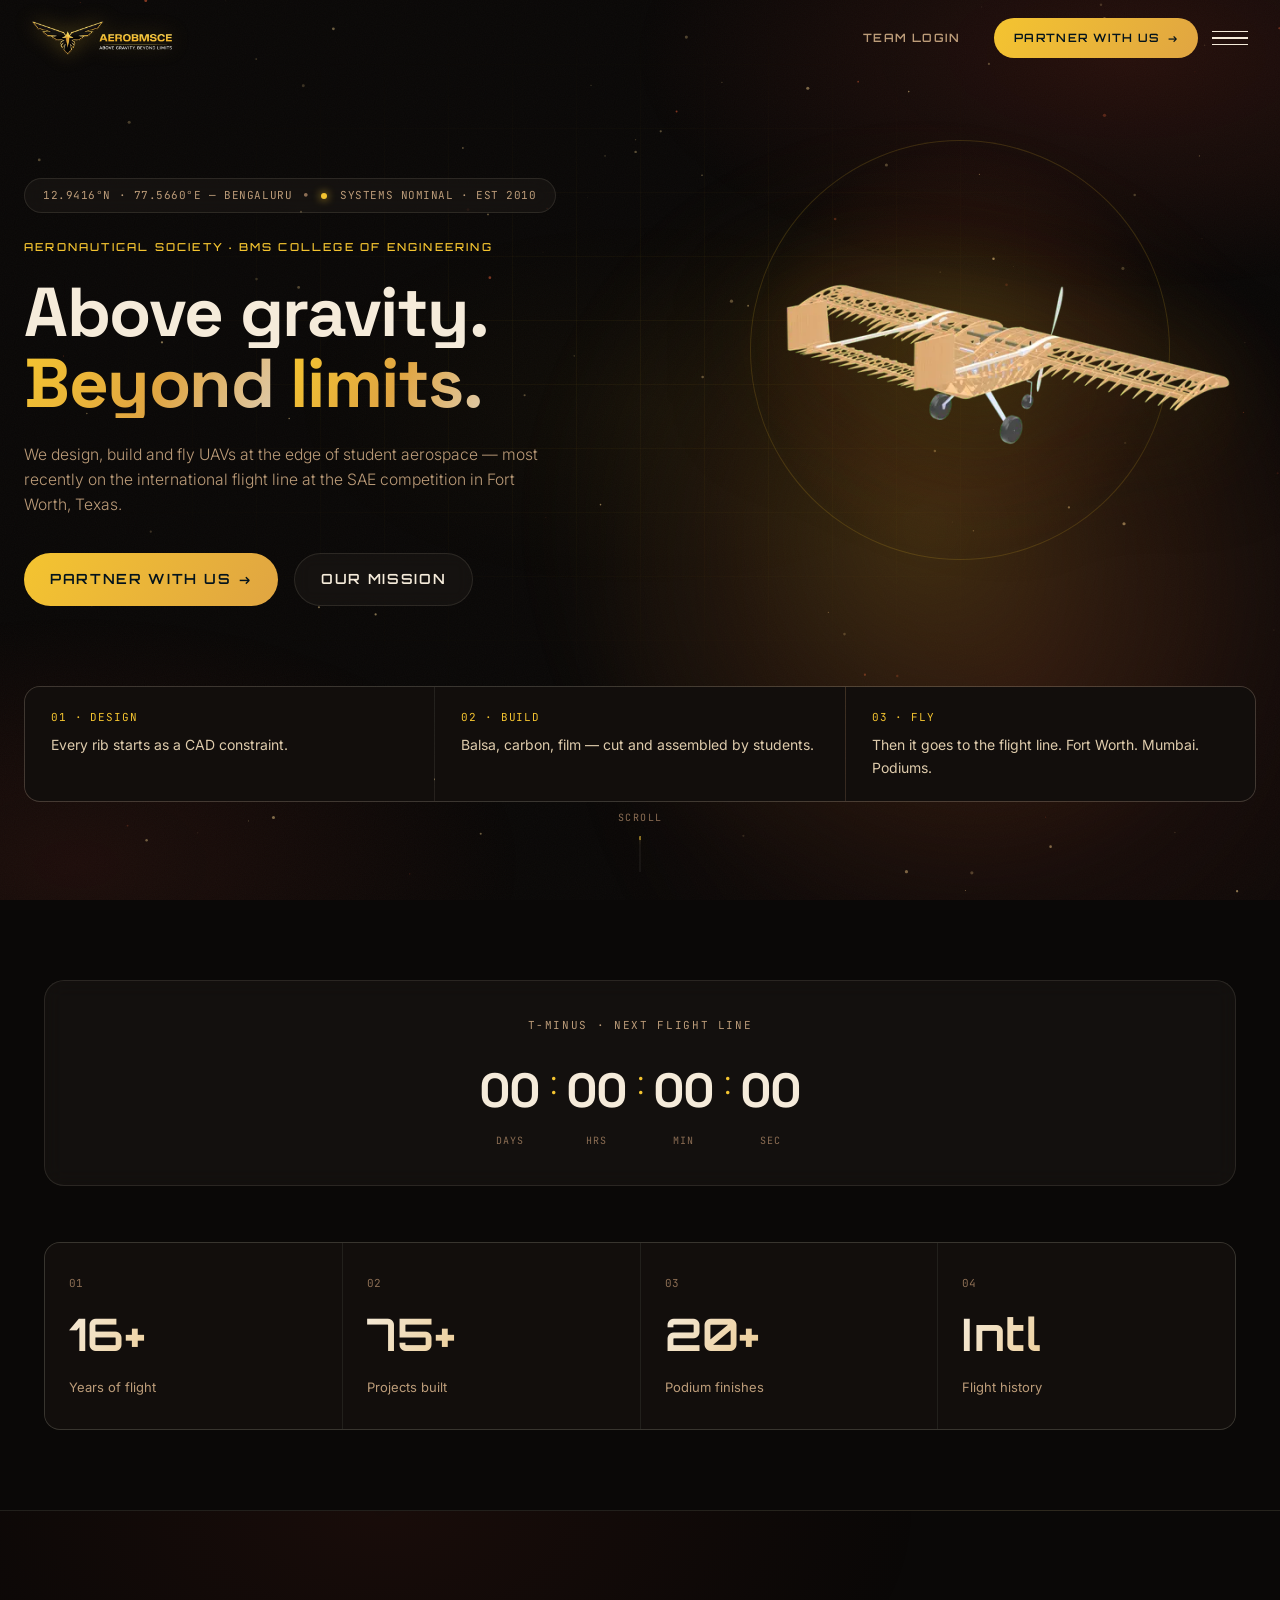
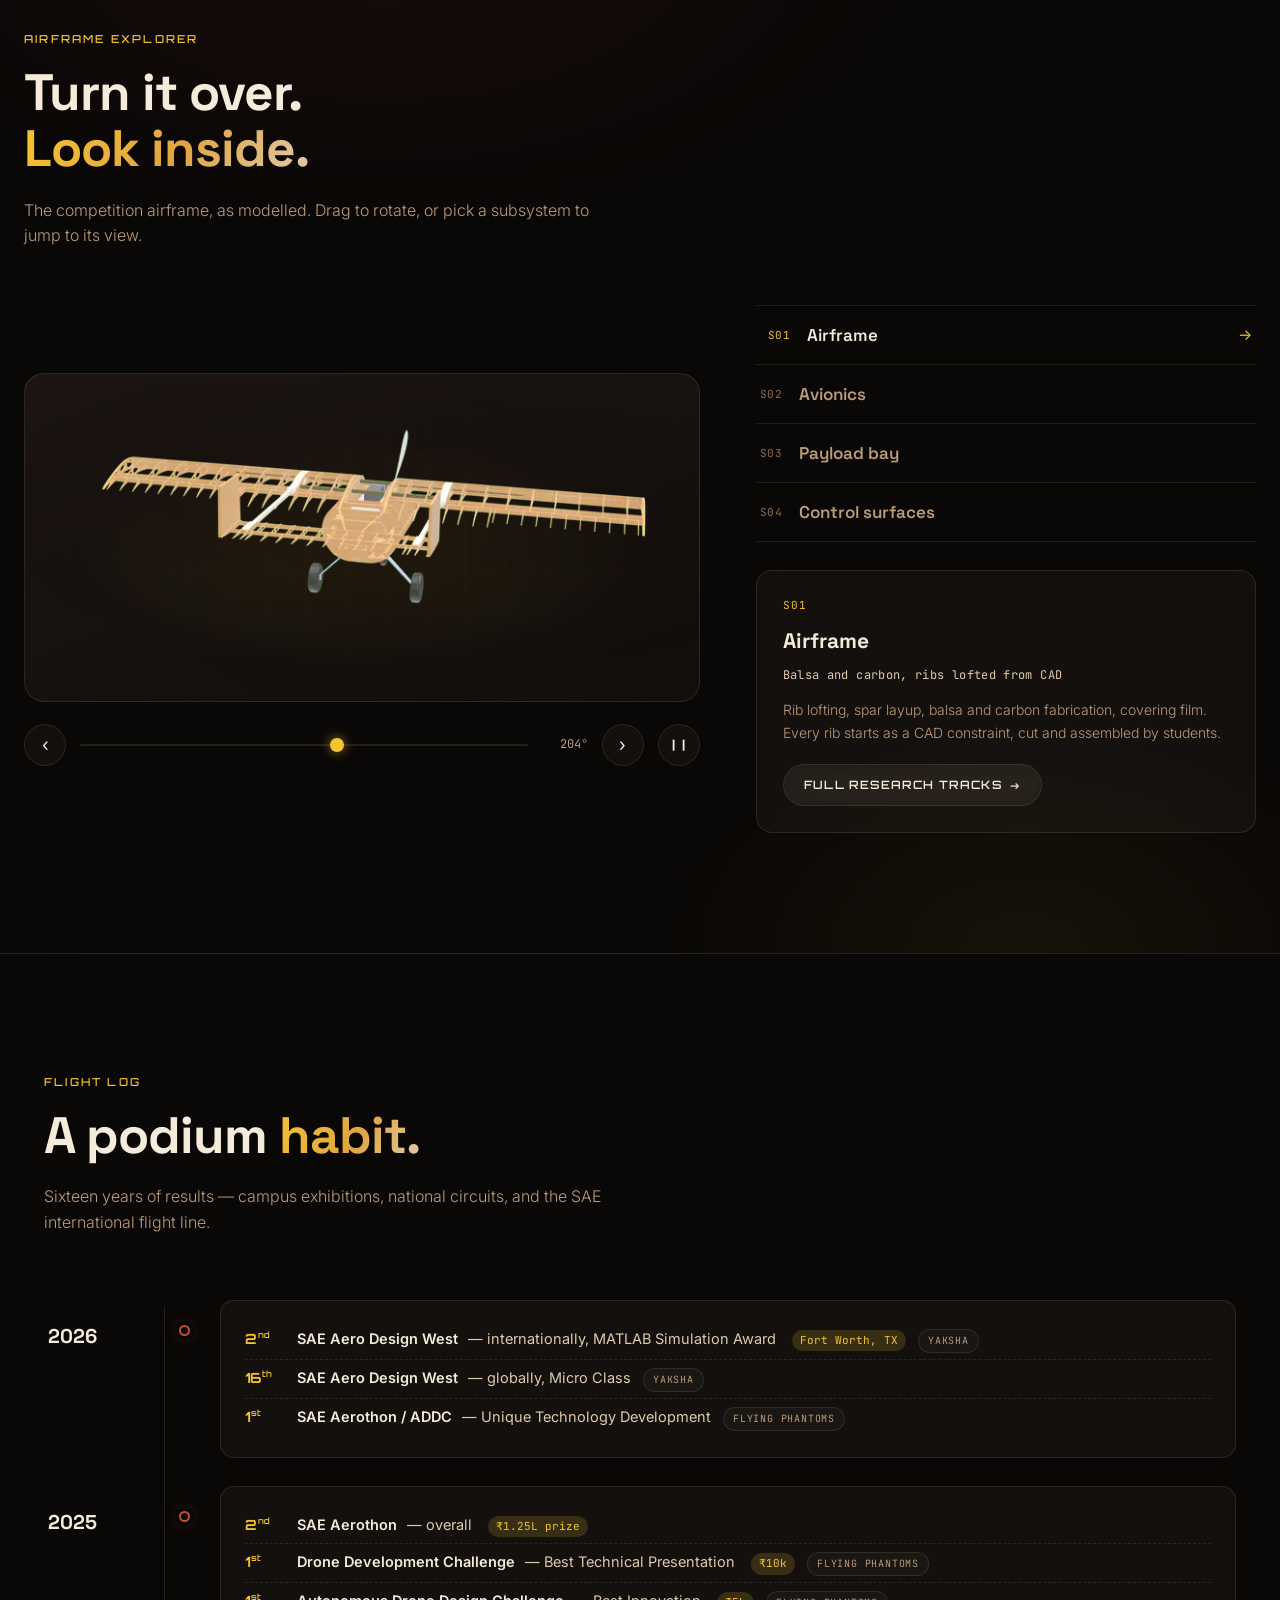
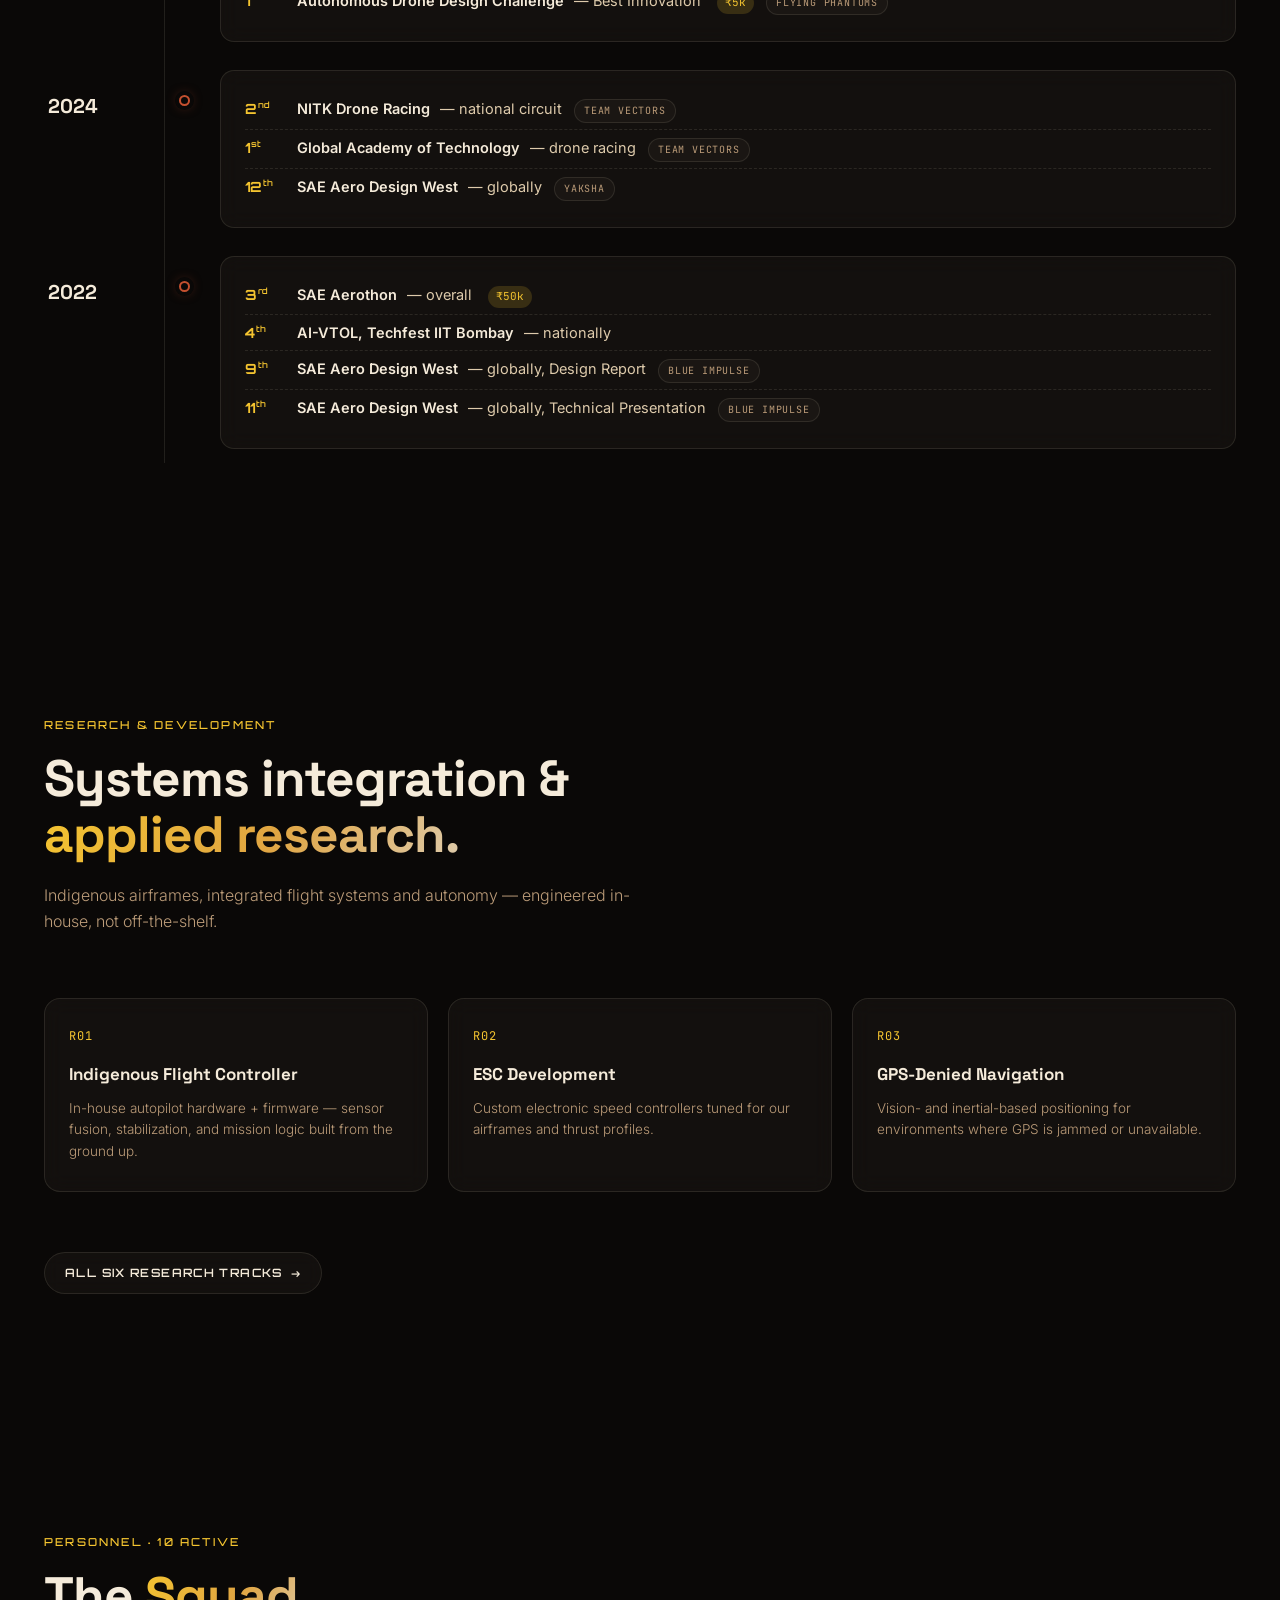
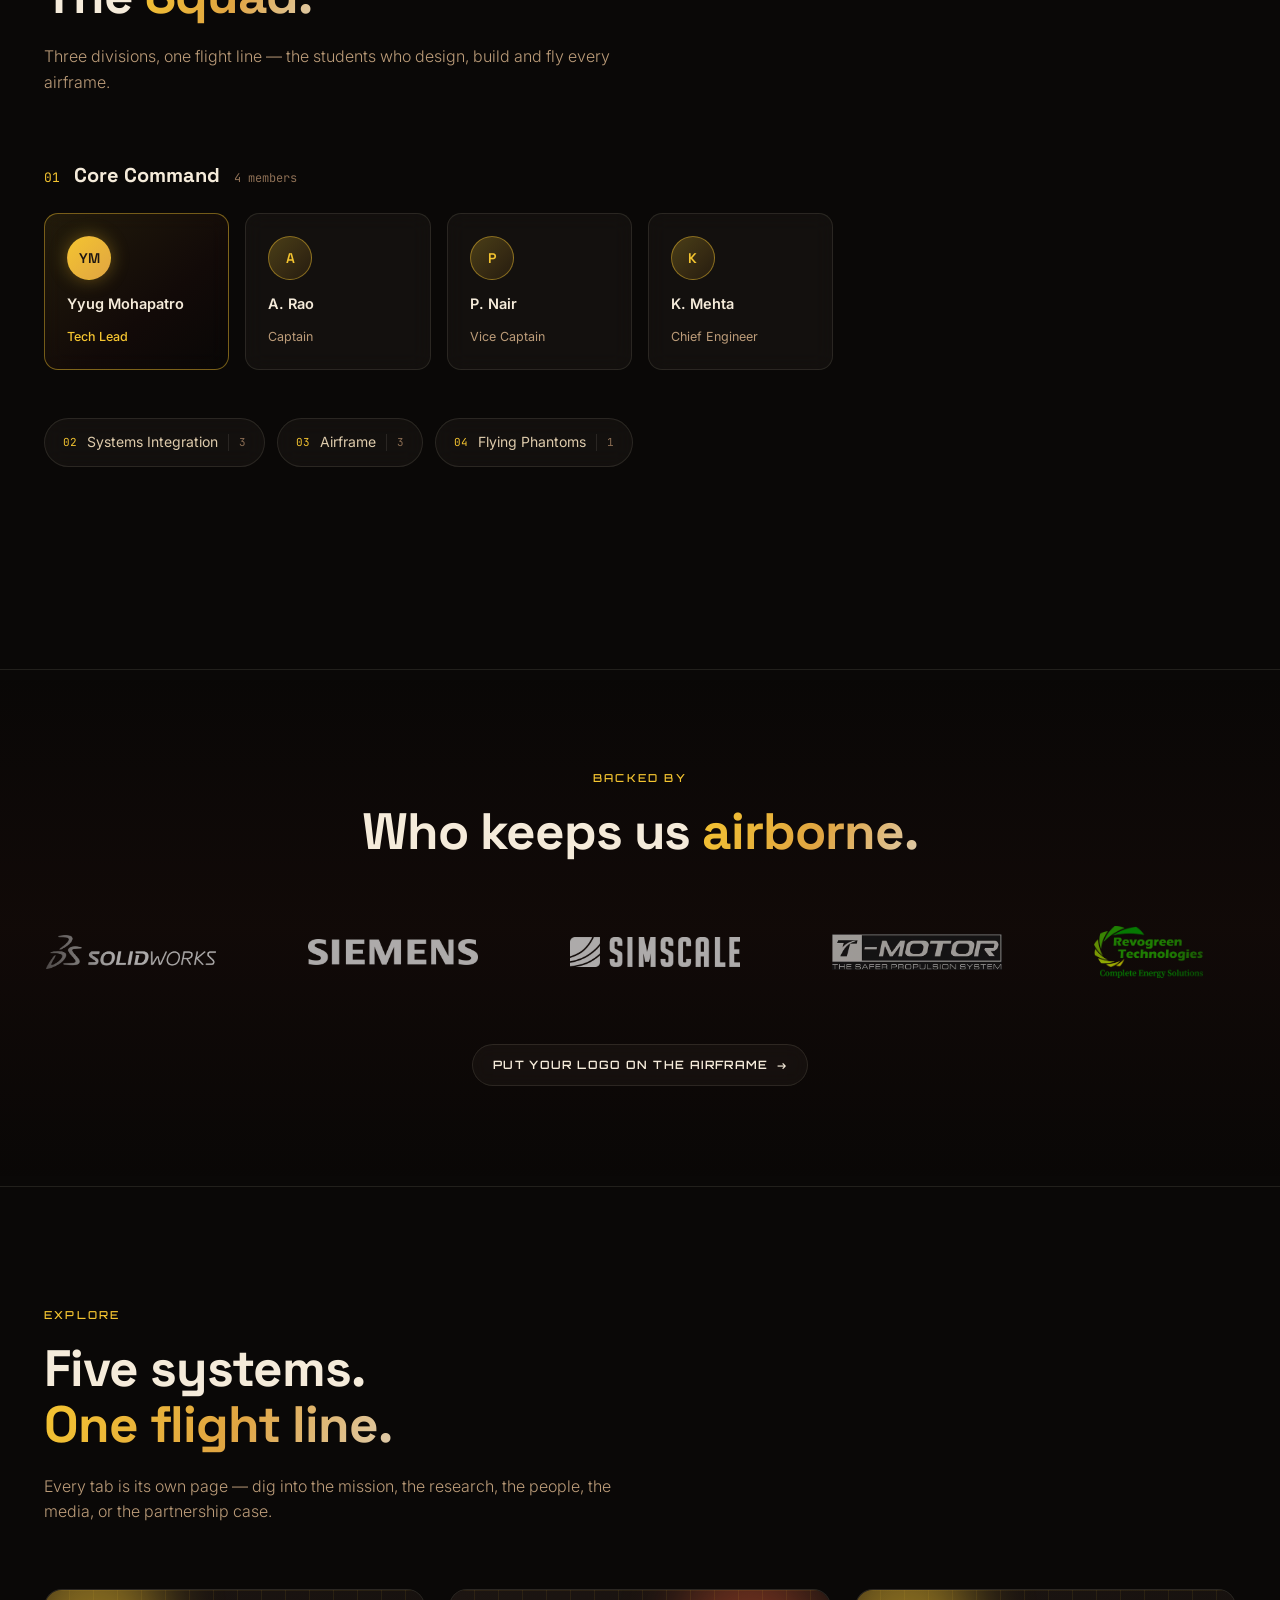
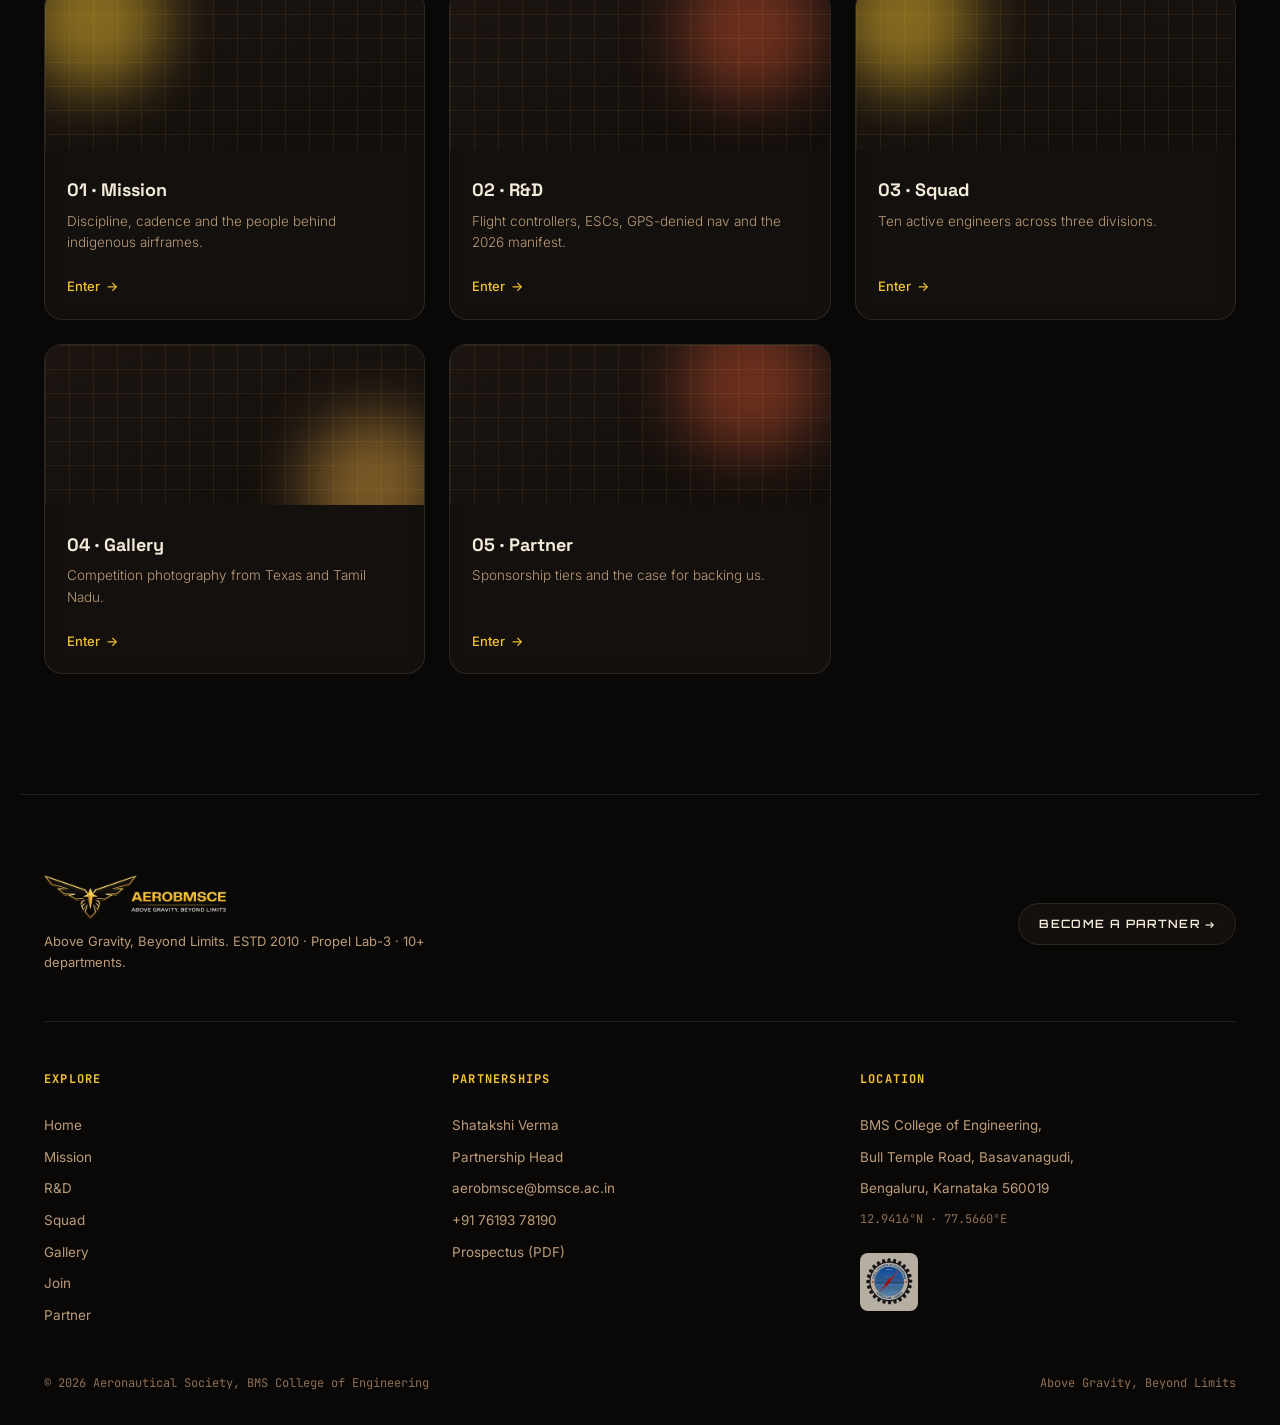
==== commit 86902b3e: "Preloader shows the full wordmark lockup The eagle mark was already there but reading as almost noth" ====
--- a/index.html
+++ b/index.html
@@ -23,6 +23,7 @@
 <link rel="icon" type="image/png" sizes="64x64" href="assets/logos/favicon.png">
 <link rel="apple-touch-icon" href="assets/logos/apple-touch-icon.png">
 <link rel="preload" as="image" href="assets/plane/frame_00.webp">
+<link rel="preload" href="assets/logos/aerobmsce-wordmark.webp" as="image" fetchpriority="high">
 <link rel="preload" href="assets/fonts/Orbitron-var.woff2" as="font" type="font/woff2" crossorigin>
 <link rel="stylesheet" href="style.css">
 <script src="preloader-boot.js"></script>
@@ -44,8 +45,8 @@
      script never runs, so it can never trap the page. -->
 <div class="preloader no-js" role="status" aria-live="polite" aria-label="Loading">
   <div class="pre-frame">
-    <img class="pre-mark" src="assets/logos/aerobmsce-mark.webp"
-         alt="" width="96" height="96" fetchpriority="high">
+    <img class="pre-mark" src="assets/logos/aerobmsce-wordmark.webp"
+         alt="AeroBMSCE" width="900" height="218" fetchpriority="high" decoding="sync">
   </div>
   <div class="pre-bar"><span class="pre-fill"></span></div>
   <p class="pre-status">Initializing <b>systems</b></p>
--- a/style.css
+++ b/style.css
@@ -2197,26 +2197,31 @@
 .preloader.is-instant{ display:none; }
 
 /* bracketed frame around the mark */
+/* The frame hugs the lockup rather than sitting on a fixed square — the
+   wordmark is roughly 4:1, so a square bracket would have left the
+   brackets floating in empty space either side of it. */
 .pre-frame{
-  position:relative; padding:26px;
+  position:relative; padding:30px 38px;
   display:flex; align-items:center; justify-content:center;
 }
 .pre-frame::before,
 .pre-frame::after{
-  content:''; position:absolute; width:26px; height:26px;
-  border:1px solid var(--cyan); opacity:0.75;
+  content:''; position:absolute; width:24px; height:24px;
+  border:1px solid var(--cyan); opacity:0.7;
 }
 .pre-frame::before{ top:0; left:0;  border-right:none; border-bottom:none; }
 .pre-frame::after{  bottom:0; right:0; border-left:none;  border-top:none;  }
 
 .pre-mark{
-  width:96px; height:96px; display:block;
-  filter:drop-shadow(0 0 24px rgba(244,196,48,0.35));
-  animation:preBreathe 2.4s ease-in-out infinite;
-}
+  width:min(300px, 64vw); height:auto; display:block;
+  filter:drop-shadow(0 0 26px rgba(244,196,48,0.28));
+  animation:preBreathe 2.6s ease-in-out infinite;
+}
+/* gentler than it was — the lockup is wide, so the same scale factor
+   moved a lot more pixels and read as a pulse rather than a breath */
 @keyframes preBreathe{
-  0%,100%{ transform:scale(1);    opacity:0.9; }
-  50%    { transform:scale(1.045); opacity:1;   }
+  0%,100%{ transform:scale(1);     opacity:0.92; }
+  50%    { transform:scale(1.022); opacity:1;    }
 }
 
 /* progress */
@@ -2252,7 +2257,8 @@
   .preloader{ animation:preFailsafe 0.01s linear 0.4s forwards; }
 }
 @media (max-width: 600px){
-  .pre-mark{ width:72px; height:72px; }
+  .pre-frame{ padding:24px 26px; }
+  .pre-frame::before, .pre-frame::after{ width:18px; height:18px; }
 }
 /* second and later page views in the same session skip it entirely,
    set by an inline script in <head> so there is no flash */
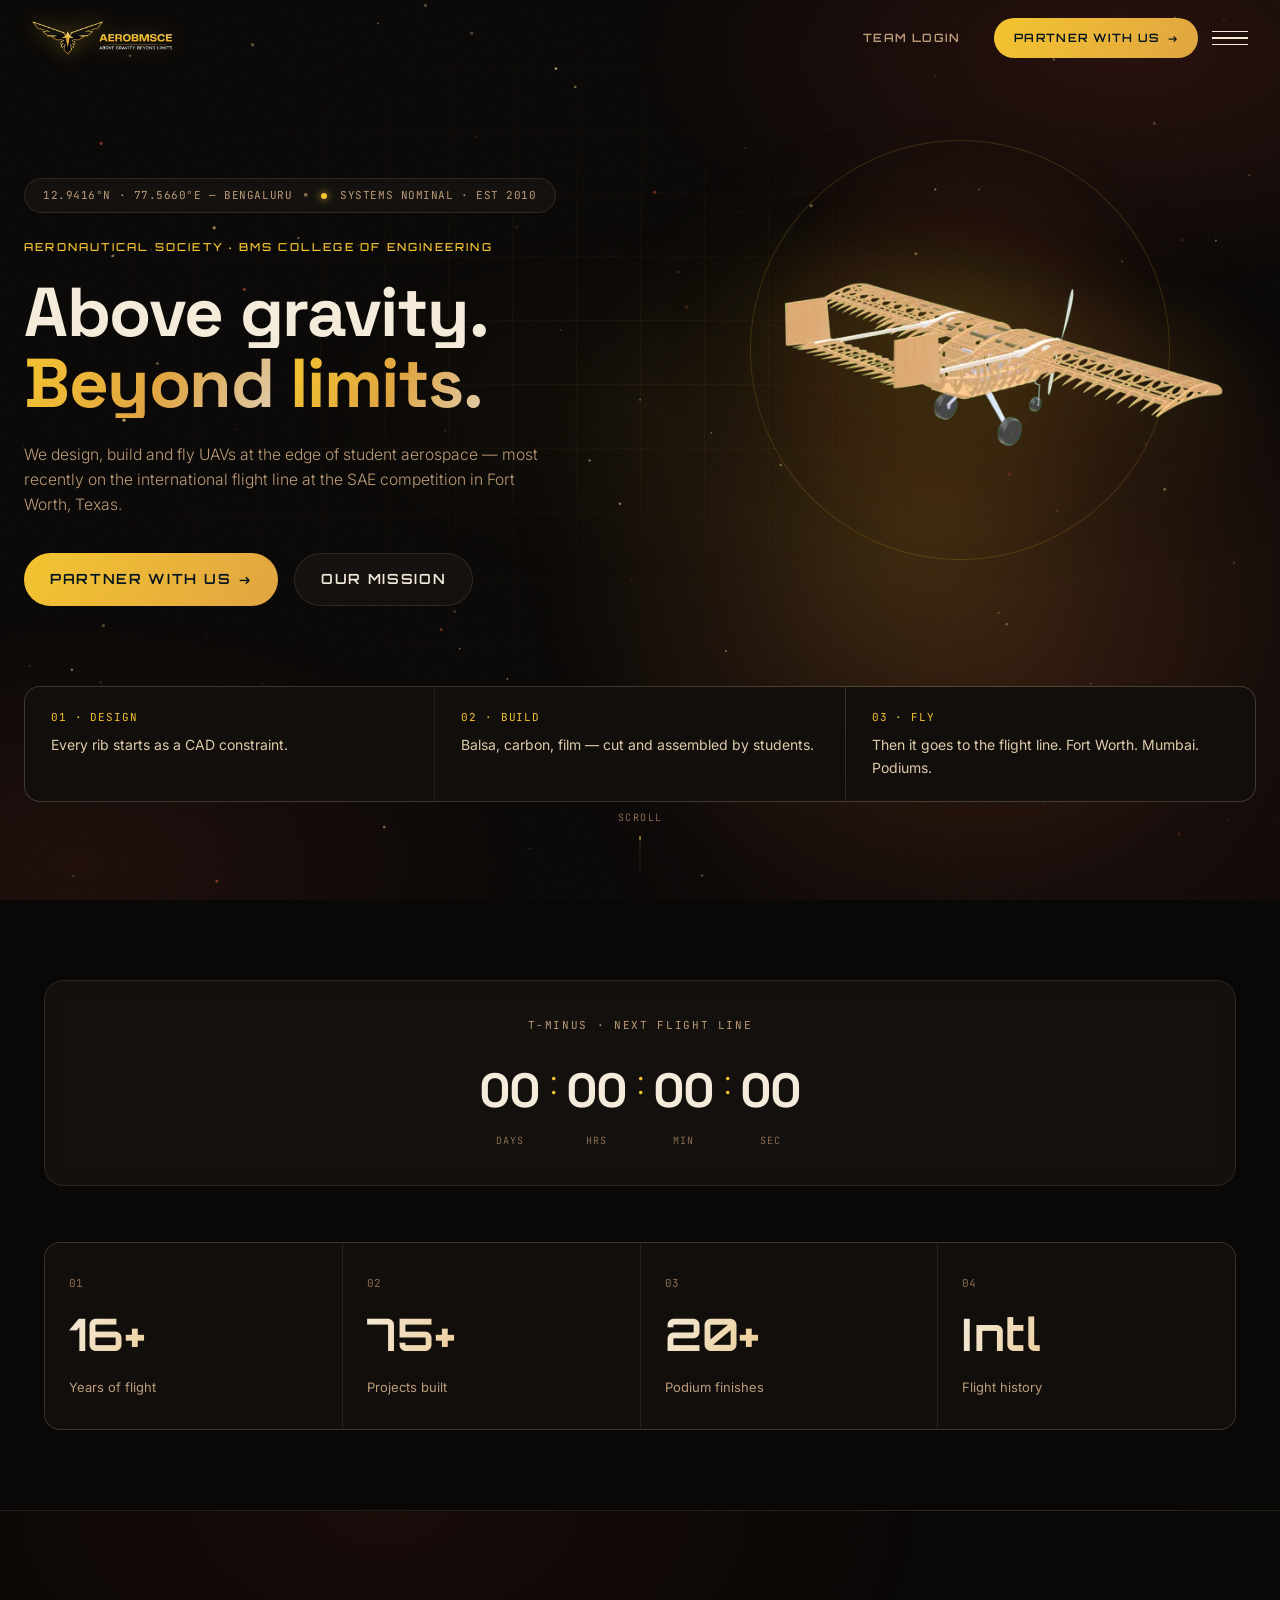
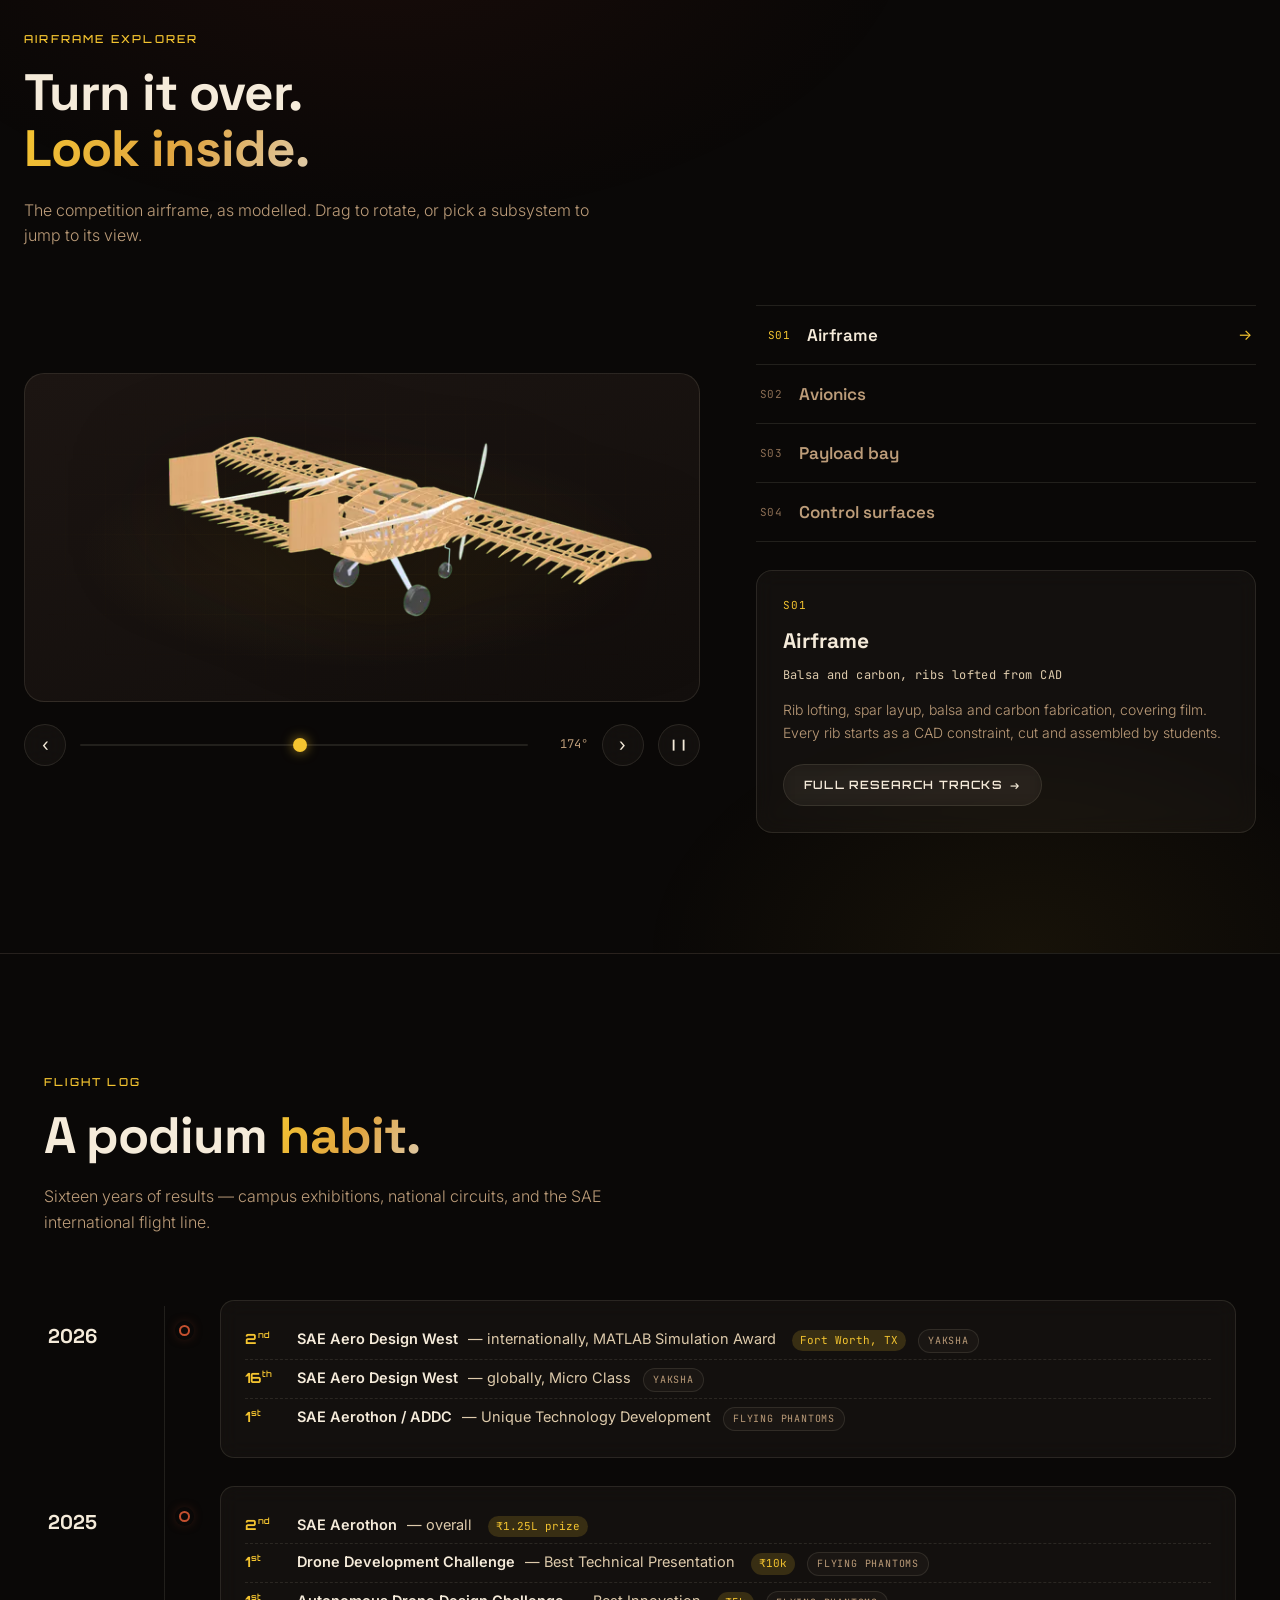
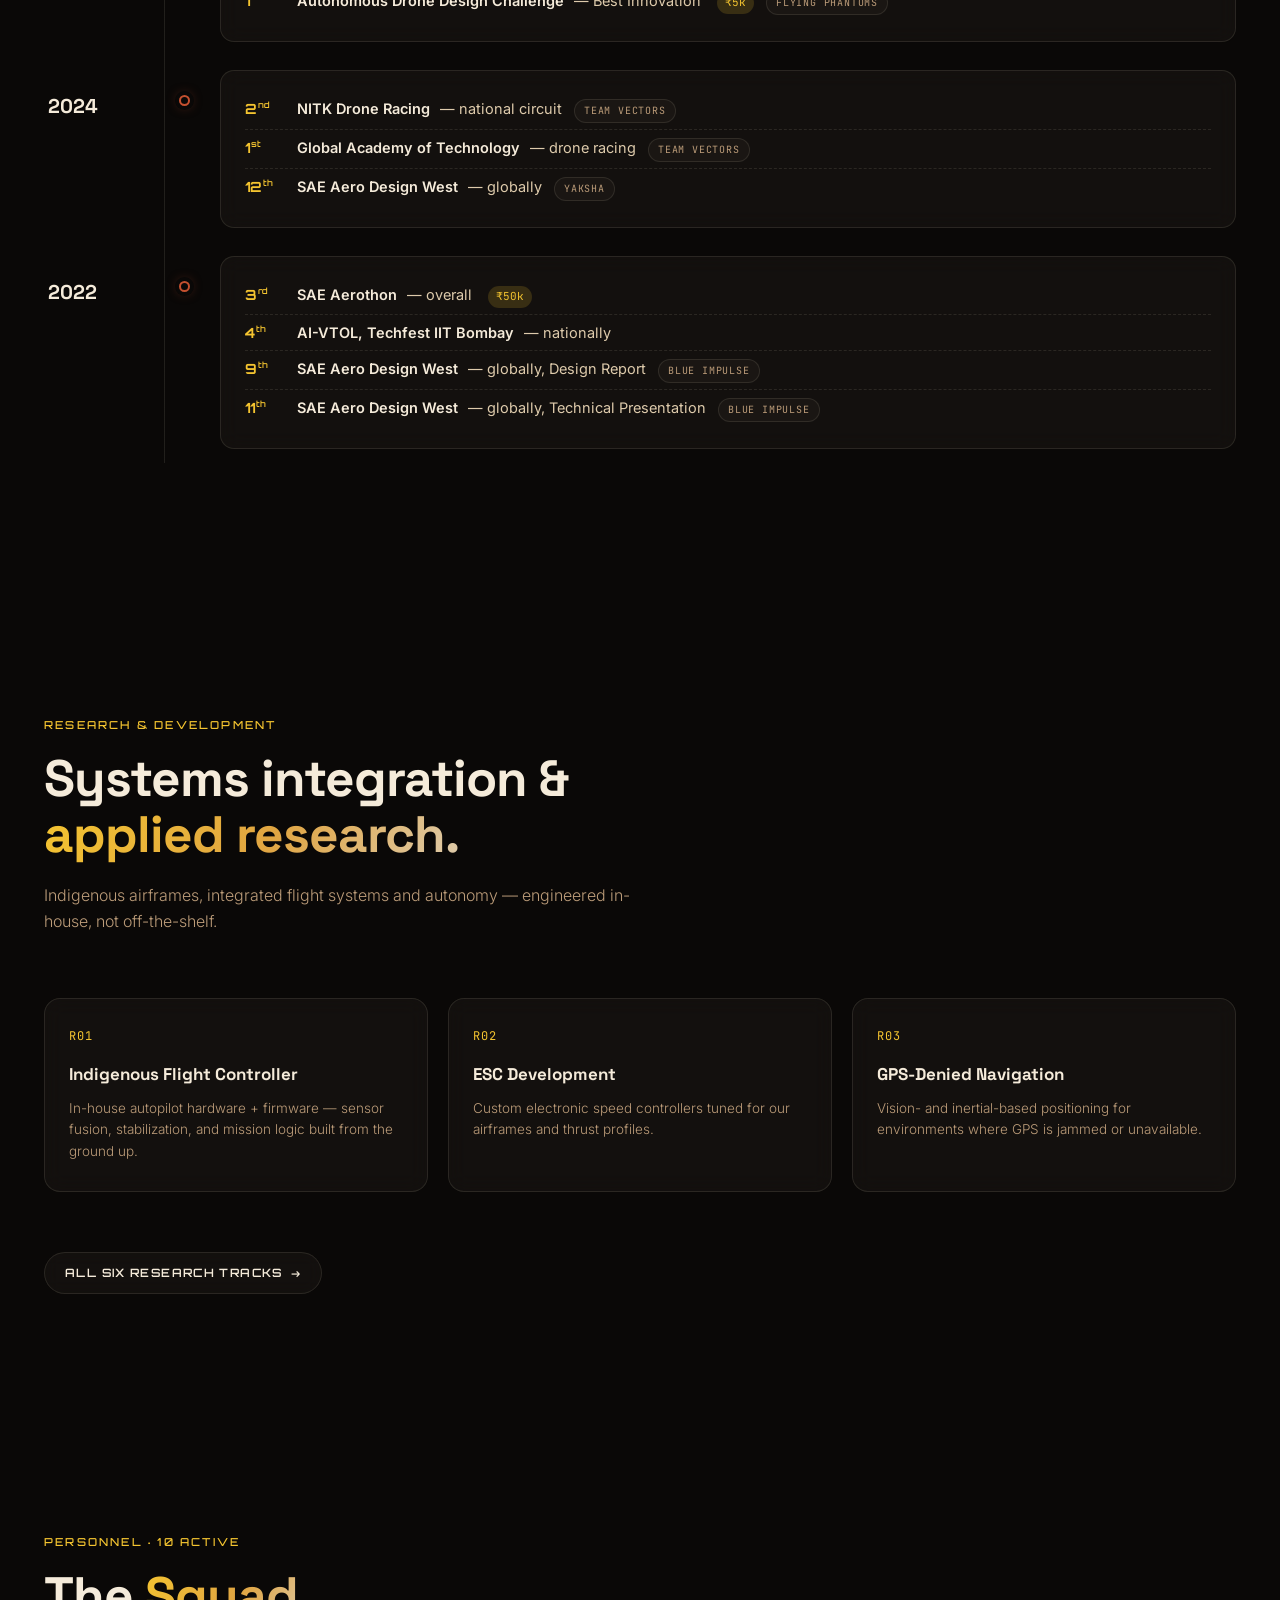
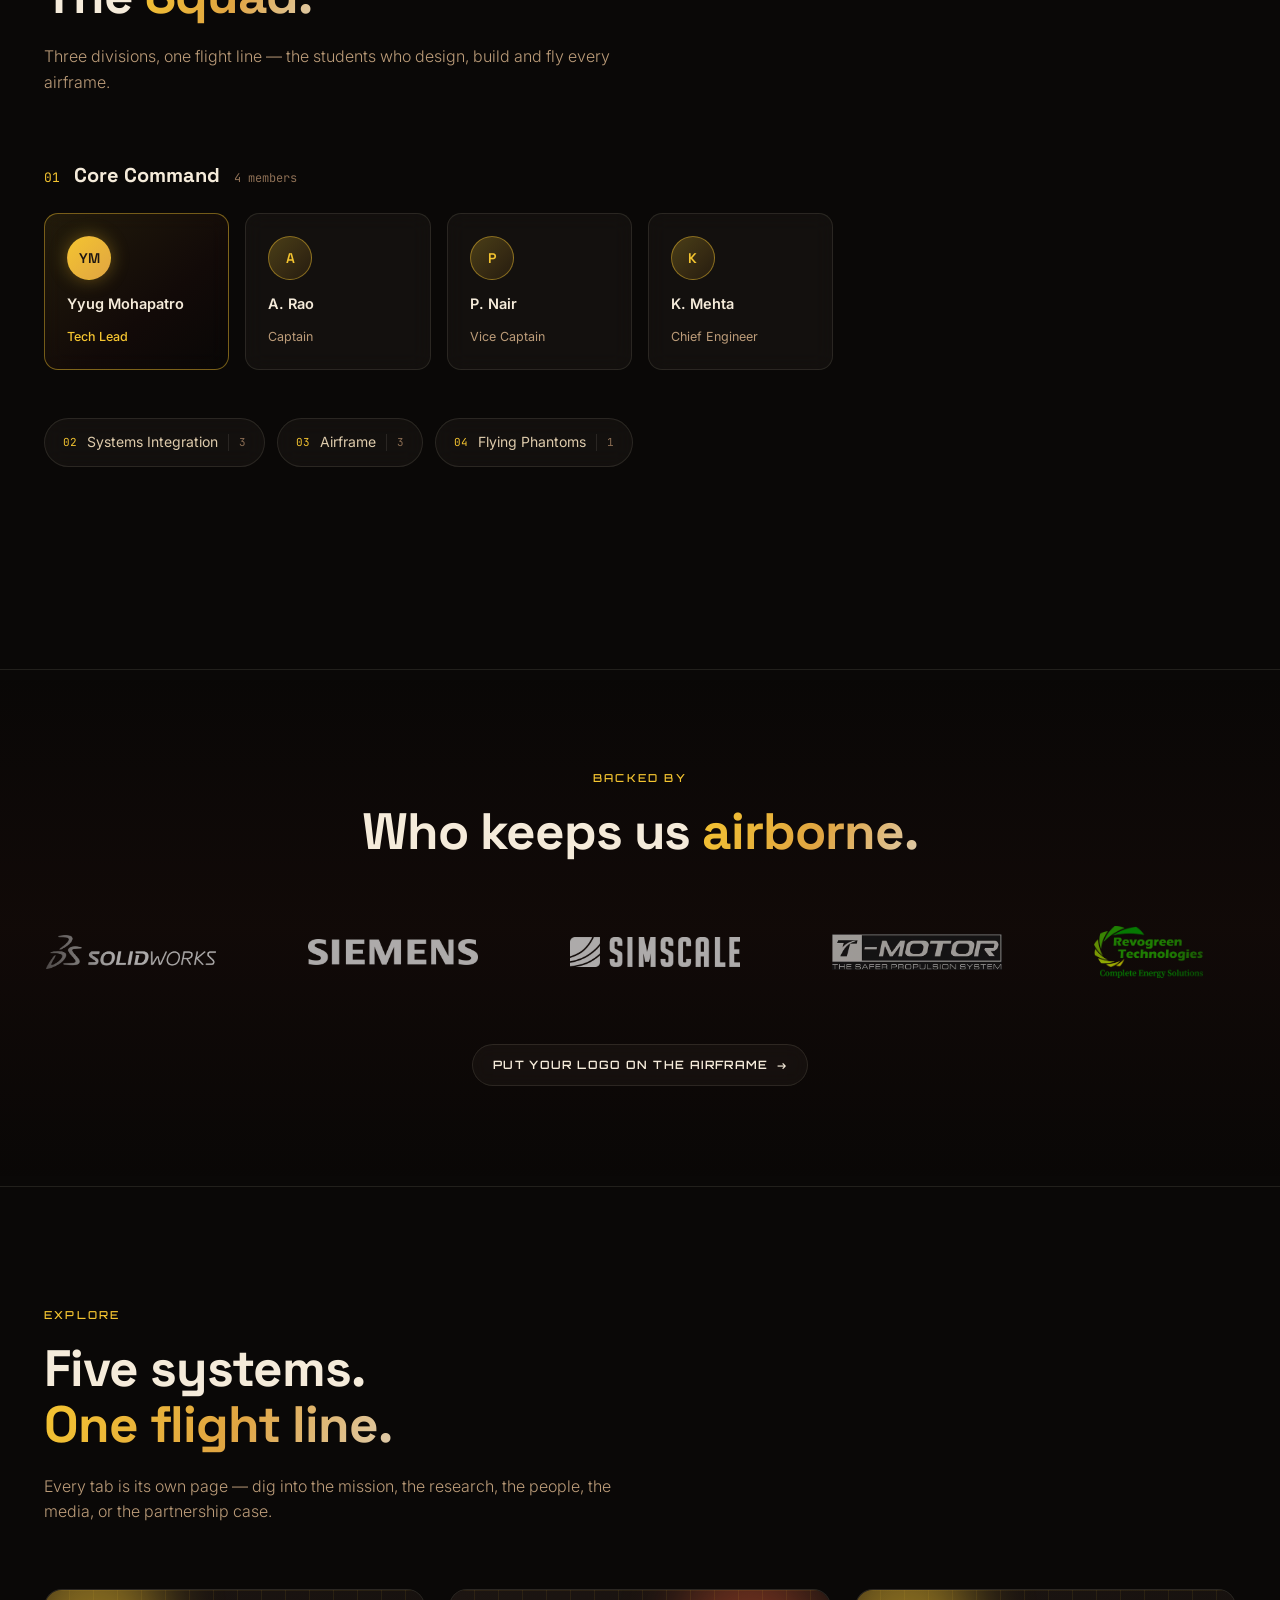
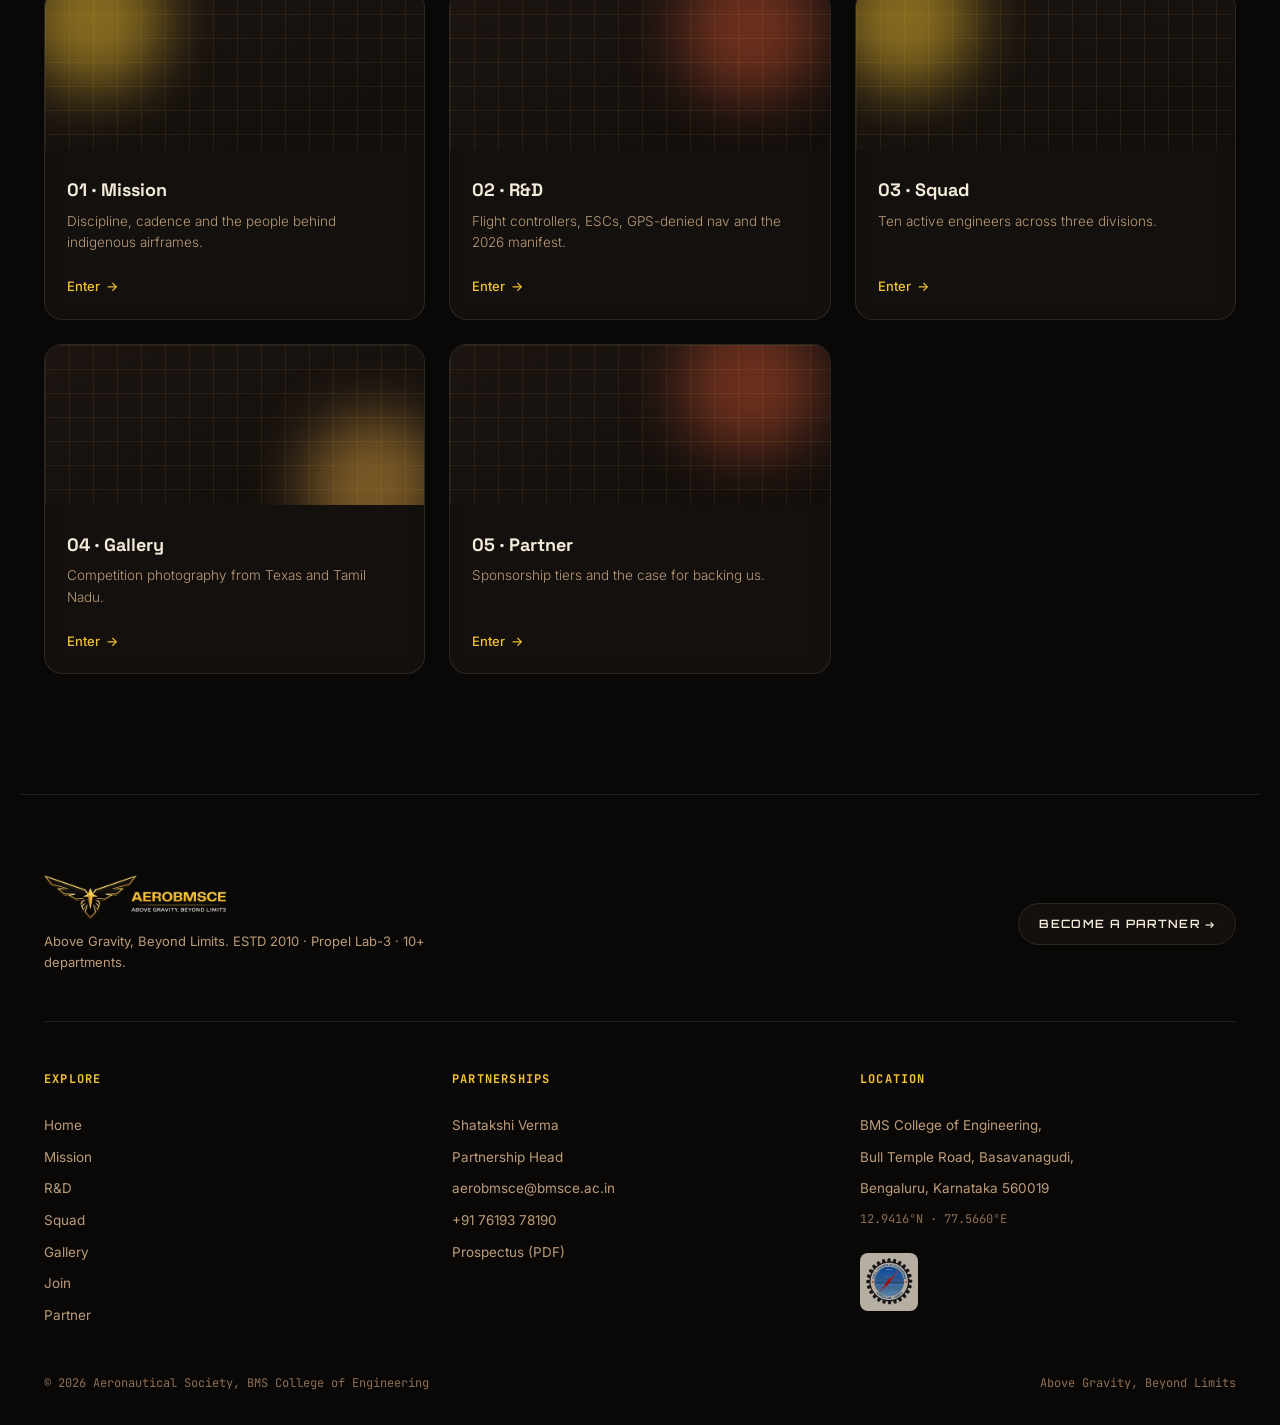
==== commit 844397f1: "Wire in the supplied logo set Flying Phantoms finally has a logo. That card had been showing an 'FP'" ====
--- a/index.html
+++ b/index.html
@@ -11,11 +11,13 @@
 <meta property="og:title" content="AeroBMSCE — Above Gravity, Beyond Limits">
 <meta property="og:description" content="AeroBMSCE — the aerospace &amp; UAV club of BMS College of Engineering. Sixteen years of fixed-wing, VTOL, hybrid and quadrotor flight.">
 <meta property="og:url" content="https://aero-bmsce-new.vercel.app/">
-<meta property="og:image" content="https://aero-bmsce-new.vercel.app/assets/media/usa-03-in-flight.webp">
+<meta property="og:image" content="https://aero-bmsce-new.vercel.app/assets/media/og-card.jpg">
+<meta property="og:image:width" content="1200">
+<meta property="og:image:height" content="630">
 <meta name="twitter:card" content="summary_large_image">
 <meta name="twitter:title" content="AeroBMSCE — Above Gravity, Beyond Limits">
 <meta name="twitter:description" content="AeroBMSCE — the aerospace &amp; UAV club of BMS College of Engineering. Sixteen years of fixed-wing, VTOL, hybrid and quadrotor flight.">
-<meta name="twitter:image" content="https://aero-bmsce-new.vercel.app/assets/media/usa-03-in-flight.webp">
+<meta name="twitter:image" content="https://aero-bmsce-new.vercel.app/assets/media/og-card.jpg">
 <meta name="theme-color" content="#0A0807">
 <link rel="preconnect" href="https://fonts.googleapis.com">
 <link rel="preconnect" href="https://fonts.gstatic.com" crossorigin>
@@ -45,8 +47,14 @@
      script never runs, so it can never trap the page. -->
 <div class="preloader no-js" role="status" aria-live="polite" aria-label="Loading">
   <div class="pre-frame">
-    <img class="pre-mark" src="assets/logos/aerobmsce-wordmark.webp"
-         alt="AeroBMSCE" width="900" height="218" fetchpriority="high" decoding="sync">
+    <picture>
+      <!-- the horizontal lockup is 4:1; on a phone that leaves it tiny,
+           so narrow screens get the stacked version instead -->
+      <source media="(max-width: 560px)" srcset="assets/logos/aerobmsce-lockup-stacked.webp"
+              width="508" height="475">
+      <img class="pre-mark" src="assets/logos/aerobmsce-wordmark.webp"
+           alt="AeroBMSCE" width="900" height="218" fetchpriority="high" decoding="sync">
+    </picture>
   </div>
   <div class="pre-bar"><span class="pre-fill"></span></div>
   <p class="pre-status">Initializing <b>systems</b></p>
--- a/style.css
+++ b/style.css
@@ -2256,9 +2256,12 @@
   .pre-mark{ animation:none; }
   .preloader{ animation:preFailsafe 0.01s linear 0.4s forwards; }
 }
-@media (max-width: 600px){
+/* matches the <picture> breakpoint exactly — below 560 the stacked
+   lockup is served, and it is near-square, so it needs its own width */
+@media (max-width: 560px){
   .pre-frame{ padding:24px 26px; }
   .pre-frame::before, .pre-frame::after{ width:18px; height:18px; }
+  .pre-mark{ width:min(200px, 50vw); }
 }
 /* second and later page views in the same session skip it entirely,
    set by an inline script in <head> so there is no flash */
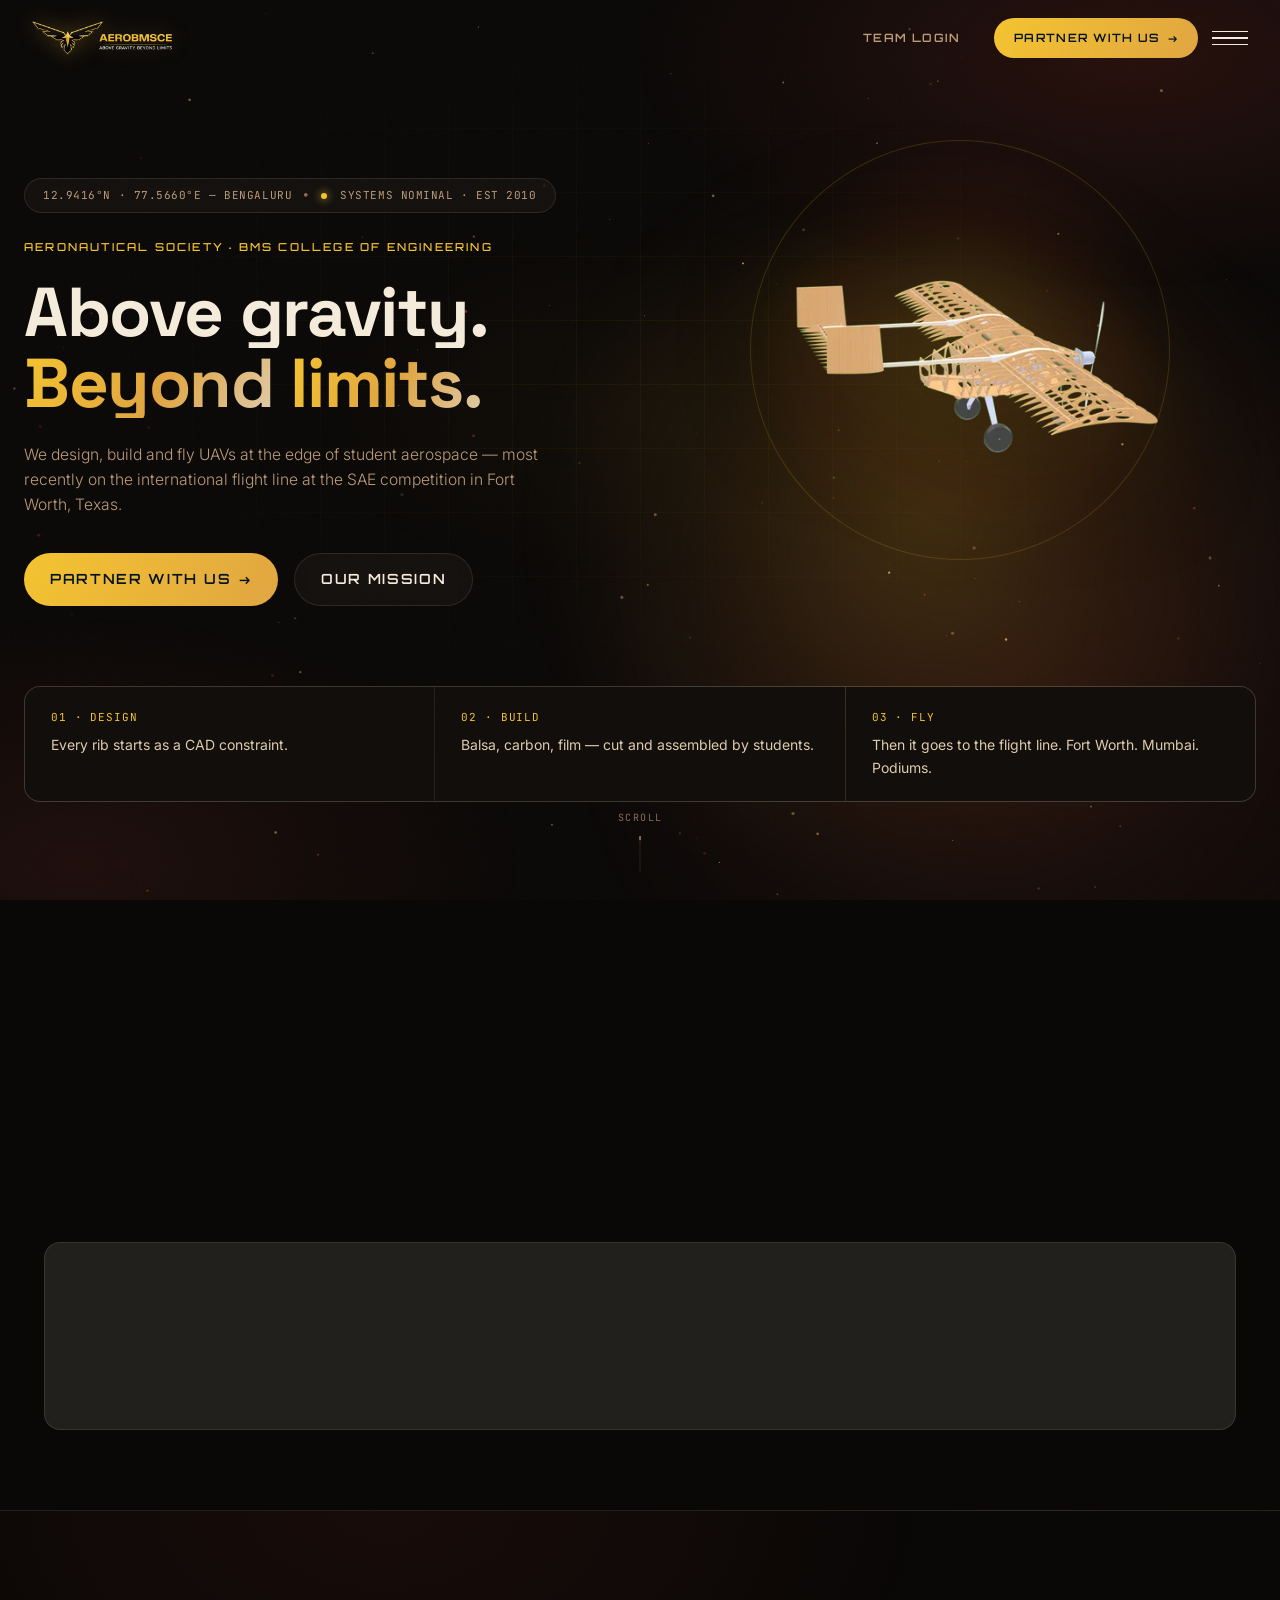
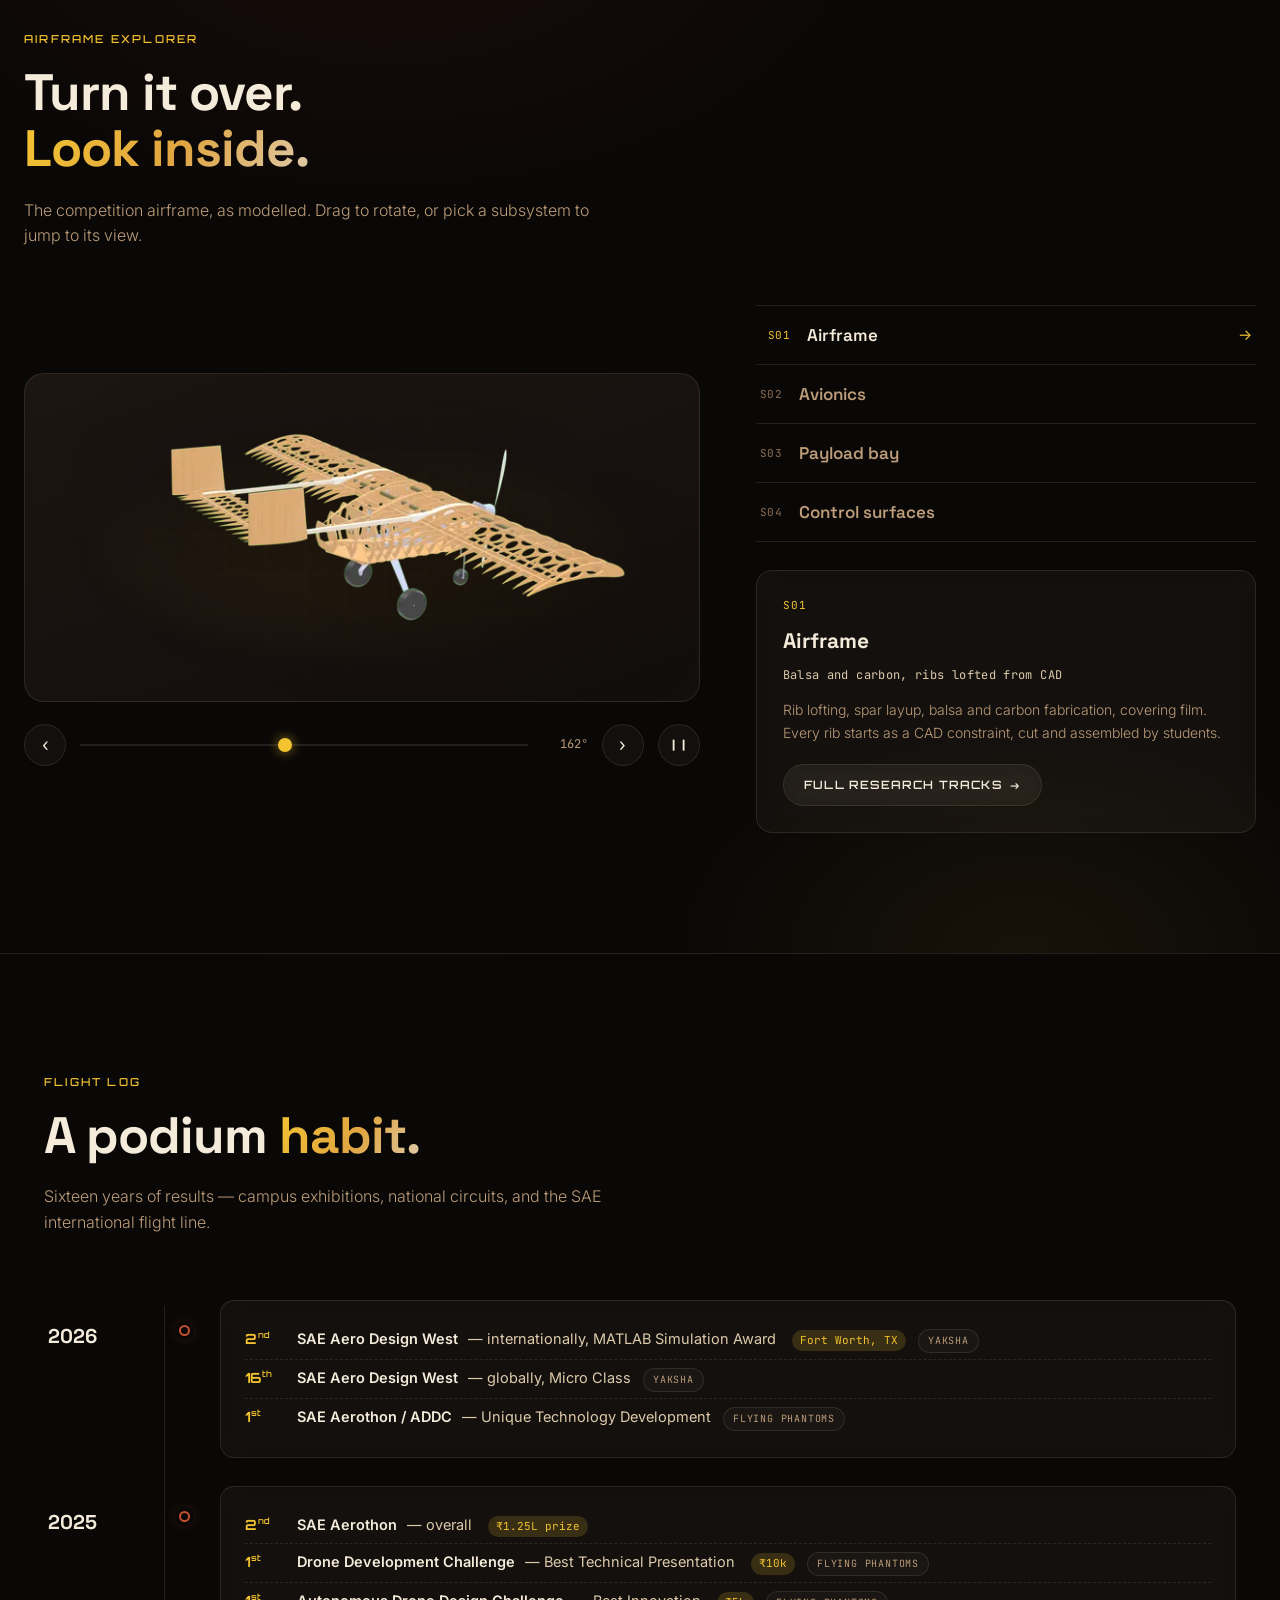
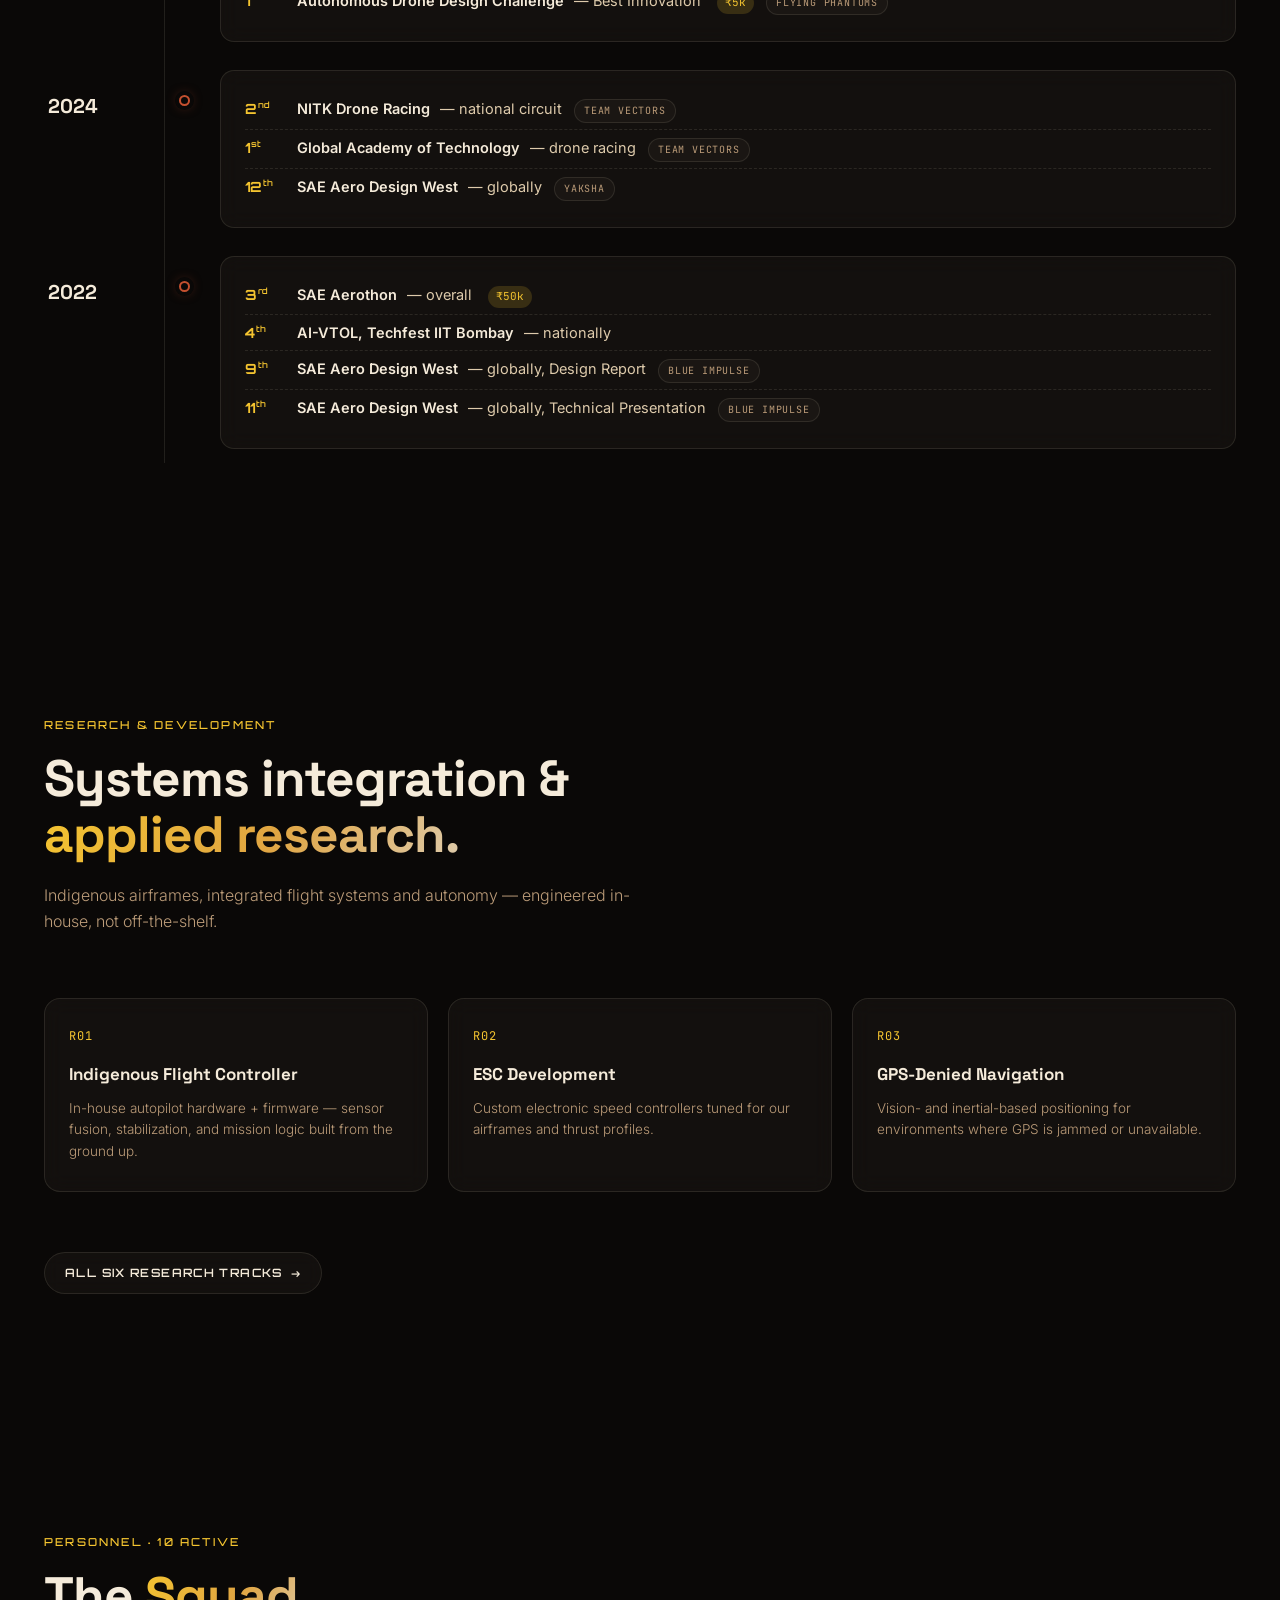
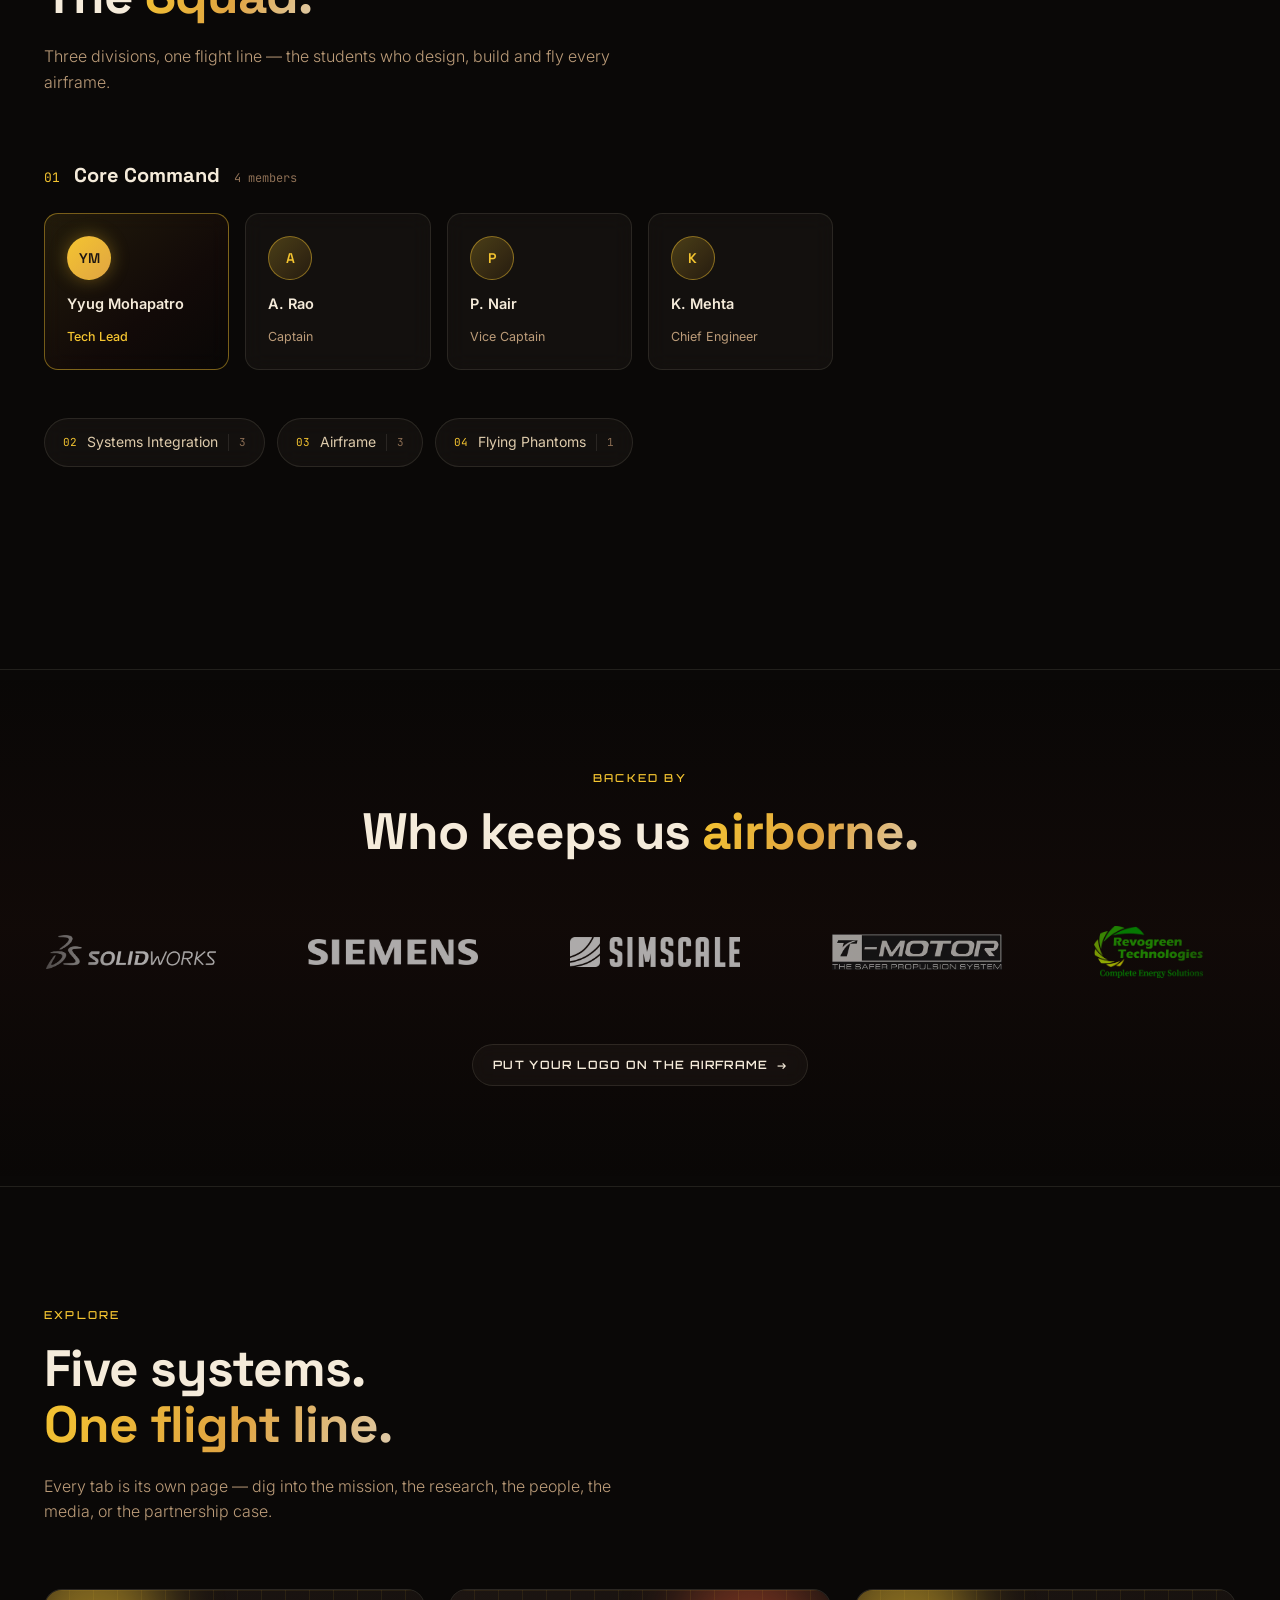
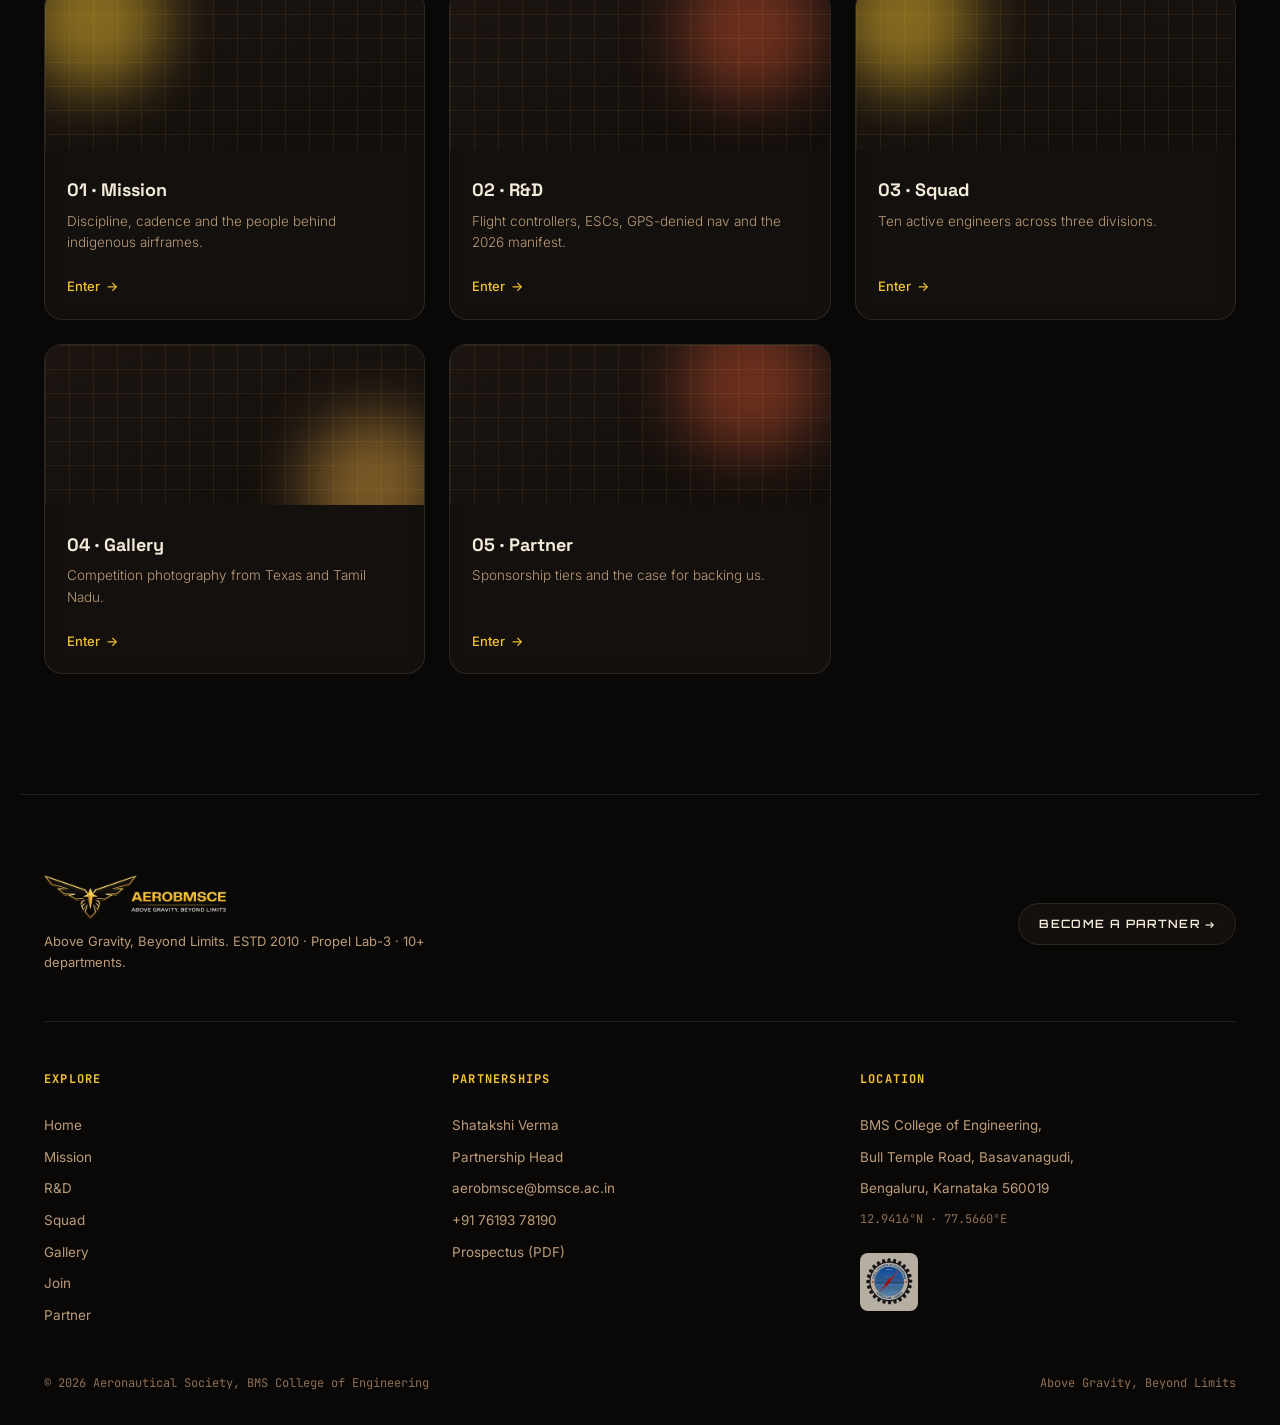
==== commit 938d5164: "Proper icon set and web manifest, from the badge artwork The circular badge solves a problem the wid" ====
--- a/index.html
+++ b/index.html
@@ -22,8 +22,9 @@
 <link rel="preconnect" href="https://fonts.googleapis.com">
 <link rel="preconnect" href="https://fonts.gstatic.com" crossorigin>
 <link href="https://fonts.googleapis.com/css2?family=Space+Grotesk:wght@400;500;600;700&family=Inter:wght@300;400;500;600&family=JetBrains+Mono:wght@400;500&display=swap" rel="stylesheet">
-<link rel="icon" type="image/png" sizes="64x64" href="assets/logos/favicon.png">
-<link rel="apple-touch-icon" href="assets/logos/apple-touch-icon.png">
+<link rel="icon" type="image/png" sizes="48x48" href="assets/logos/favicon.png">
+<link rel="apple-touch-icon" sizes="180x180" href="assets/logos/apple-touch-icon.png">
+<link rel="manifest" href="site.webmanifest">
 <link rel="preload" as="image" href="assets/plane/frame_00.webp">
 <link rel="preload" href="assets/logos/aerobmsce-wordmark.webp" as="image" fetchpriority="high">
 <link rel="preload" href="assets/fonts/Orbitron-var.woff2" as="font" type="font/woff2" crossorigin>
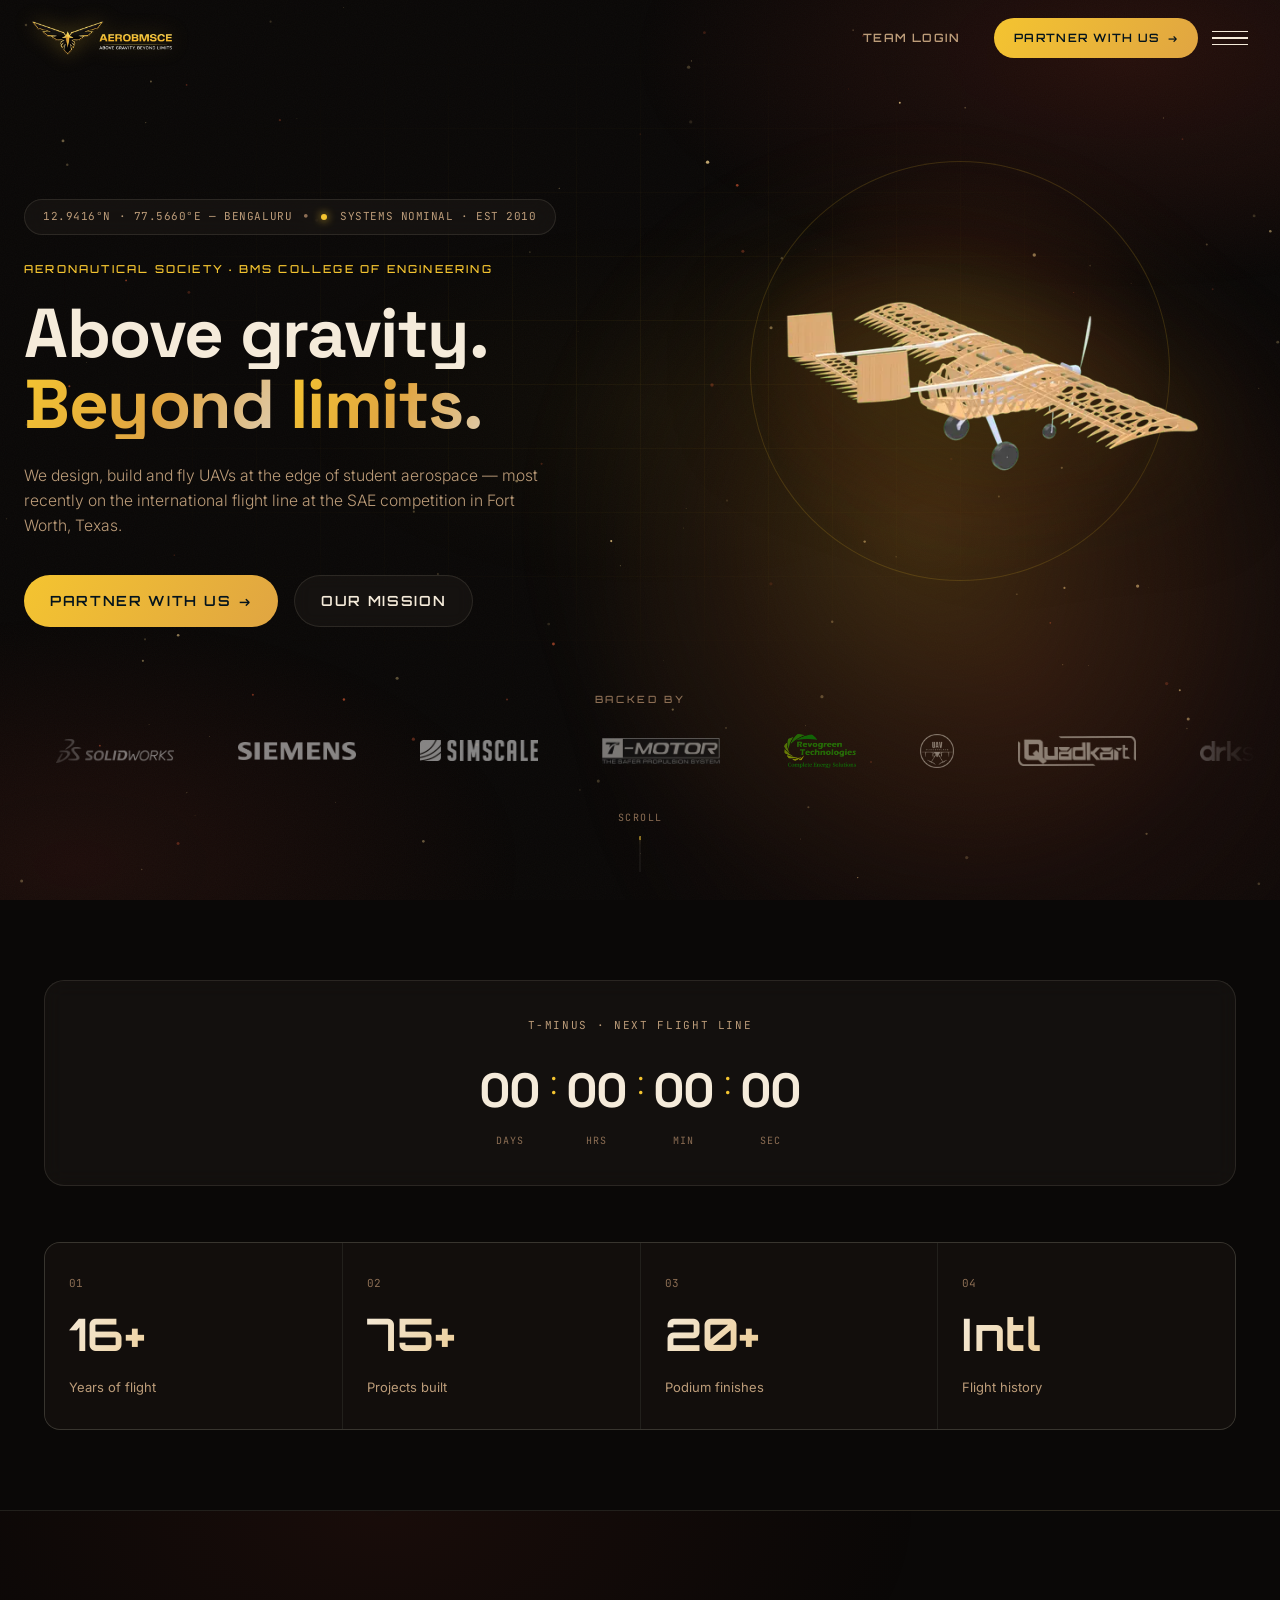
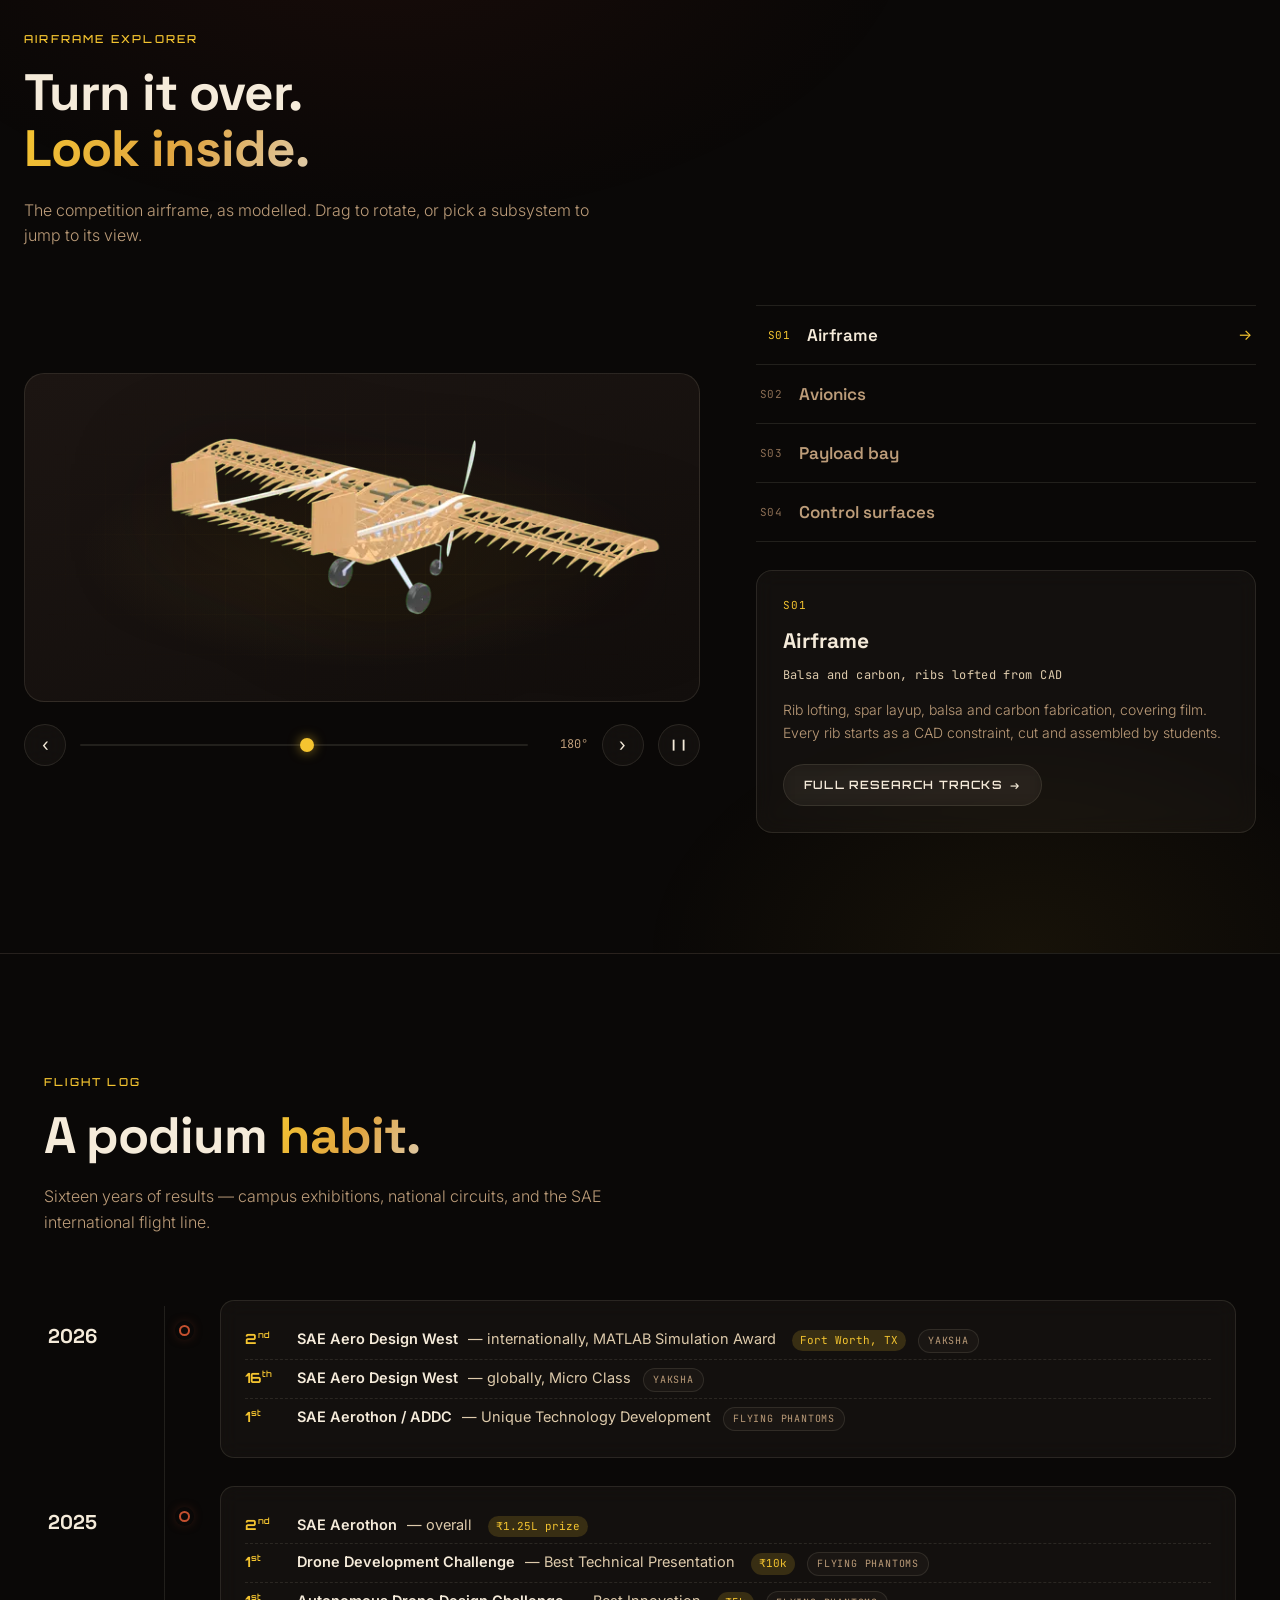
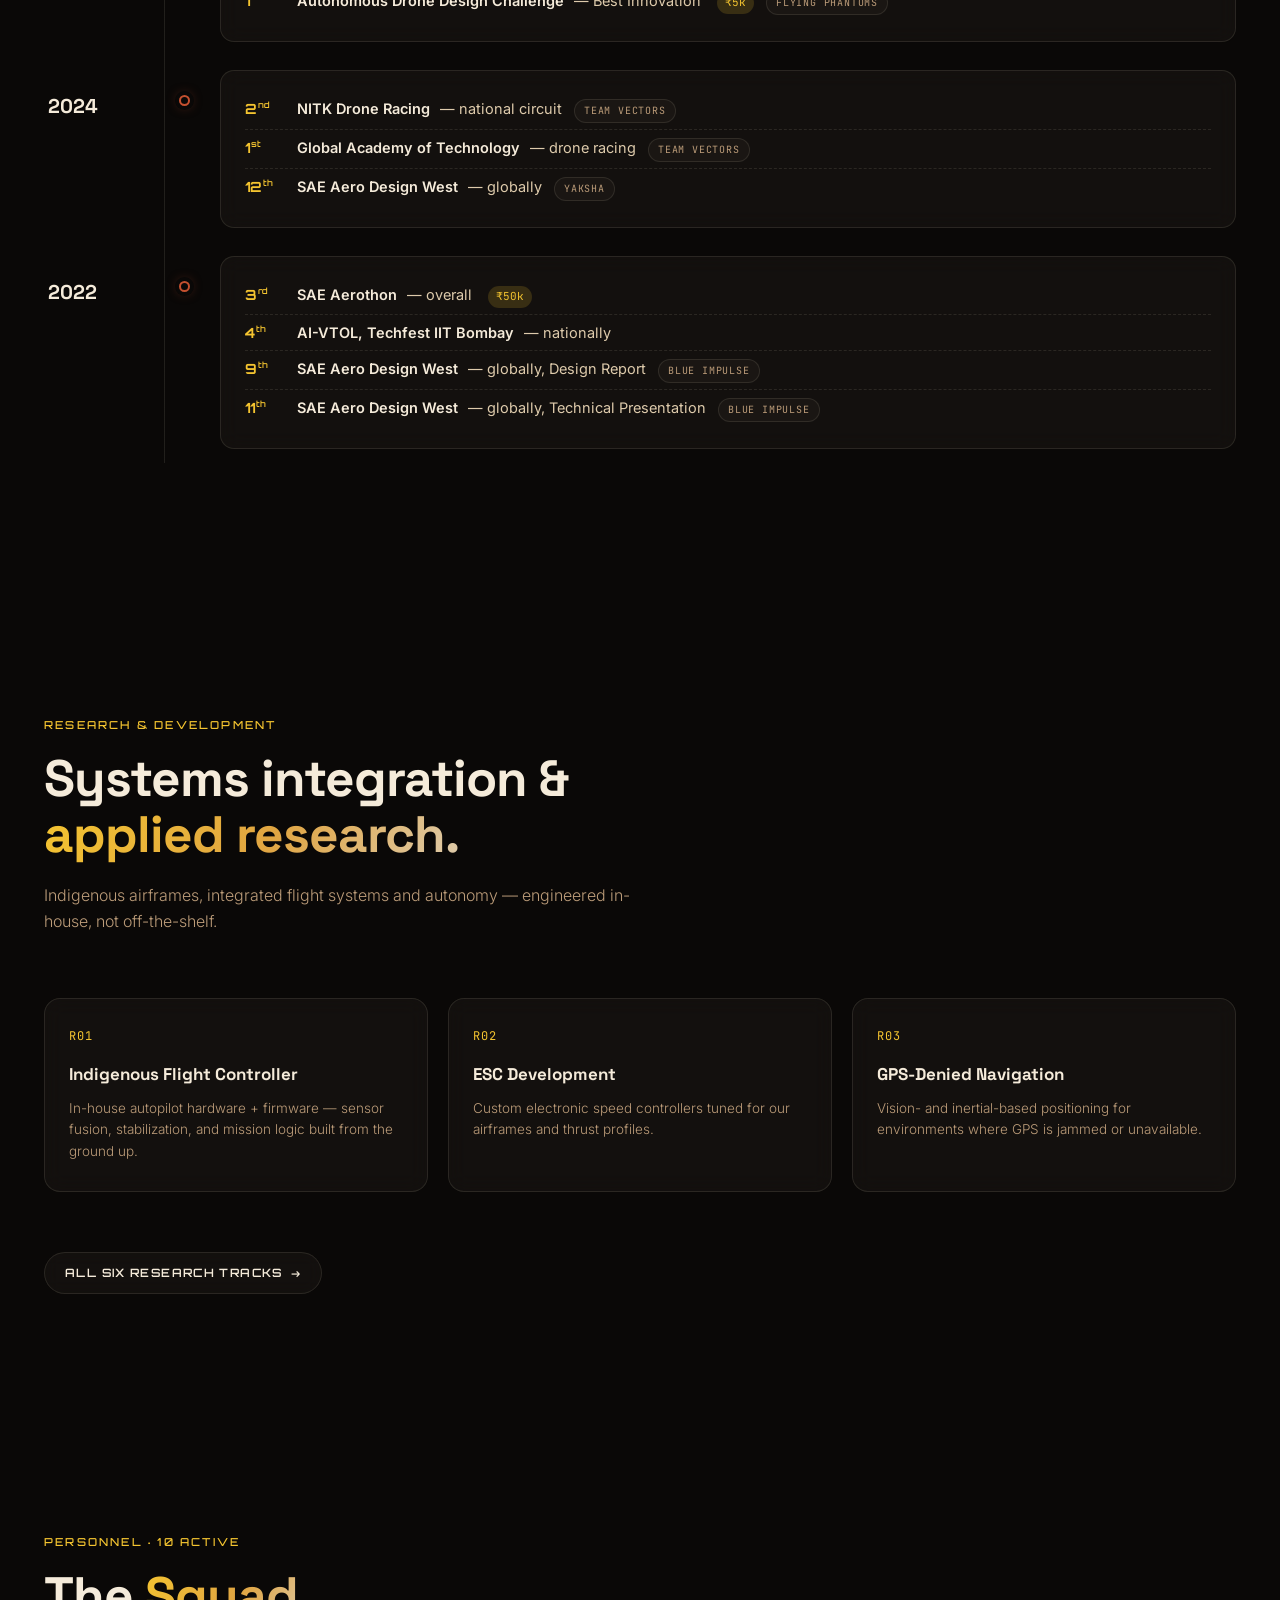
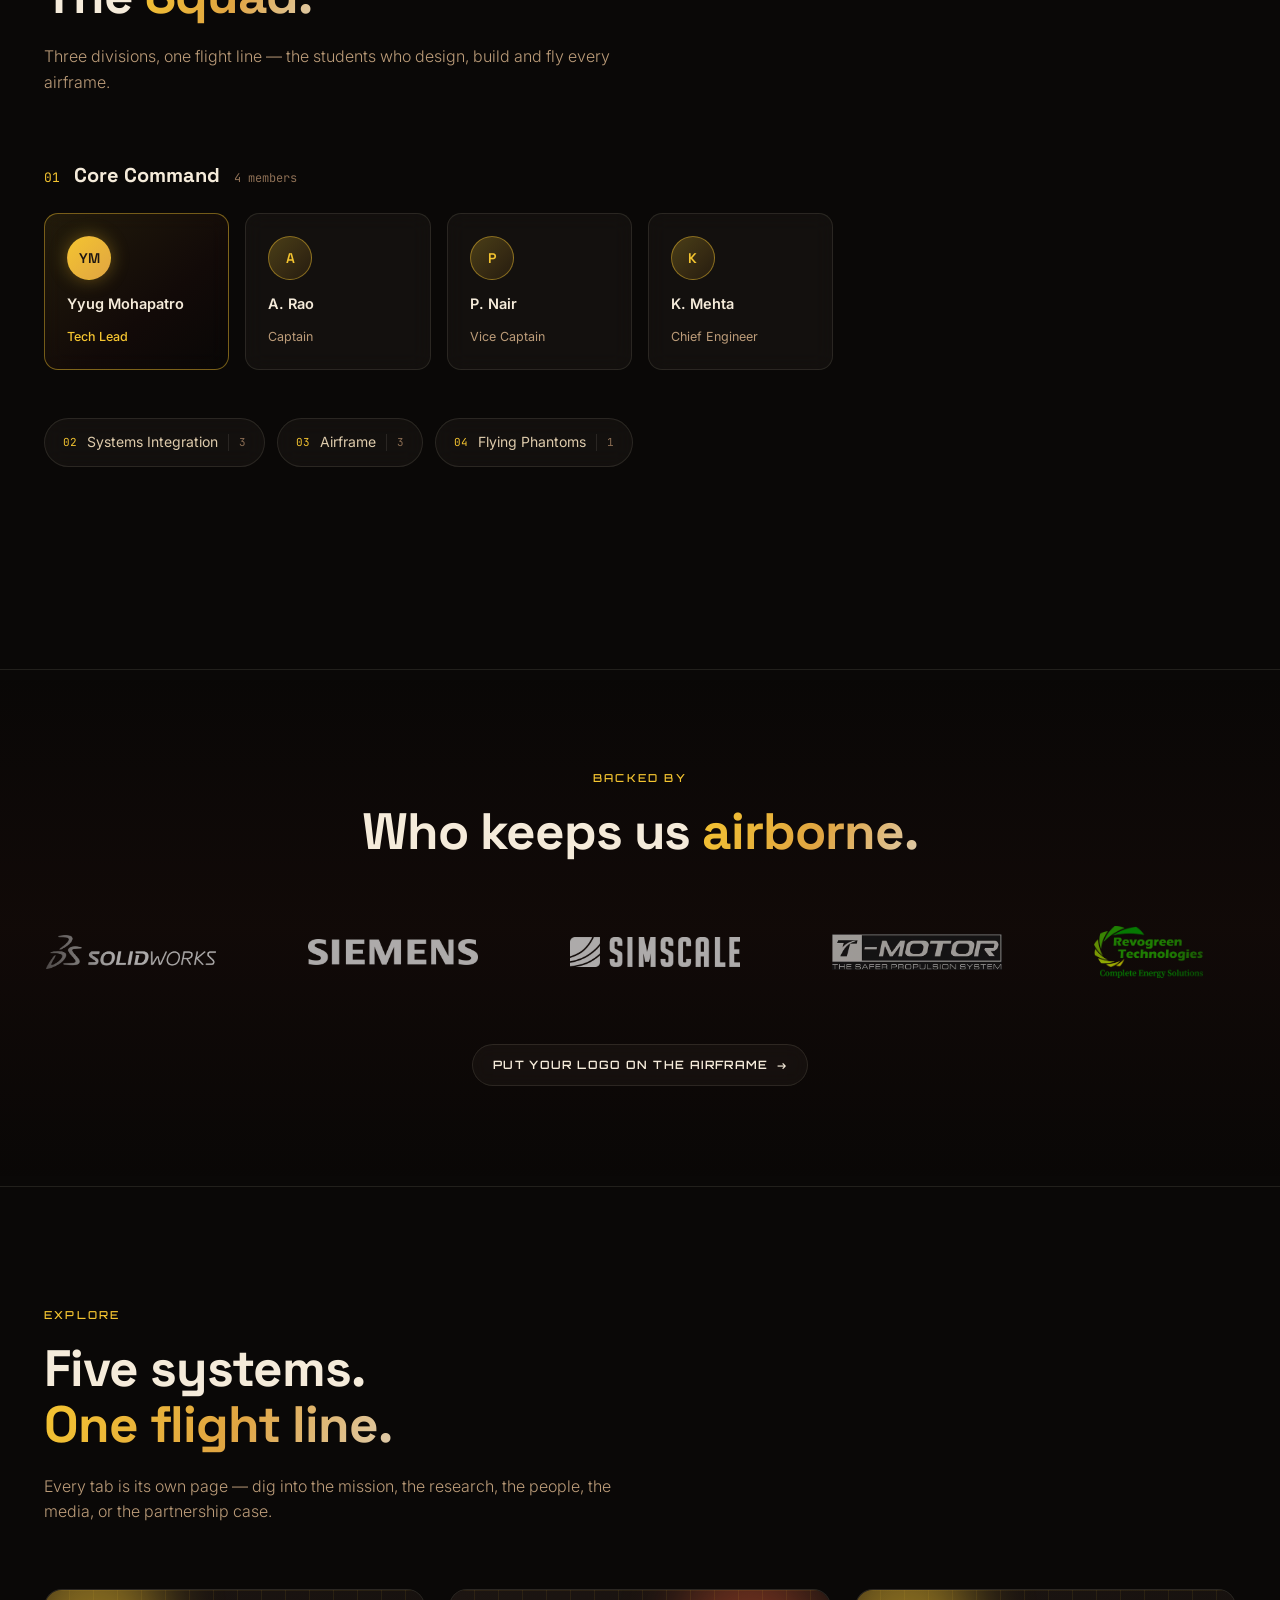
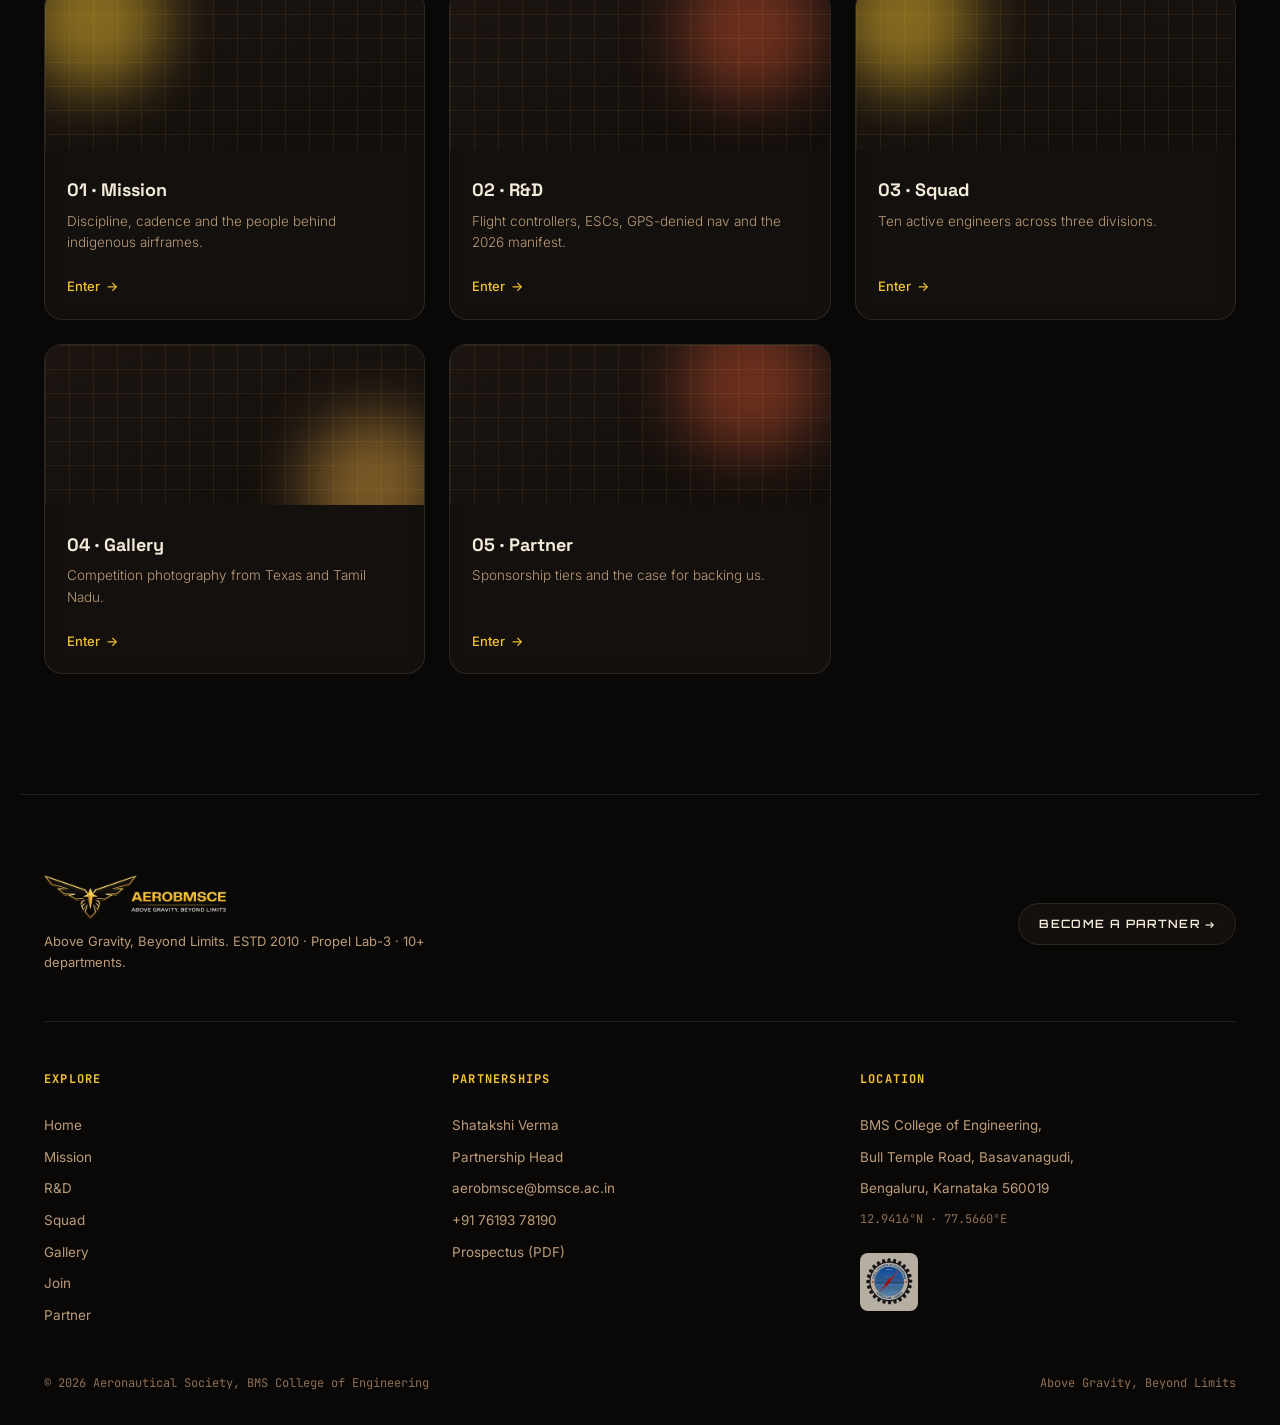
==== commit 061e7c6a: "Hero: sponsor marquee replaces the design/build/fly strip Nine active sponsors, scrolling, pausing o" ====
--- a/index.html
+++ b/index.html
@@ -146,18 +146,36 @@
     </div>
   </div>
 
-  <div class="hero-steps reveal">
-    <div class="step">
-      <span class="step-idx">01 · DESIGN</span>
-      <span class="step-copy">Every rib starts as a CAD constraint.</span>
-    </div>
-    <div class="step">
-      <span class="step-idx">02 · BUILD</span>
-      <span class="step-copy">Balsa, carbon, film — cut and assembled by students.</span>
-    </div>
-    <div class="step">
-      <span class="step-idx">03 · FLY</span>
-      <span class="step-copy">Then it goes to the flight line. Fort Worth. Mumbai. Podiums.</span>
+  <!-- Hero sponsor strip. The dedicated sponsor band further down keeps the
+       full credited list; this is the shorter "who backs us" signal that
+       belongs above the fold. -->
+  <div class="hero-marquee reveal">
+    <span class="hero-marquee-label">Backed by</span>
+    <div class="marquee marquee--hero" aria-label="Our sponsors">
+      <div class="marquee-track">
+        <div class="marquee-set">
+        <span class="marquee-item"><img src="assets/logos/sponsor-solidworks.webp" alt="SolidWorks" width="240" height="80" fetchpriority="low"></span>
+        <span class="marquee-item"><img src="assets/logos/sponsor-siemens.webp" alt="Siemens" width="240" height="80" fetchpriority="low"></span>
+        <span class="marquee-item"><img src="assets/logos/sponsor-simscale.webp" alt="SimScale" width="240" height="80" fetchpriority="low"></span>
+        <span class="marquee-item"><img src="assets/logos/sponsor-tmotor.webp" alt="T-Motor" width="240" height="80" fetchpriority="low"></span>
+        <span class="marquee-item"><img src="assets/logos/sponsor-revogreen.webp" alt="Revogreen Technologies" width="240" height="80" fetchpriority="low"></span>
+        <span class="marquee-item"><img src="assets/logos/sponsor-uav-marketplace.webp" alt="UAV Marketplace" width="240" height="80" fetchpriority="low"></span>
+        <span class="marquee-item"><img src="assets/logos/sponsor-quadkart.webp" alt="Quadkart" width="240" height="80" fetchpriority="low"></span>
+        <span class="marquee-item"><img src="assets/logos/sponsor-drkstore.webp" alt="drkstore.in" width="240" height="80" fetchpriority="low"></span>
+        <span class="marquee-item"><img src="assets/logos/sponsor-onlyscrews.webp" alt="OnlyScrews" width="240" height="80" fetchpriority="low"></span>
+        </div>
+        <div class="marquee-set" aria-hidden="true">
+        <span class="marquee-item"><img src="assets/logos/sponsor-solidworks.webp" alt="" width="240" height="80" fetchpriority="low"></span>
+        <span class="marquee-item"><img src="assets/logos/sponsor-siemens.webp" alt="" width="240" height="80" fetchpriority="low"></span>
+        <span class="marquee-item"><img src="assets/logos/sponsor-simscale.webp" alt="" width="240" height="80" fetchpriority="low"></span>
+        <span class="marquee-item"><img src="assets/logos/sponsor-tmotor.webp" alt="" width="240" height="80" fetchpriority="low"></span>
+        <span class="marquee-item"><img src="assets/logos/sponsor-revogreen.webp" alt="" width="240" height="80" fetchpriority="low"></span>
+        <span class="marquee-item"><img src="assets/logos/sponsor-uav-marketplace.webp" alt="" width="240" height="80" fetchpriority="low"></span>
+        <span class="marquee-item"><img src="assets/logos/sponsor-quadkart.webp" alt="" width="240" height="80" fetchpriority="low"></span>
+        <span class="marquee-item"><img src="assets/logos/sponsor-drkstore.webp" alt="" width="240" height="80" fetchpriority="low"></span>
+        <span class="marquee-item"><img src="assets/logos/sponsor-onlyscrews.webp" alt="" width="240" height="80" fetchpriority="low"></span>
+        </div>
+      </div>
     </div>
   </div>
 
--- a/style.css
+++ b/style.css
@@ -413,22 +413,29 @@
 
 .hero-ctas{ display:flex; gap:16px; justify-content:flex-start; flex-wrap:wrap; }
 
-.hero-steps{
-  display:grid; grid-template-columns:repeat(3, 1fr); gap:1px;
-  max-width:var(--max); width:100%; margin-top:80px;
-  background:var(--border); border:1px solid var(--border); border-radius:16px;
-  overflow:hidden;
-}
-.step{
-  background:var(--bg-1); padding:22px 26px;
-  display:flex; flex-direction:column; gap:8px;
-  transition:background 0.3s;
-}
-.step:hover{ background:var(--bg-2); }
-.step-idx{
-  font-family:var(--font-mono); font-size:11px; color:var(--cyan); letter-spacing:0.08em;
-}
-.step-copy{ font-size:14px; color:var(--silver); }
+/* ---------- hero sponsor strip ----------
+   Replaces the old three-step design/build/fly panel. Deliberately
+   quieter than the sponsor band further down: no card, smaller logos,
+   slower scroll — it is a signal above the fold, not the credits. */
+.hero-marquee{
+  max-width:var(--max); width:100%; margin-top:64px;
+  display:flex; flex-direction:column; align-items:center; gap:14px;
+}
+.hero-marquee-label{
+  font-family:var(--font-display); font-weight:500;
+  font-size:10px; letter-spacing:0.26em; text-transform:uppercase;
+  color:var(--slate-dim);
+}
+.marquee--hero{
+  /* wider fade than the main band so the logos dissolve into the hero
+     rather than stopping at a hard edge */
+  mask-image:linear-gradient(90deg, transparent, black 14%, black 86%, transparent);
+  -webkit-mask-image:linear-gradient(90deg, transparent, black 14%, black 86%, transparent);
+}
+.marquee--hero .marquee-track{ animation-duration:58s; }
+.marquee--hero .marquee-item{ padding:0 32px; height:60px; }
+.marquee--hero .marquee-item img{ max-height:34px; max-width:118px; opacity:0.5; }
+.marquee--hero .marquee-item:hover img{ opacity:0.92; }
 
 .scroll-cue{
   position:absolute; bottom:28px; left:50%; translate:-50% 0;
@@ -738,10 +745,13 @@
 }
 
 /* ---------- fleet / competition team cards ---------- */
-.fleet-grid{ display:grid; grid-template-columns:repeat(3, 1fr); gap:22px; }
+/* All four teams sit on one line. At 1240px that is a 293px column, so
+   the padding and mark height below are tuned for that width rather than
+   the roomier three-up they replace. */
+.fleet-grid{ display:grid; grid-template-columns:repeat(4, 1fr); gap:18px; }
 .fleet-card{
-  display:flex; flex-direction:column; gap:10px;
-  padding:28px 26px 26px; border-radius:18px;
+  display:flex; flex-direction:column; gap:9px;
+  padding:24px 20px 22px; border-radius:18px;
   border:1px solid var(--border); background:var(--glass);
   backdrop-filter:blur(10px);
   transition:transform 0.4s var(--ease), border-color 0.4s, box-shadow 0.4s;
@@ -752,16 +762,16 @@
   box-shadow:0 22px 55px -22px rgba(244,196,48,0.28);
 }
 .fleet-mark{
-  height:110px; margin-bottom:8px;
+  height:88px; margin-bottom:6px;
   display:flex; align-items:center; justify-content:flex-start;
 }
 .fleet-mark img{
-  max-height:100%; max-width:78%; width:auto; object-fit:contain;
+  max-height:100%; max-width:100%; width:auto; object-fit:contain;
   filter:drop-shadow(0 6px 18px rgba(0,0,0,0.5));
 }
 .fleet-mark--empty{
   align-items:center; justify-content:center;
-  width:96px; height:96px; border-radius:50%;
+  width:80px; height:80px; border-radius:50%;
   border:1px solid var(--border-hover);
   background:linear-gradient(135deg, rgba(244,196,48,0.2), rgba(154,51,35,0.12));
   margin-bottom:22px;
@@ -769,11 +779,12 @@
 .fleet-mark--empty span{
   font-family:var(--font-display); font-weight:700; font-size:21px; color:var(--cyan);
 }
-.fleet-card h3{ font-family:var(--font-head); font-size:19px; }
-.fleet-card p{ font-size:13.5px; color:var(--slate); font-weight:300; }
+.fleet-card h3{ font-family:var(--font-head); font-size:17.5px; line-height:1.25; }
+.fleet-card p{ font-size:13px; line-height:1.55; color:var(--slate); font-weight:300; }
 .fleet-meta{
-  font-family:var(--font-mono); font-size:11px; color:var(--slate-dim);
-  letter-spacing:0.06em; text-transform:uppercase; margin-top:6px;
+  font-family:var(--font-mono); font-size:10.5px; color:var(--slate-dim);
+  letter-spacing:0.06em; text-transform:uppercase;
+  margin-top:auto; padding-top:10px;
 }
 
 /* ---------- sponsors ---------- */
@@ -1218,7 +1229,6 @@
   .nav-links{ display:none; }
   .nav-toggle{ display:flex; }
   .hide-mobile{ display:none; }
-  .hero-steps{ grid-template-columns:1fr; }
   .hero-split{ grid-template-columns:1fr; gap:20px; text-align:center; }
   .hero-content{ text-align:center; }
   .hero-content .hero-sub{ margin-left:auto; margin-right:auto; }
@@ -1240,13 +1250,16 @@
   .timeline-node{ margin-top:8px; }
   .cta-band{ padding:26px; }
   .process-grid{ grid-template-columns:repeat(2, 1fr); }
-  .fleet-grid{ grid-template-columns:1fr; }
+  .fleet-grid{ grid-template-columns:repeat(2, 1fr); }
   .marquee-item{ padding:0 34px; }
+  .marquee--hero .marquee-item{ padding:0 22px; height:52px; }
+  .hero-marquee{ margin-top:44px; }
   .brand-logo{ height:28px; }
   .join-form-wrap{ grid-template-columns:1fr; gap:40px; margin-top:64px; }
 }
 
 @media (max-width: 600px){
+  .fleet-grid{ grid-template-columns:1fr; }
   .nav{ padding:14px 18px; }
   .section{ padding:80px 18px; }
   .stats-band{ padding:60px 18px; }
@@ -1274,6 +1287,8 @@
 }
 
 @media (prefers-reduced-motion: reduce){
+  /* the marquee is decorative; frozen it still reads as a logo row */
+  .marquee-track{ animation:none !important; }
   *{ animation:none !important; transition:none !important; }
 }
 
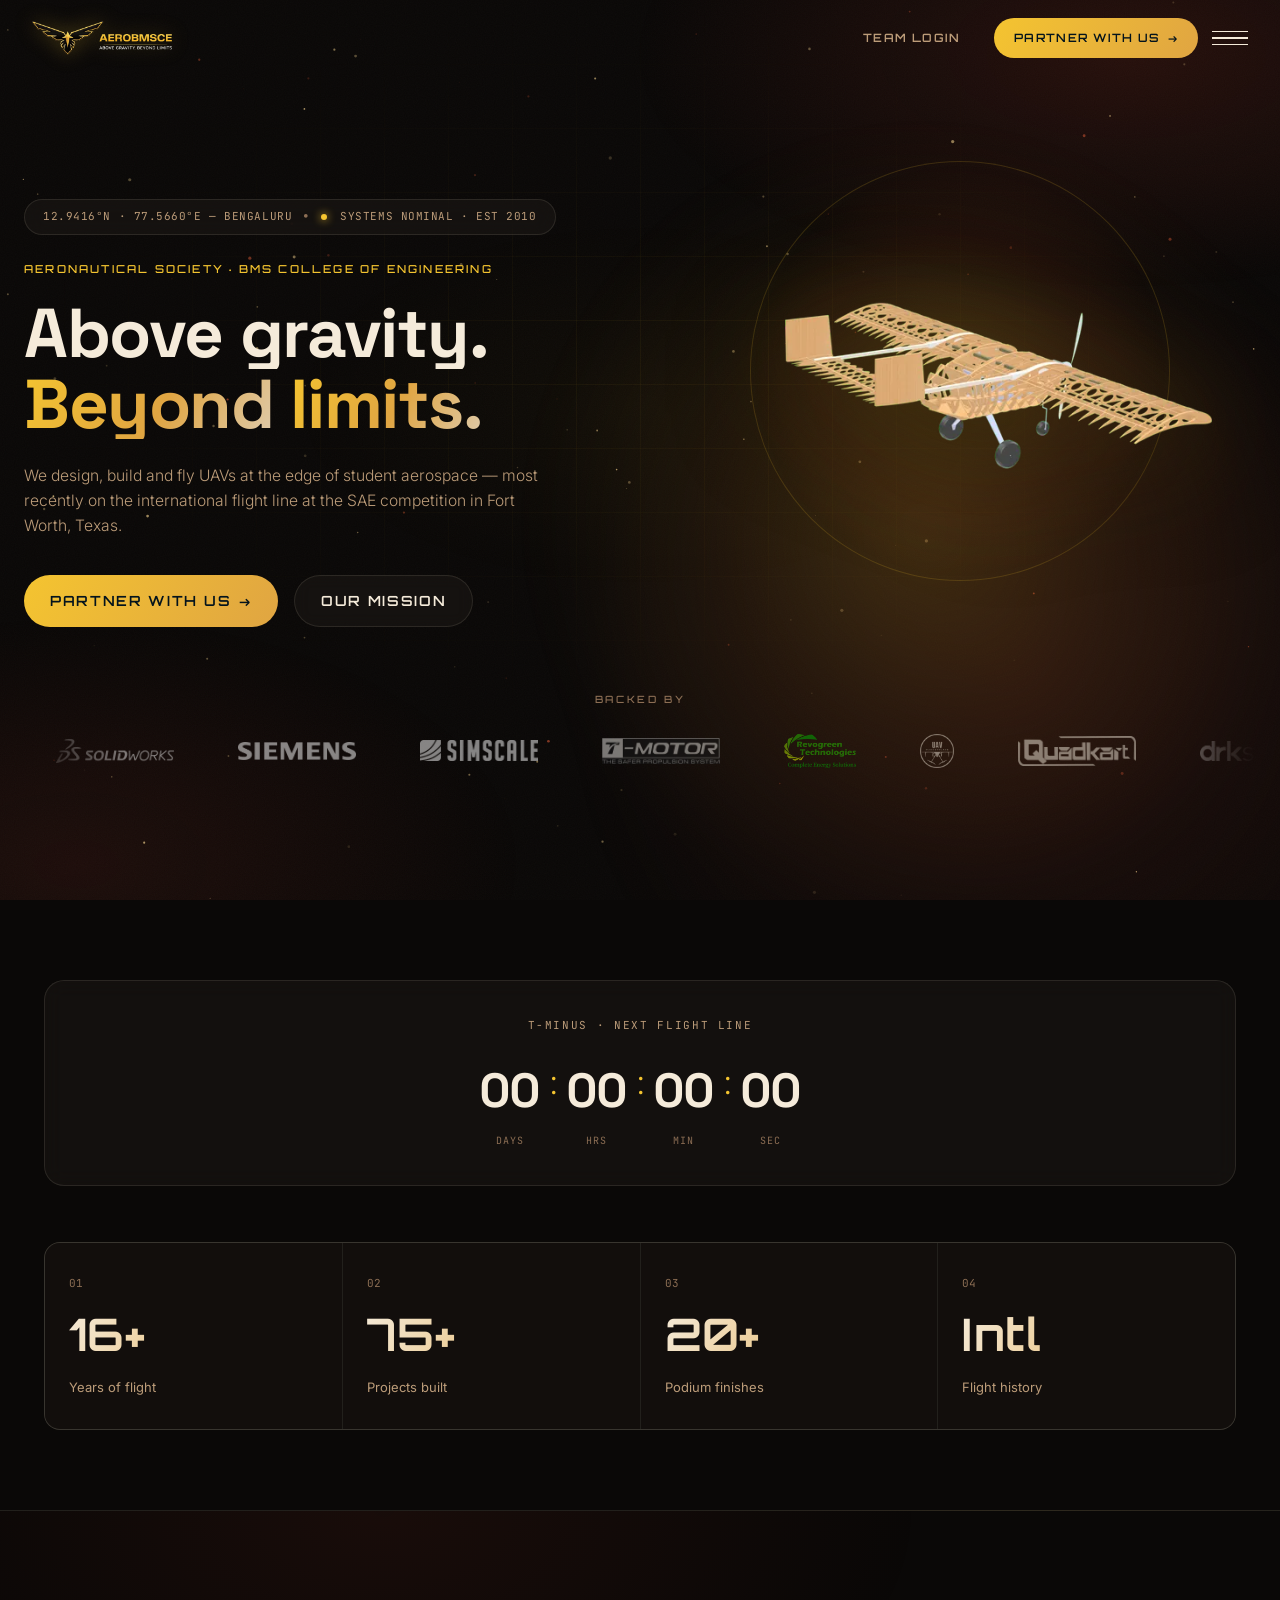
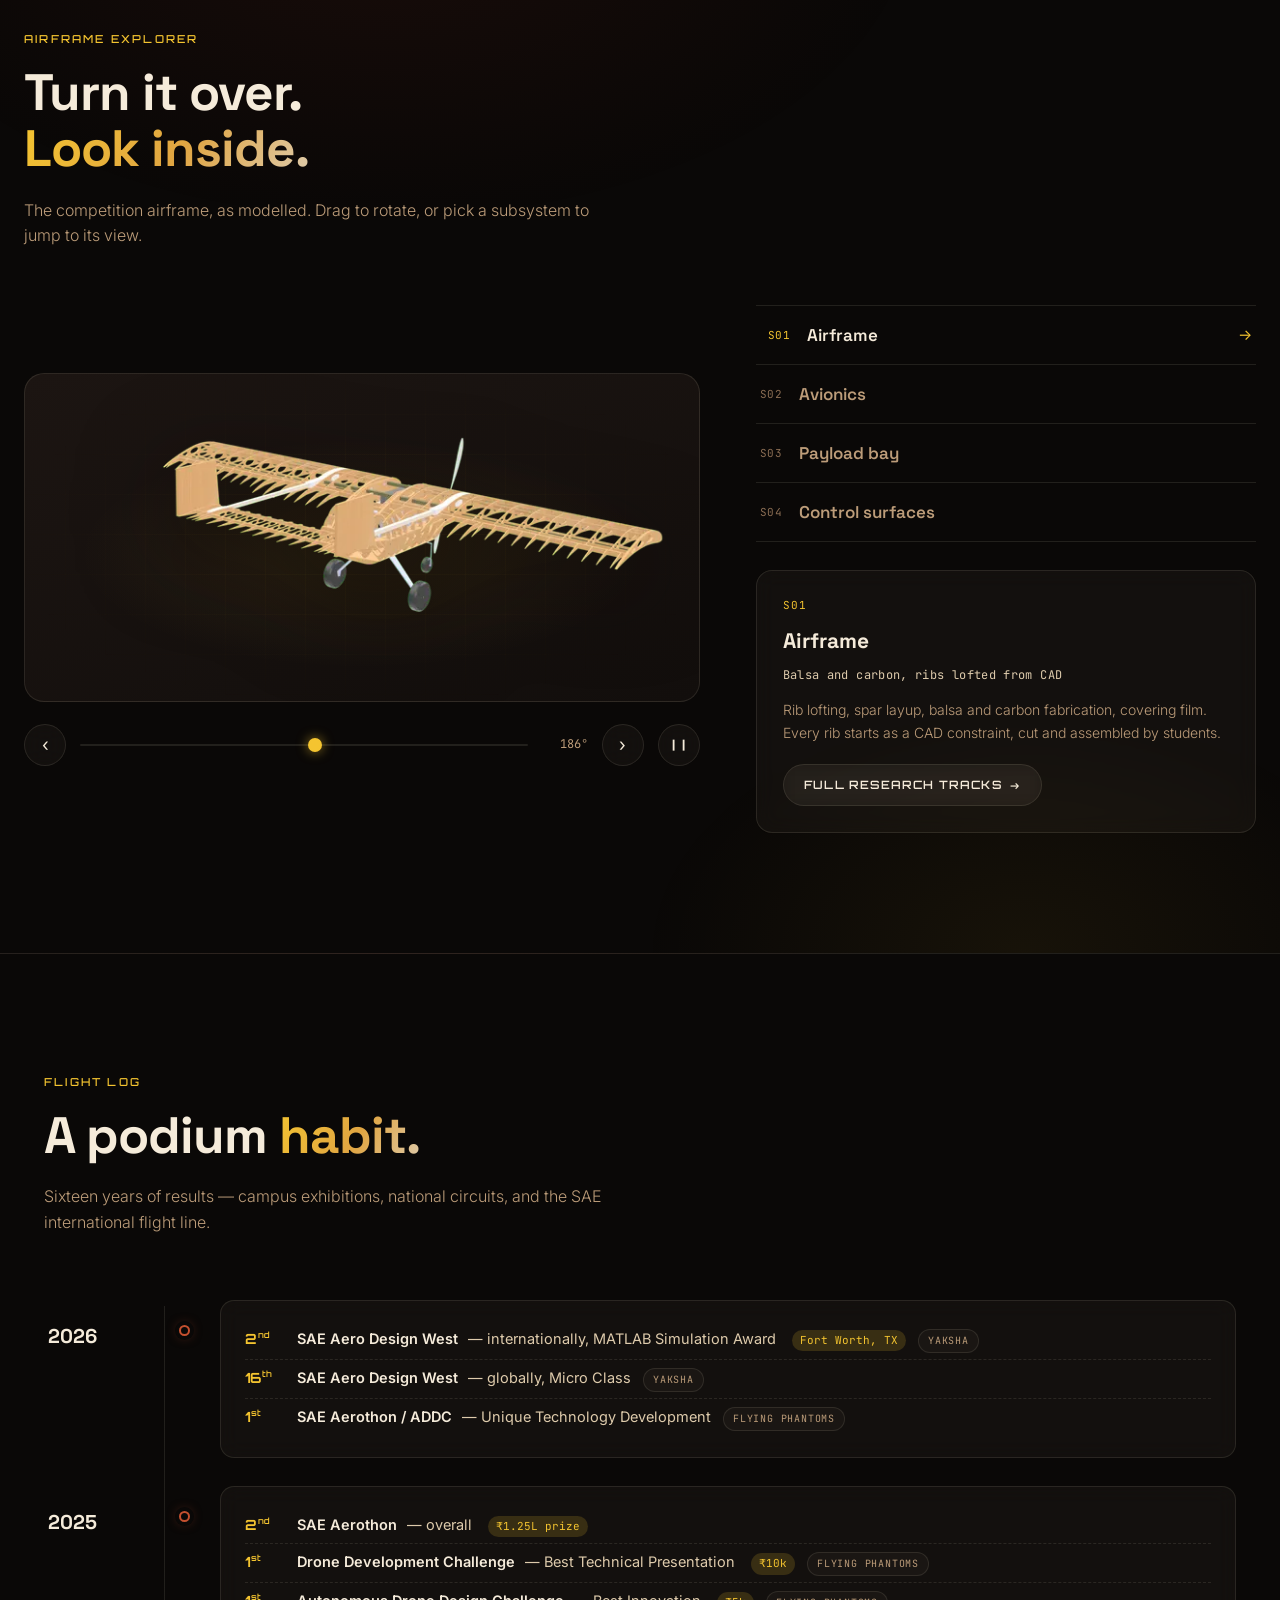
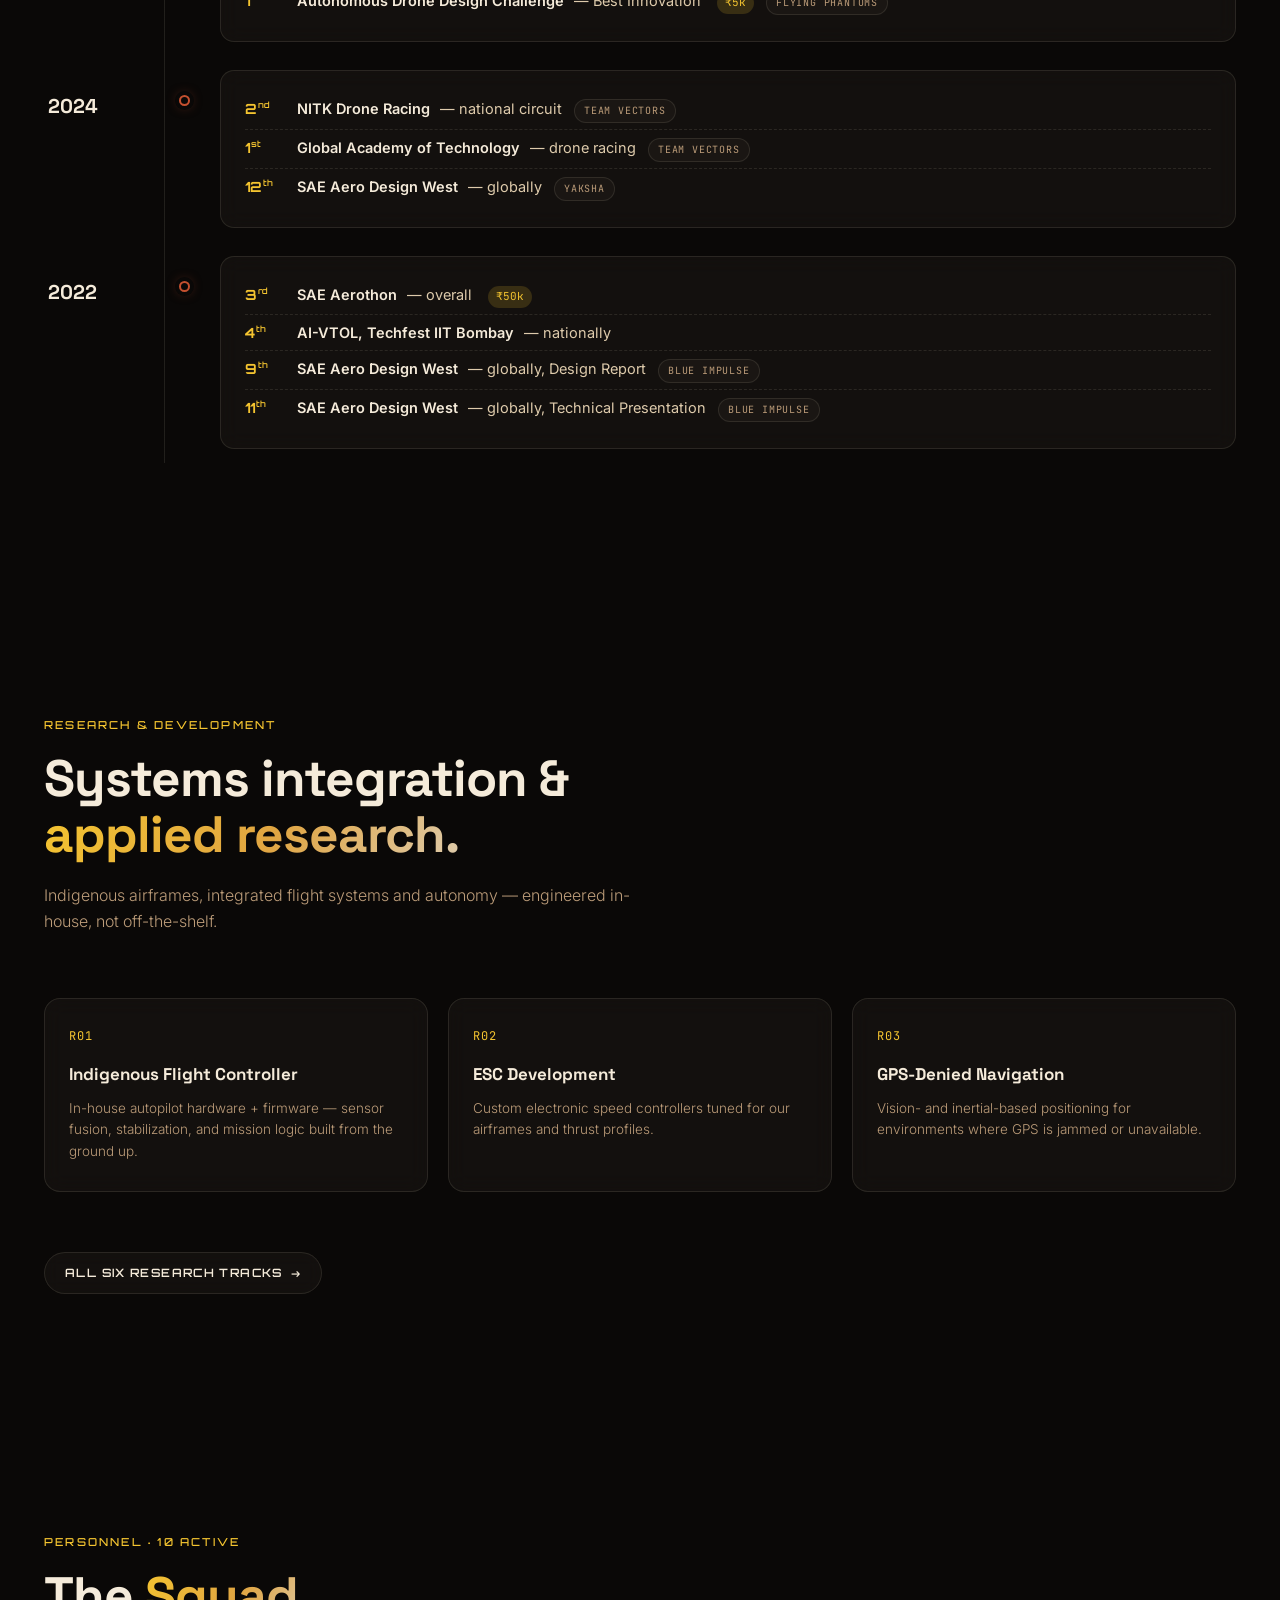
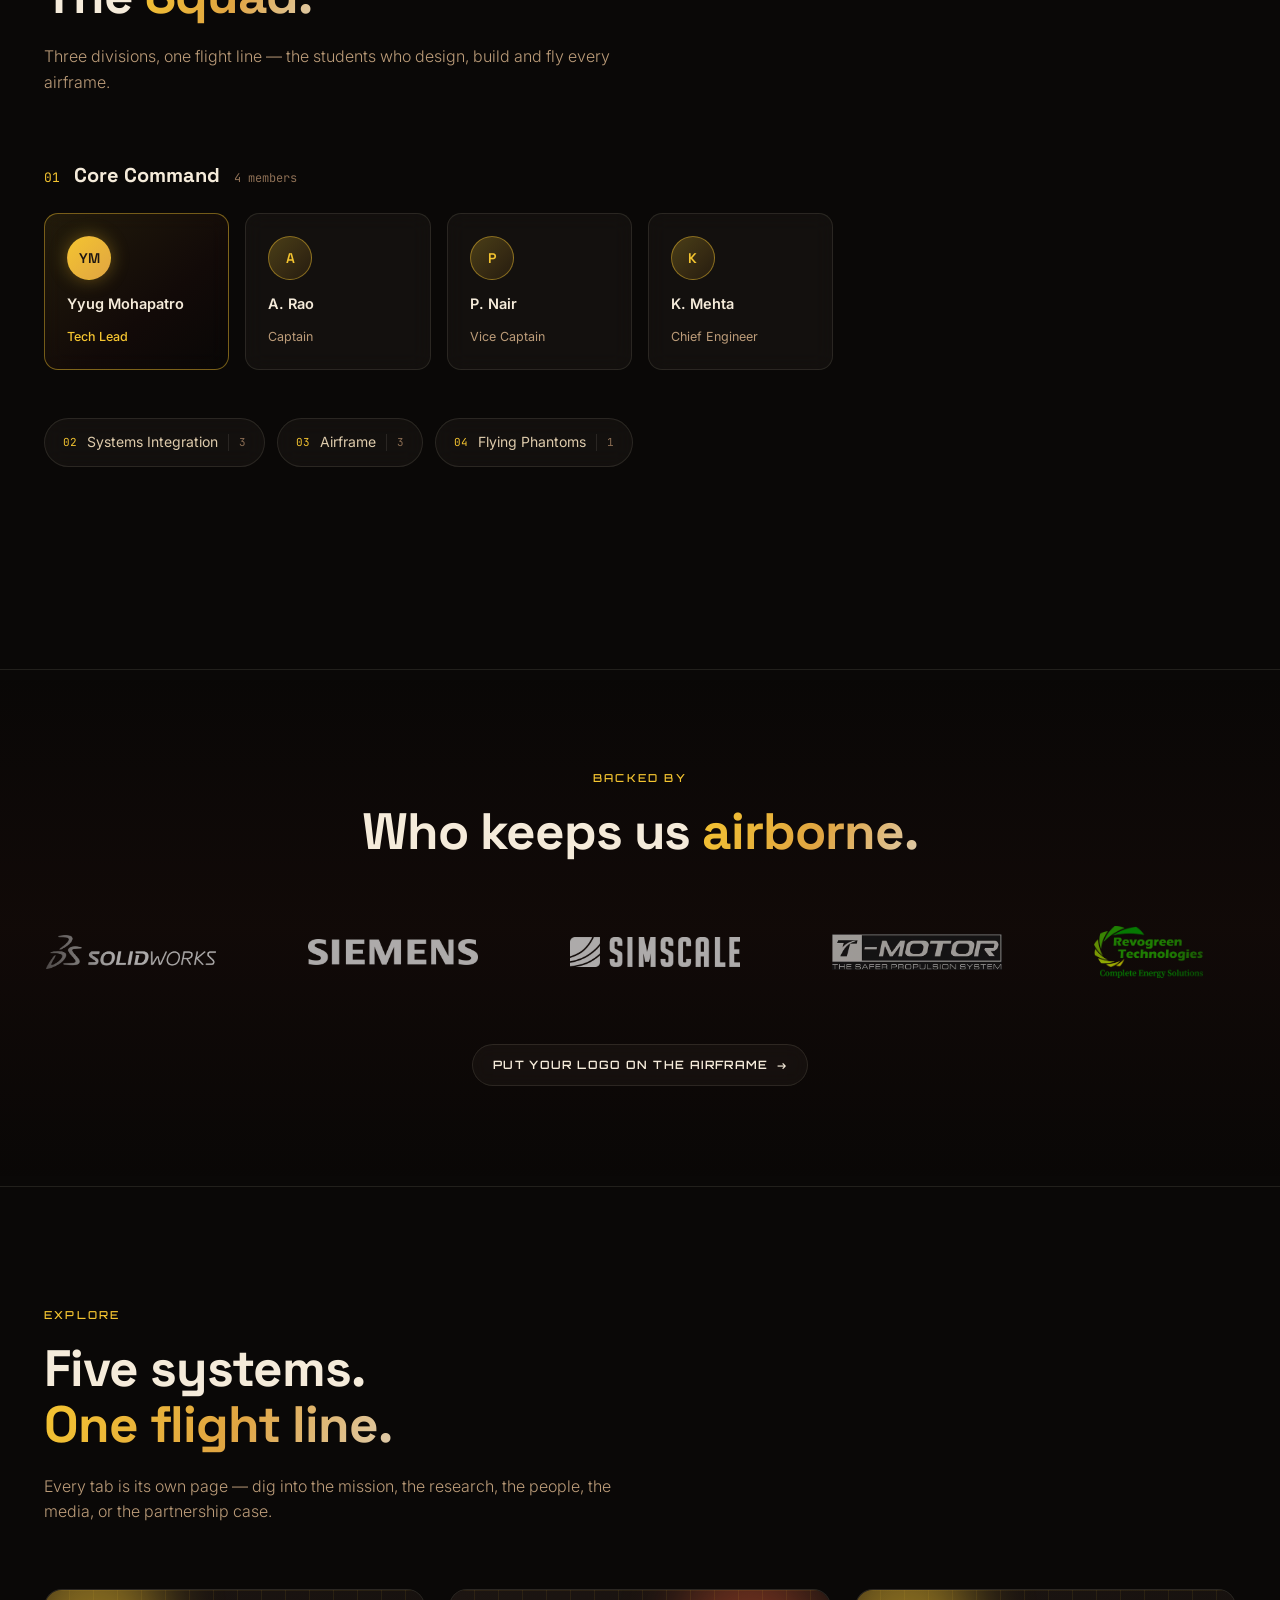
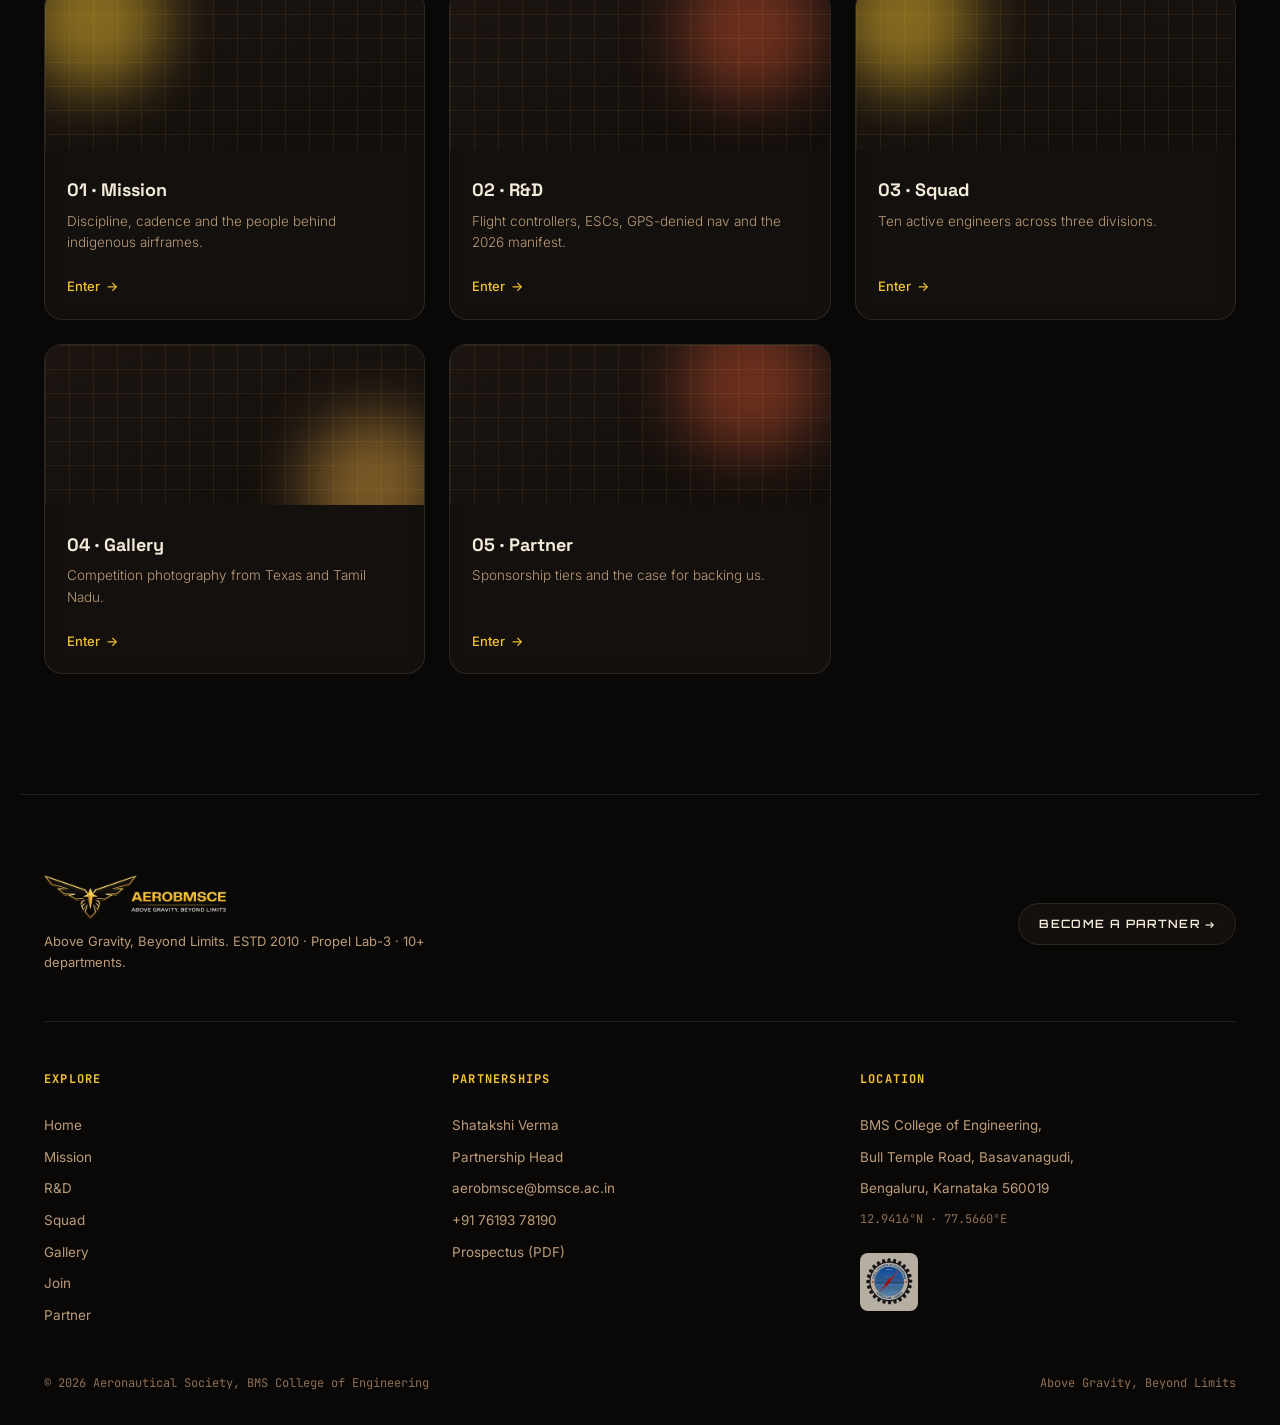
==== commit 671c860a: "Remove the SCROLL cue from the homepage hero Only index.html carried it, and the sponsor marquee now" ====
--- a/index.html
+++ b/index.html
@@ -178,11 +178,6 @@
       </div>
     </div>
   </div>
-
-  <div class="scroll-cue">
-    <span>SCROLL</span>
-    <div class="scroll-line"><div class="scroll-dot"></div></div>
-  </div>
 </section>
 
 <!-- ============ COUNTDOWN + STATS ============ -->
--- a/style.css
+++ b/style.css
@@ -437,24 +437,6 @@
 .marquee--hero .marquee-item img{ max-height:34px; max-width:118px; opacity:0.5; }
 .marquee--hero .marquee-item:hover img{ opacity:0.92; }
 
-.scroll-cue{
-  position:absolute; bottom:28px; left:50%; translate:-50% 0;
-  display:flex; flex-direction:column; align-items:center; gap:10px;
-  font-family:var(--font-mono); font-size:10px; letter-spacing:0.15em;
-  color:var(--slate-dim);
-}
-.scroll-line{ width:1px; height:36px; background:var(--border); position:relative; overflow:hidden; }
-.scroll-dot{
-  position:absolute; top:0; left:-1.5px; width:4px; height:4px; border-radius:50%;
-  background:var(--cyan); box-shadow:0 0 6px var(--cyan);
-  animation:scrollDown 2s ease-in-out infinite;
-}
-@keyframes scrollDown{
-  0%{ transform:translateY(0); opacity:0; }
-  20%{ opacity:1; }
-  100%{ transform:translateY(36px); opacity:0; }
-}
-
 /* ===================== STATS / COUNTDOWN ===================== */
 .stats-band{
   max-width:var(--max); margin:0 auto; padding:80px 24px;
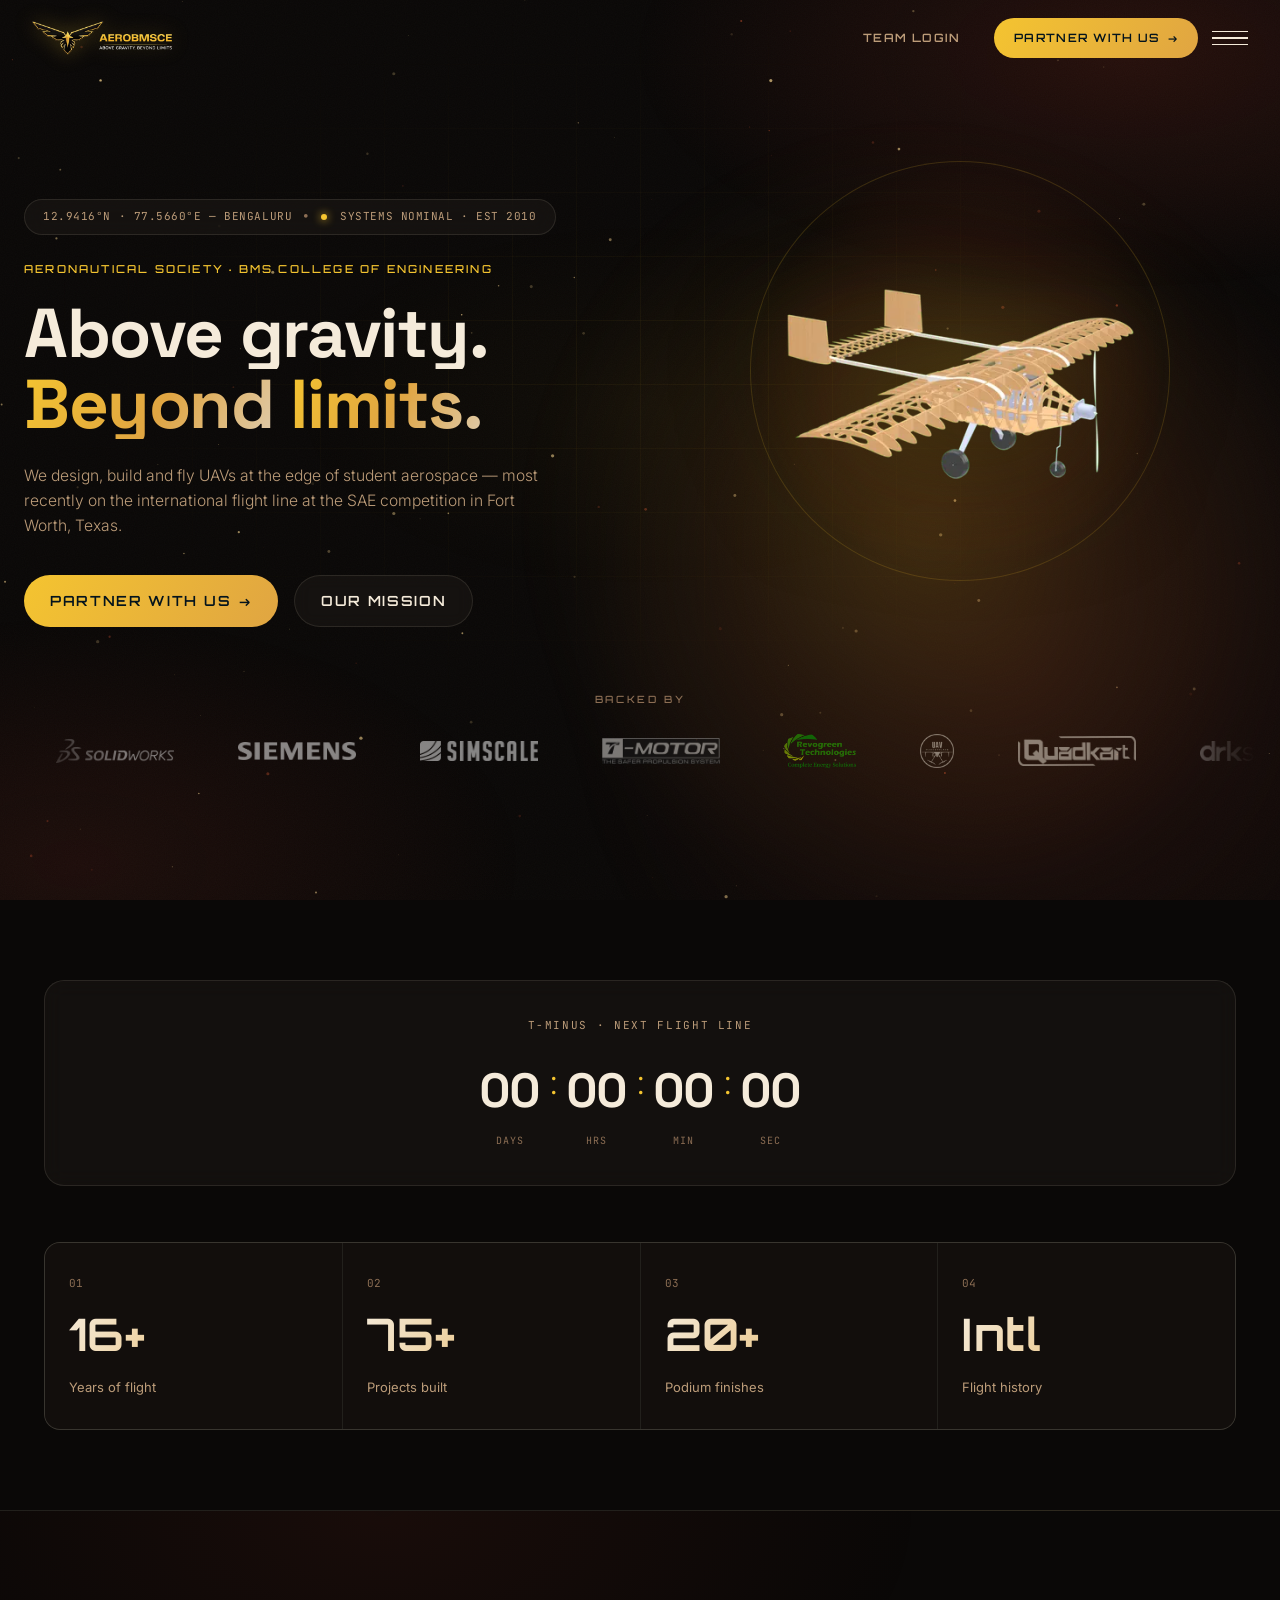
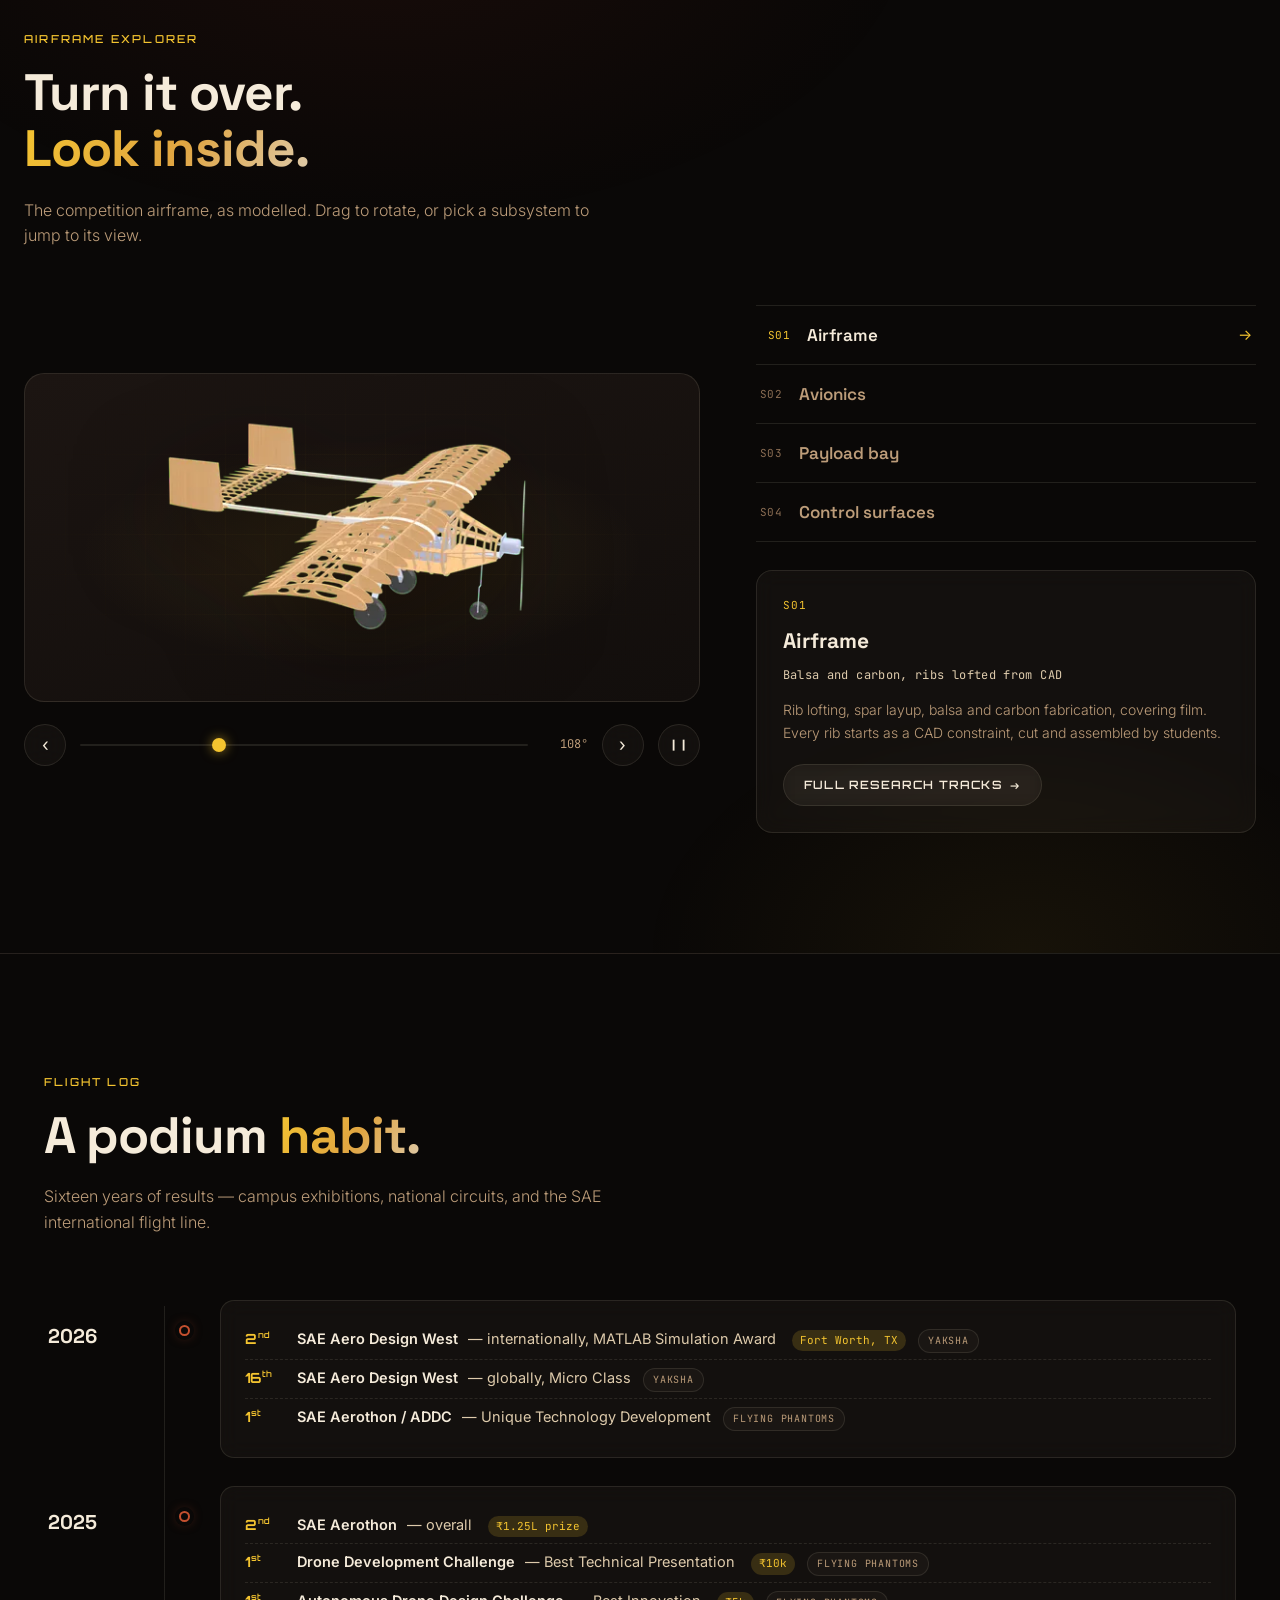
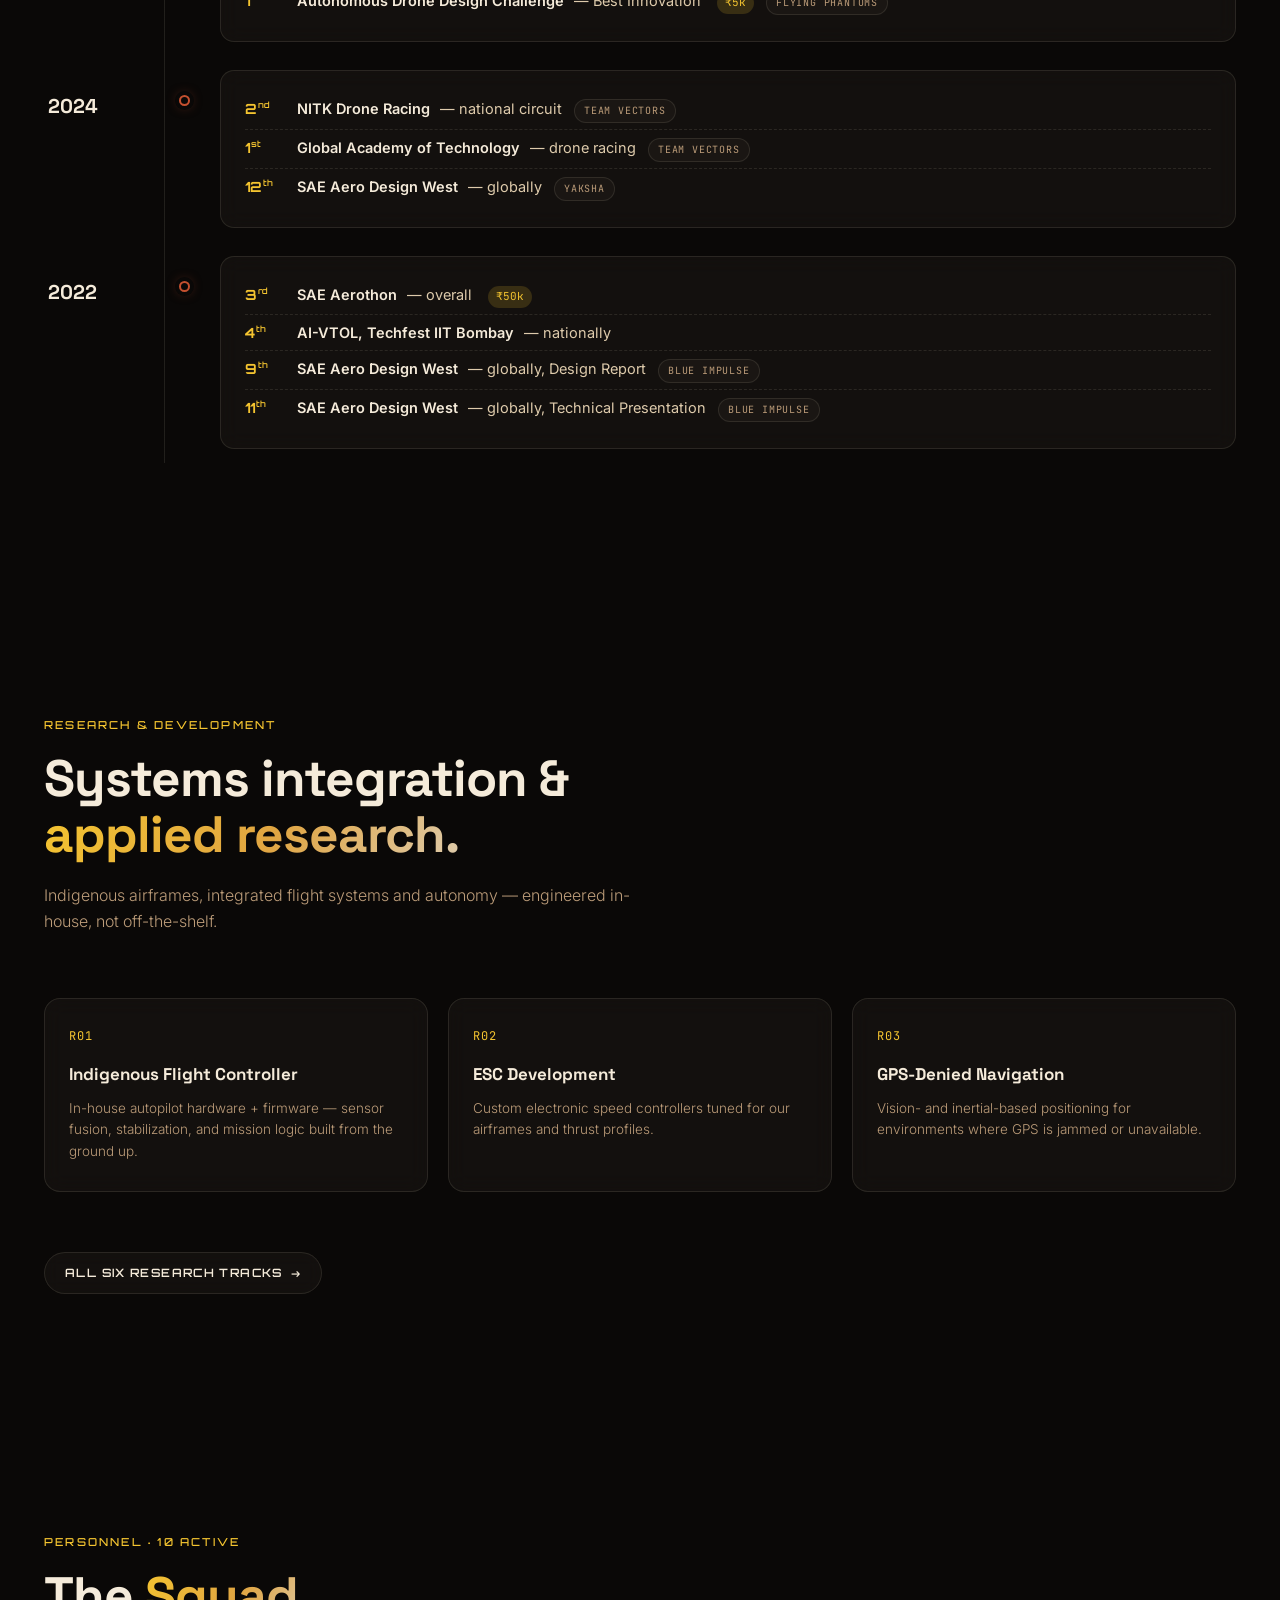
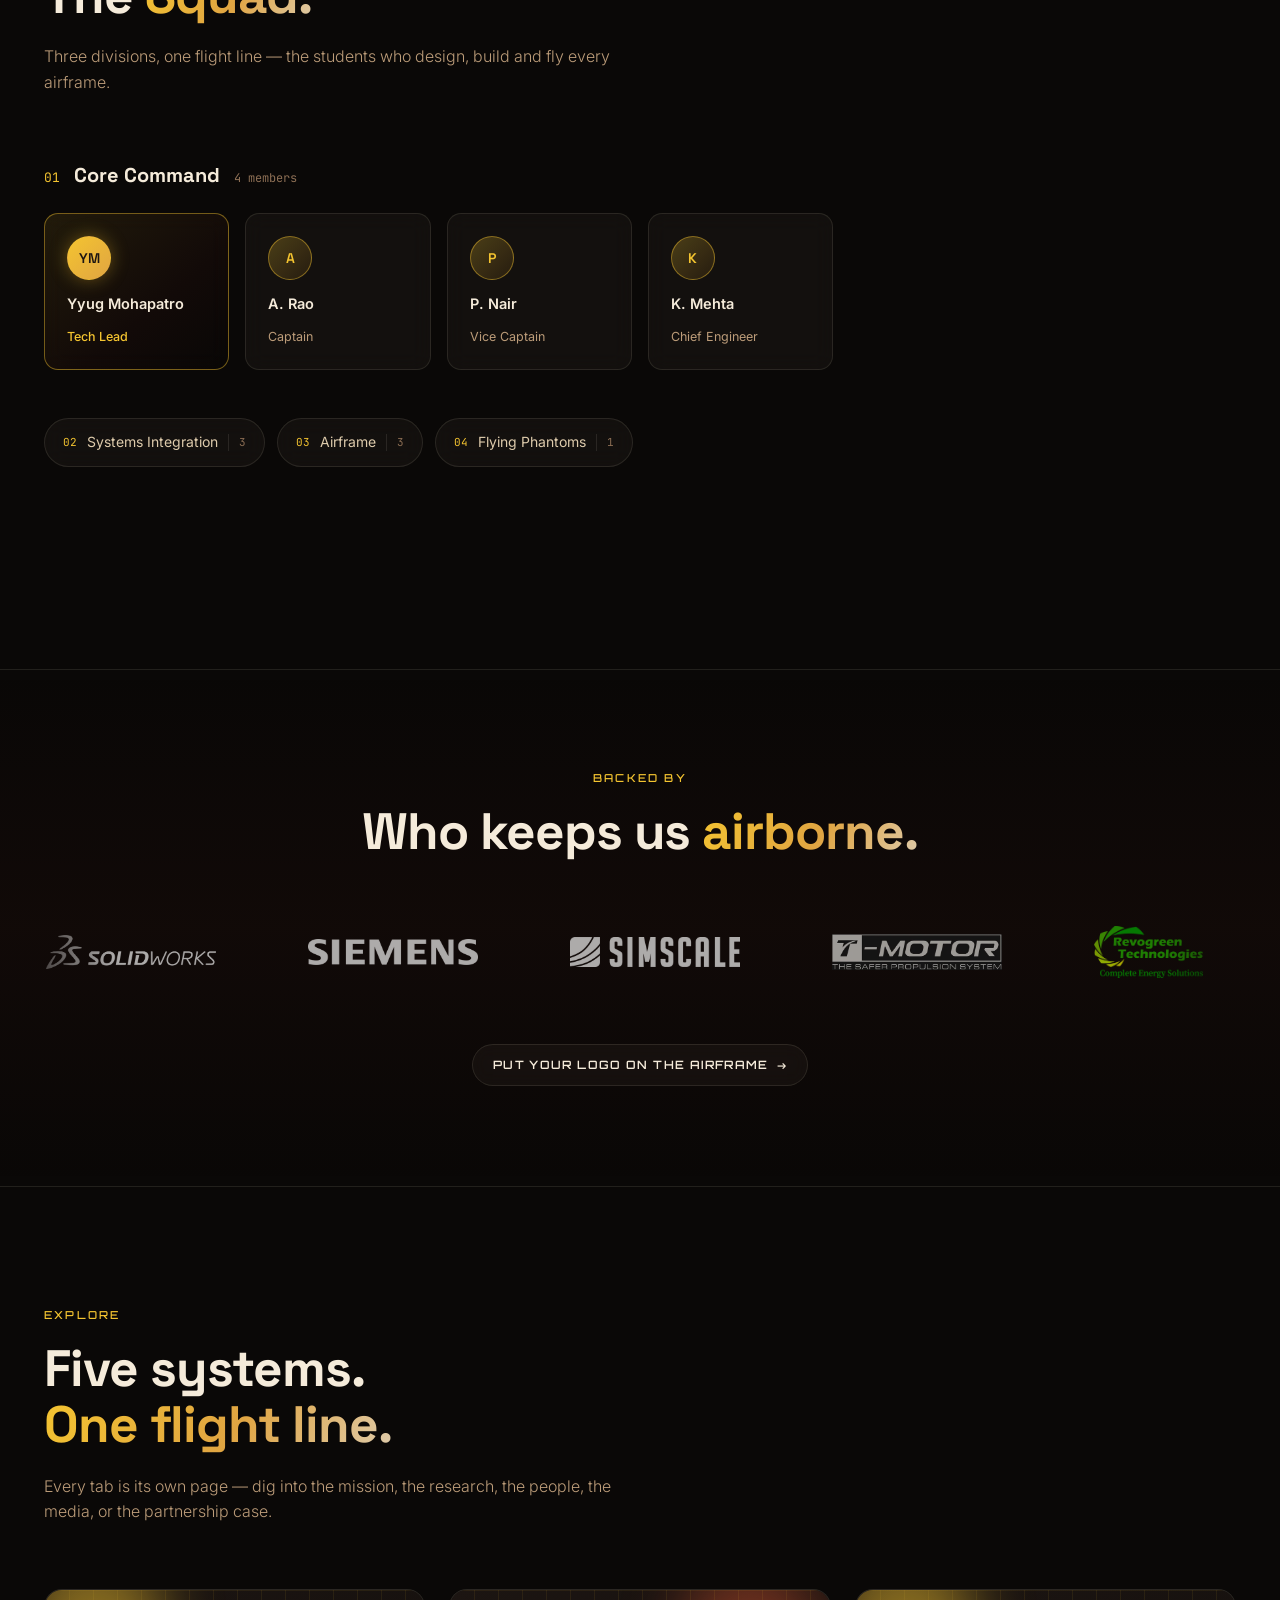
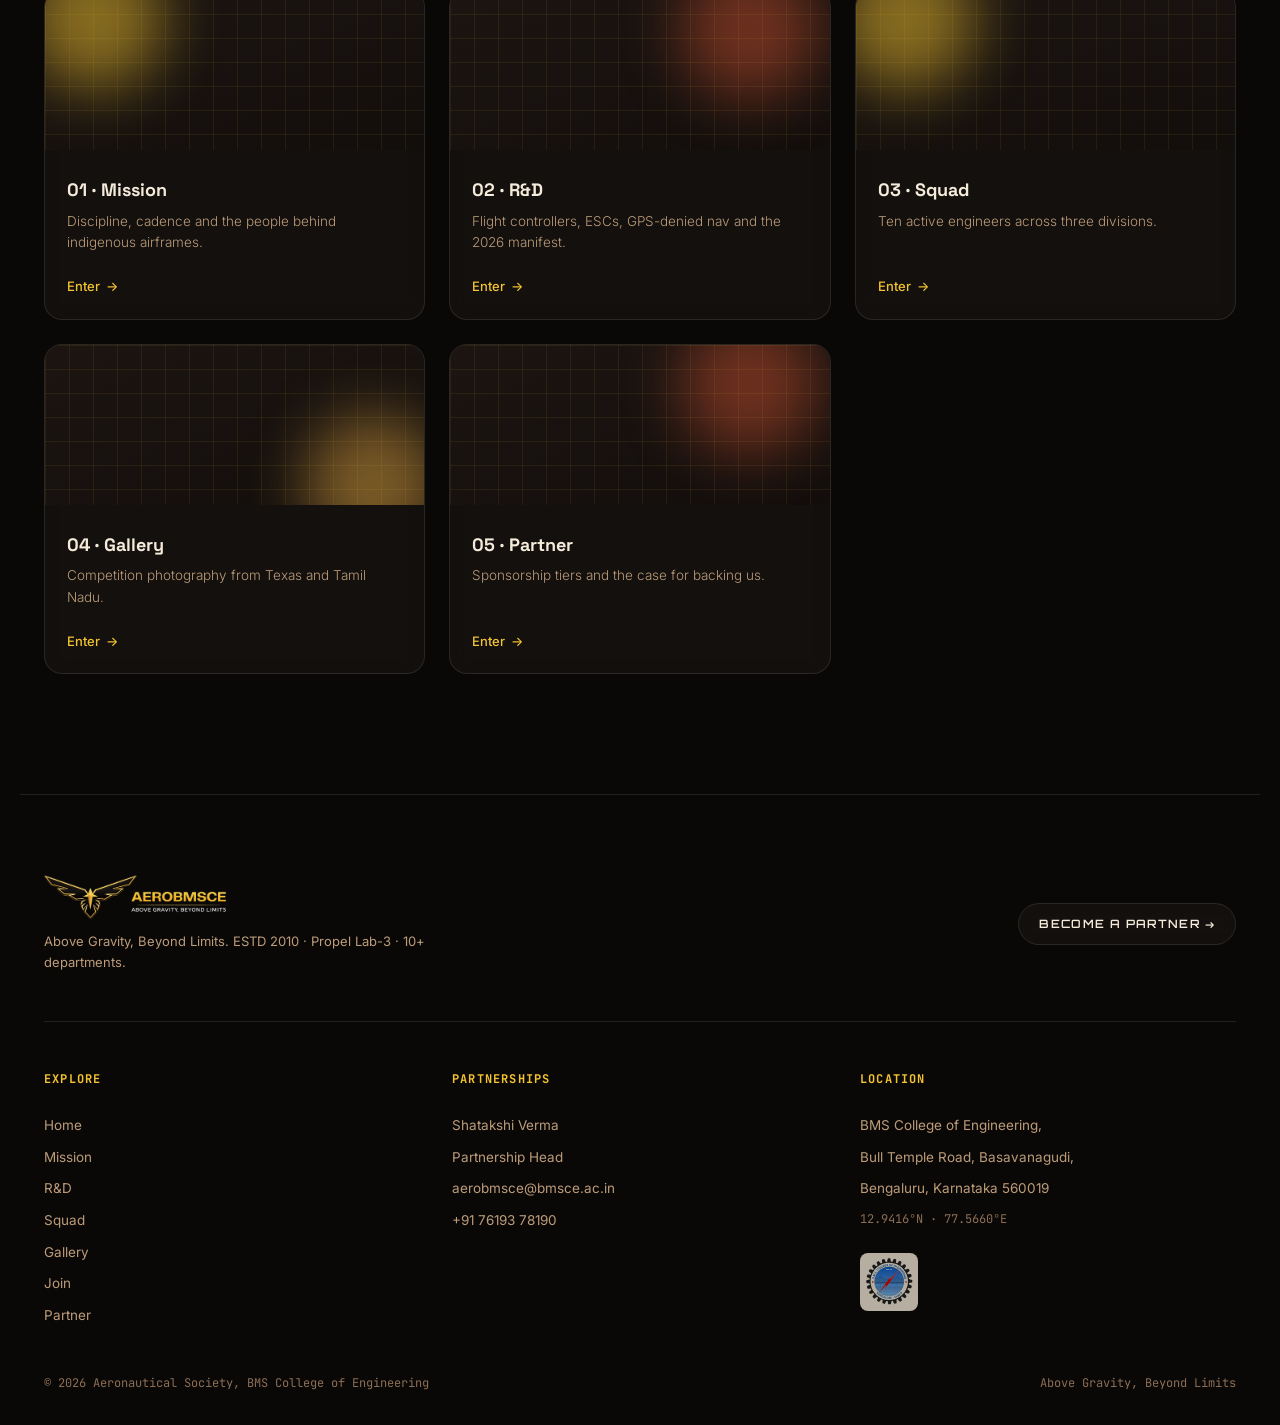
==== commit 86f04642: "Remove the partnership prospectus PDF Deletes the 1.7 MB file and every route to it: the footer link" ====
--- a/index.html
+++ b/index.html
@@ -534,7 +534,6 @@
       <span>Partnership Head</span>
       <a href="mailto:aerobmsce@bmsce.ac.in">aerobmsce@bmsce.ac.in</a>
       <a href="tel:+917619378190">+91 76193 78190</a>
-      <a href="assets/docs/AeroBMSCE-Partnership-Prospectus.pdf" download>Prospectus (PDF)</a>
     </div>
     <div>
       <h4>Location</h4>
--- a/style.css
+++ b/style.css
@@ -736,7 +736,9 @@
   padding:24px 20px 22px; border-radius:18px;
   border:1px solid var(--border); background:var(--glass);
   backdrop-filter:blur(10px);
-  transition:transform 0.4s var(--ease), border-color 0.4s, box-shadow 0.4s;
+  transition:transform 0.34s var(--ease),
+             border-color 0.34s var(--ease),
+             box-shadow 0.34s var(--ease);
 }
 .fleet-card:hover{
   transform:translateY(-5px);
@@ -794,6 +796,11 @@
 .marquee-track{
   display:flex; width:max-content;
   animation:marqueeRight 42s linear infinite;
+  /* promote to its own layer — a transform animation on the compositor
+     never blocks on the main thread, so the strip keeps moving smoothly
+     while scroll handlers and the reveal observer are doing work */
+  will-change:transform;
+  backface-visibility:hidden;
 }
 .marquee:hover .marquee-track{ animation-play-state:paused; }
 .marquee-set{ display:flex; align-items:center; flex:0 0 auto; }
@@ -1050,33 +1057,58 @@
 }
 
 /* ---------- media grid ---------- */
+/* ---------- media mosaic ----------
+   CSS columns rather than a grid. Seventeen photos in mixed portrait and
+   landscape leave ragged gaps in a fixed-row grid; columns pack them with
+   no holes and no JavaScript measuring pass. Reading order runs down each
+   column, which is what the numbering follows. */
 .media-grid{
-  display:grid; grid-template-columns:repeat(2, 1fr); gap:20px;
+  columns:3;
+  column-gap:18px;
 }
 .media-tile{
-  margin:0; border-radius:16px; overflow:hidden;
-  border:1px solid var(--border); background:var(--glass);
-  backdrop-filter:blur(10px);
-  transition:transform 0.4s var(--ease), border-color 0.4s, box-shadow 0.4s;
-}
-.media-tile--wide{ grid-column:span 2; }
+  margin:0 0 18px;
+  break-inside:avoid;
+  -webkit-column-break-inside:avoid;
+  position:relative;
+  border-radius:10px; overflow:hidden;
+  /* the photograph is the card now — no frame, no glass panel */
+  background:linear-gradient(160deg, var(--bg-2), var(--bg-1));
+  transition:transform 0.45s var(--ease), box-shadow 0.45s var(--ease);
+}
 .media-tile:hover{
-  transform:translateY(-4px);
-  border-color:var(--border-hover);
-  box-shadow:0 22px 55px -22px rgba(244,196,48,0.3);
+  transform:translateY(-3px);
+  box-shadow:0 26px 60px -26px rgba(0,0,0,0.85);
 }
 .media-tile img{
   width:100%; height:auto; display:block;
-  background:linear-gradient(160deg, var(--bg-2), var(--bg-1));
-}
+  transition:transform 0.7s var(--ease);
+}
+.media-tile:hover img{ transform:scale(1.035); }
+
+/* caption sits on the photograph, over a scrim that only darkens the
+   bottom third — a flat overlay would grey out the image */
 .media-tile figcaption{
-  display:flex; flex-direction:column; gap:4px;
-  padding:16px 20px 20px;
-  border-top:1px solid var(--border);
-}
-.media-cap-id{ font-family:var(--font-mono); font-size:11px; color:var(--cyan); letter-spacing:0.08em; }
-.media-cap-title{ font-size:14.5px; color:var(--white); font-weight:500; }
-.media-cap-meta{ font-size:12.5px; color:var(--slate); }
+  position:absolute; left:0; right:0; bottom:0;
+  display:flex; align-items:flex-end; justify-content:space-between; gap:14px;
+  padding:34px 14px 12px;
+  background:linear-gradient(to top,
+    rgba(6,4,3,0.88) 0%, rgba(6,4,3,0.55) 45%, transparent 100%);
+  pointer-events:none;
+}
+.media-cap-label{
+  font-family:var(--font-mono); font-size:10.5px; letter-spacing:0.14em;
+  text-transform:uppercase; color:rgba(245,235,218,0.92);
+  line-height:1.35;
+  text-shadow:0 1px 3px rgba(0,0,0,0.6);
+}
+.media-cap-id{
+  font-family:var(--font-mono); font-size:10.5px; letter-spacing:0.1em;
+  color:rgba(244,196,48,0.72); flex:0 0 auto;
+  text-shadow:0 1px 3px rgba(0,0,0,0.6);
+  transition:color 0.35s var(--ease);
+}
+.media-tile:hover .media-cap-id{ color:var(--cyan); }
 
 .media-note{
   margin-top:32px; padding:24px 28px; border-radius:16px;
@@ -1208,6 +1240,7 @@
 
 /* ===================== RESPONSIVE ===================== */
 @media (max-width: 980px){
+  .media-grid{ columns:2; }
   .nav-links{ display:none; }
   .nav-toggle{ display:flex; }
   .hide-mobile{ display:none; }
@@ -1241,6 +1274,7 @@
 }
 
 @media (max-width: 600px){
+  .media-grid{ columns:1; }
   .fleet-grid{ grid-template-columns:1fr; }
   .nav{ padding:14px 18px; }
   .section{ padding:80px 18px; }
@@ -1254,7 +1288,6 @@
   .footer-top{ flex-direction:column; align-items:flex-start; }
   .page-header{ padding:140px 18px 48px; }
   .cta-band{ flex-direction:column; align-items:flex-start; }
-  .media-grid{ grid-template-columns:1fr; }
   .media-tile--wide{ grid-column:span 1; }
   .process-grid{ grid-template-columns:1fr; }
   .form-row{ grid-template-columns:1fr; }
@@ -1473,7 +1506,8 @@
 =========================================================== */
 .gallery-only{ padding-top:120px; }
 
-.gallery-only .media-grid{ gap:14px; }
+.gallery-only .media-grid{ column-gap:14px; }
+.gallery-only .media-tile{ margin-bottom:14px; }
 
 .gallery-only .media-tile{
   position:relative;
@@ -1485,30 +1519,18 @@
 }
 .gallery-only .media-tile:hover img{
   transform:scale(1.035);
-  filter:brightness(0.7);
-}
-
-/* caption becomes an overlay rather than a bar under the photo */
-.gallery-only .media-tile figcaption{
-  position:absolute; inset:auto 0 0 0;
-  border-top:none;
-  padding:20px 22px;
-  background:linear-gradient(180deg, transparent, rgba(6,4,3,0.9));
-  opacity:0; transform:translateY(10px);
-  transition:opacity 0.4s var(--ease), transform 0.4s var(--ease);
-}
-.gallery-only .media-tile:hover figcaption,
-.gallery-only .media-tile:focus-visible figcaption{
-  opacity:1; transform:translateY(0);
-}
+  filter:brightness(0.82);
+}
+
+/* Captions stay on. They used to fade in on hover, which meant a
+   touch device saw an unlabelled wall and a mouse user had to hunt for
+   the identification. The scrim is dark enough to carry them at rest. */
 
 @media (max-width: 980px){
   .gallery-only{ padding-top:100px; }
 }
 @media (max-width: 600px){
   .gallery-only{ padding-top:90px; }
-  /* touch has no hover — keep captions visible so photos stay identified */
-  .gallery-only .media-tile figcaption{ opacity:1; transform:none; }
 }
 
 /* ===========================================================
@@ -1592,34 +1614,6 @@
 }
 .outcome p{ font-size:14px; line-height:1.6; color:var(--silver); font-weight:300; }
 
-/* prospectus download */
-.prospectus-download{
-  display:flex; align-items:center; gap:22px; flex-wrap:wrap;
-  margin-top:60px; padding:26px 30px; border-radius:18px;
-  border:1px solid var(--border);
-  background:linear-gradient(120deg, rgba(244,196,48,0.08), rgba(154,51,35,0.06) 55%, rgba(235,222,198,0.02));
-  transition:border-color 0.35s, transform 0.35s var(--ease), box-shadow 0.35s;
-}
-.prospectus-download:hover{
-  border-color:var(--border-hover); transform:translateY(-3px);
-  box-shadow:0 24px 55px -26px rgba(244,196,48,0.35);
-}
-.pd-icon{
-  flex:0 0 auto; width:48px; height:48px; border-radius:12px;
-  display:flex; align-items:center; justify-content:center;
-  background:var(--cyan-dim); color:var(--cyan);
-}
-.pd-icon svg{ width:24px; height:24px; }
-.pd-text{ flex:1; min-width:220px; display:flex; flex-direction:column; gap:5px; }
-.pd-title{ font-family:var(--font-head); font-weight:600; font-size:17px; color:var(--white); }
-.pd-meta{ font-size:13px; color:var(--slate); font-weight:300; }
-.pd-action{
-  flex:0 0 auto; display:inline-flex; align-items:center; gap:8px;
-  font-size:13px; font-weight:600; letter-spacing:0.02em;
-  padding:12px 22px; border-radius:999px;
-  background:linear-gradient(120deg, var(--cyan), var(--cyan-soft)); color:#1C1512;
-}
-.prospectus-download:hover .btn-arrow{ transform:translateY(2px); }
 
 @media (max-width: 980px){
   .cred-strip{ grid-template-columns:repeat(3, 1fr); }
@@ -1630,8 +1624,6 @@
 @media (max-width: 600px){
   .cred-strip{ grid-template-columns:repeat(2, 1fr); }
   .outcome-grid{ grid-template-columns:1fr; }
-  .prospectus-download{ padding:22px; }
-  .pd-action{ width:100%; justify-content:center; }
 }
 
 /* ===========================================================
